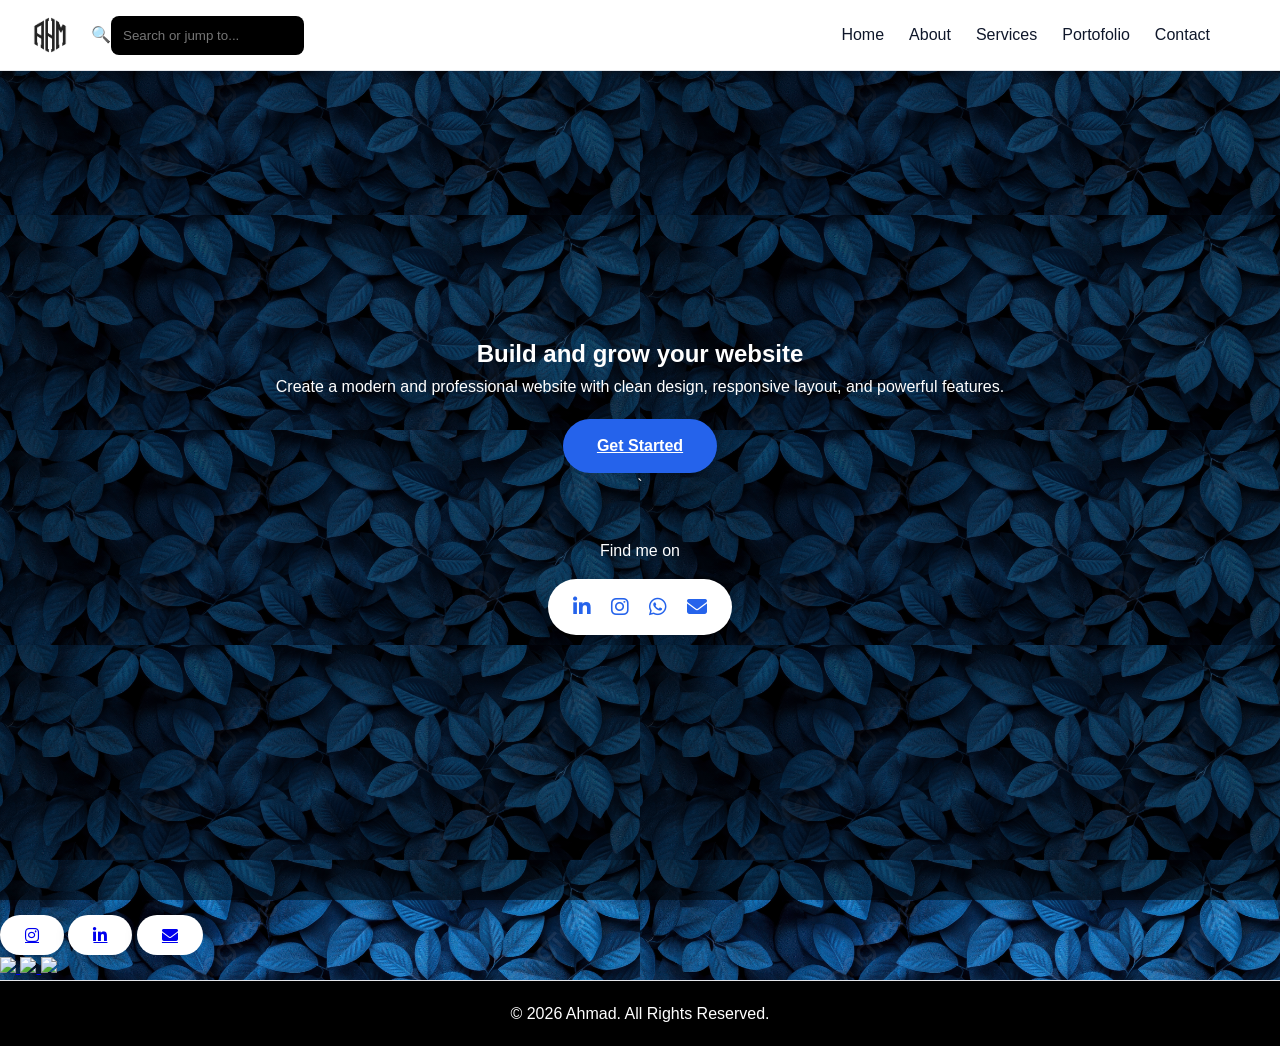
==== index.html @ b084a072 "First portfolio upload" ====
<!DOCTYPE html>
<html lang="id">
  <head>
    <meta charset="UTF-8" />
    <meta name="viewport" content="width=device-width, initial-scale=1.0" />
    <title>Portofolio Ahmad</title>
    <link rel="stylesheet" href="css/style.css" />
    <link
      rel="stylesheet"
      href="https://cdnjs.cloudflare.com/ajax/libs/font-awesome/6.5.1/css/all.min.css"
    />
  </head>
  <body>
    <header class="header">
      <nav class="navbar">
        <div style="display: flex; align-items: center">
          <div class="logo">
            
    <a href="index.html">
        <img src="image/ahmad logo.png" alt="Logo">
    </a>
</div>  
<div class="search-container">
    <span class="search-icon">🔍</span>
    <input type="text" placeholder="Search or jump to..." class="search-input" id="mainSearch">
    <div class="search-results" id="searchResults"></div>
</div>
          </div>
        </div>

        <ul class="menu">
          <li><a href="index.html">Home</a></li>
          <li><a href="about.html">About</a></li>
          <li><a href="services.html">Services</a></li>
          <li><a href="portfolio.html">Portofolio</a></li>
          <li><a href="contact.html">Contact</a></li>
        </ul>
      </nav>
    </header>

    <section class="hero">
      <h1>Build and grow your website</h1>

      <p>
        Create a modern and professional website with clean design, responsive
        layout, and powerful features.
      </p>

      <a href="portfolio.html" class="btn-primary">Get Started</a>`
      <div class="find-me">
        <p>Find me on</p>
        <div class="social-circle">
          <a href="https://linkedin.com/in/yourusername" target="_blank">
            <i class="fab fa-linkedin-in"></i>
          </a>
          <a href="https://instagram.com/yourusername" target="_blank">
            <i class="fab fa-instagram"></i>
          </a>
          <a href="https://wa.me/6282296861147" target="_blank">
    <i class="fab fa-whatsapp"></i>
</a>
          <a href="mailto:yourmail@email.com">
            <i class="fas fa-envelope"></i>
          </a>
        </div>
      </div>
    </section>
    <div class="social-circle-wrap">
      <a href="#" class="social-circle">
        <i class="fab fa-instagram"></i>
      </a>

      <a href="#" class="social-circle">
        <i class="fab fa-linkedin-in"></i>
      </a>

      <a href="mailto:your@email.com" class="social-circle">
        <i class="fas fa-envelope"></i>
      </a>
    </div>
    <div class="social-links">
      <a href="https://www.instagram.com/USERNAME" target="_blank">
        <img src="images/instagram.png" class="social-icon" />
      </a>

      <a href="https://www.linkedin.com/in/USERNAME" target="_blank">
        <img src="images/linkedin.png" class="social-icon" />
      </a>

      <a href="mailto:yourmail@gmail.com">
        <img src="images/email.png" class="social-icon" />
      </a>
    </div>

    <footer>
      <p>© 2026 Ahmad. All Rights Reserved.</p>
    </footer>

    <script src="js/script.js"></script>
  </body>
</html>
---- css/style.css ----
/* ===== 1. RESET & VARIABLE ===== */
* {
  margin: 0;
  padding: 0;
  box-sizing: border-box;
  font-family: 'Inter', 'Poppins', sans-serif;
}

body {
  line-height: 1.6;
  overflow-x: hidden;
  background: url(leaves\ picture.jpg);
  background-repeat: repeat ;
  background-size: 50%;
  
}

/* ===== 2. HEADER & NAVBAR ===== */
.header {
  width: 100%;
  background: #ffffff;
  border-bottom: 1px solid #e5e7eb;
  position: fixed;
  top: 0;
  z-index: 1000;
}

.navbar {
  max-width: 1250px;
  margin: auto;
  height: 70px;
  padding: 0 30px;
  display: flex;
  align-items: center;
  justify-content: space-between; /* Membagi ruang secara otomatis */
}
.logo img {
    height: 50px;
    display: block;
    margin-left: -20px; /* قيمة سالبة لتحريكه خارج الحدود قليلاً جهة اليسار */
}

/* ===== 3. SEARCH BAR ===== */


/* ===== 4. MENU & NAV LINKS ===== */
.menu {
  display: flex;
  list-style: none;
  gap: 25px;
  margin-left: auto; /* Mendorong menu ke kanan */
  margin-right: 25px;
}

.menu li a {
  text-decoration: none;
  color: #0f172a;
  font-weight: 500;
  transition: 0.3s;
}

.menu li a:hover {
  color: #2563eb;
}

/* ===== 5. BUTTONS ===== */
.btn-start {
  padding: 10px 22px;
  background-color: #4da3ff;
  color: #fff;
  border-radius: 25px;
  text-decoration: none;
  font-weight: 600;
  transition: 0.3s;
  white-space: nowrap;
}

.btn-start:hover {
  background-color: #2563eb;
  transform: translateY(-2px);
}

.btn-primary {
  margin-top: 20px;
  padding: 14px 34px;
  border-radius: 999px;
  border: none;
  background: #2563eb;
  color: white;
  font-size: 16px;
  font-weight: 600;
  cursor: pointer;
  transition: 0.3s;
}

/* ===== 6. HERO SECTION ===== */
.hero {
  min-height: 100vh;
  padding-top: 70px; /* Sesuai tinggi header */
  display: flex;
  flex-direction: column;
  align-items: center;
  justify-content: center;
  text-align: center;
  
              url("../image/leaves-picture.jpg"); 
  background-size: cover;
  background-position: center;
  color: #ffffff;
  background-repeat: no-repeat;
}

.hero-content {
  max-width: 700px;
  padding: 20px;
}

.gradient-text {
  font-size: 56px;
  font-weight: 700;
  background: linear-gradient(90deg, #9b5cff, #4cc9f0);
  background-size: 200% 200%;
  -webkit-background-clip: text;
  -webkit-text-fill-color: transparent;
  animation: gradientMove 4s ease infinite;
}

@keyframes gradientMove {
  0% { background-position: 0% 50%; }
  50% { background-position: 100% 50%; }
  100% { background-position: 0% 50%; }
}

/* ===== 7. SOCIAL SECTION ===== */
.find-me {
  margin-top: 40px;
}

.social-circle {
  margin-top: 15px;
  display: inline-flex;
  gap: 20px;
  background: white;
  padding: 12px 25px;
  border-radius: 50px;
  box-shadow: 0 4px 15px rgba(0,0,0,0.1);
}

.social-circle a {
  color: #2563eb;
  font-size: 20px;
  transition: transform 0.2s ease;
}

.social-circle a:hover {
  transform: scale(1.2);
  color: #000;
}

/* ===== 8. FOOTER ===== */
footer {
  padding: 30px;
  text-align: center;
  background: #f9fafb;
  border-top: 1px solid #e5e7eb;
}

.search-container{
  display: flex;
  align-items: center;
}

/* ===== 9. RESPONSIVE ===== */
@media (max-width: 992px) {
  .menu {
    display: none; /* Sebaiknya gunakan hamburger menu nantinya */
  }
  .search-container {
    width: 150px;
    size: 50px;
  }
}
.about-text {
  font-size: 30px;
  color: white;
  text-shadow: ;
}
/* 1. تعديل الخلفية عشان ما تتكرر وتغطي الشاشة كلها */
.hero {
  height: 100vh;
  background: linear-gradient(rgba(0,0,0,0.5), rgba(0,0,0,0.5)), url('../image/background.jpg'); /* تأكد من اسم صورتك */
  background-size: cover;
  background-position: center;
  display: flex;
  justify-content: center;
  align-items: center;
}

/* 2. تصميم الصندوق الشفاف (Glassmorphism) */
.contact-box {
  background: rgba(255, 255, 255, 0.1); /* شفافية */
  backdrop-filter: blur(10px); /* تغبيش للخلفية */
  padding: 40px;
  border-radius: 20px;
  border: 1px solid rgba(169, 46, 46, 0.2);
  width: 500px;
  color: white;
  text-align: center;
}

/* 3. ترتيب الحقول داخل الصندوق */
.row {
  display: flex;
  gap: 10px; /* مسافة بين الاسم والايميل */
  margin-bottom: 15px;
}

input, textarea {
  width: 100%;
  padding: 12px;
  background: rgba(255, 255, 255, 0.089);
  border: none;
  border-radius: 8px;
  color: white;
}

ul.menu{
  float: right;
  margin-left: auto;
}

.search-container input{
  background-color: #000;
  color: white;
}

/* 4. تجميل الزر */
.hero-btn {
  width: 100%;
  padding: 12px;
  background: white;
  color: black;
  border: none;
  border-radius: 8px;
  font-weight: bold;
  cursor: pointer;
}
/* تنسيق شبكة المشاريع */
.portfolio-grid {
    display: grid;
    grid-template-columns: repeat(auto-fit, minmax(300px, 1fr));
    gap: 25px;
    margin-top: 40px;
    padding: 20px;
}

/* تصميم الكرت الفخم */
.portfolio-card {
    background: rgba(255, 255, 255, 0.05);
    border-radius: 15px;
    overflow: hidden;
    border: 1px solid rgba(255, 255, 255, 0.1);
    backdrop-filter: blur(10px);
    transition: 0.4s;
}

.portfolio-card:hover {
    transform: translateY(-10px);
    border-color: rgba(255, 255, 255, 0.4);
    box-shadow: 0 10px 30px rgba(0,0,0,0.5);
}

.card-image img {
    width: 100%;
    height: 200px;
    object-fit: cover; /* لضمان عدم تمدد الصورة */
}

.card-info {
    padding: 20px;
    text-align: center;
    color: white;
}

.card-info h3 {
    margin-bottom: 10px;
    font-size: 1.4rem;
}

.card-info p {
    font-size: 0.9rem;
    opacity: 0.7;
}
/* --- تنسيق صفحة البورتفوليو الجديد --- */

.portfolio-section {
    min-height: 100vh;
    width: 100%;
    /* هنا نضع الخلفية ونمنع تكرارها */
    background: linear-gradient(rgba(0, 0, 0, 0.8), rgba(0, 0, 0, 0.8)), 
                url('../image/leaves picture.jpg') no-repeat center center fixed;
    background-size: cover; 
    padding: 100px 20px;
    display: flex;
    flex-direction: column;
    align-items: center;
}

.section-content {
    width: 100%;
    max-width: 1200px;
    text-align: center;
}

.section-content h2 {
    color: white;
    font-size: 3rem;
    margin-bottom: 40px;
    text-transform: uppercase;
}

/* تنسيق الشبكة والكروت */
.portfolio-grid {
    display: grid;
    grid-template-columns: repeat(auto-fit, minmax(300px, 1fr));
    gap: 30px;
}

.portfolio-card {
    background: rgba(255, 255, 255, 0.05);
    backdrop-filter: blur(15px);
    border-radius: 20px;
    border: 1px solid rgba(255, 255, 255, 0.1);
    overflow: hidden;
    transition: 0.4s;
}

.portfolio-card:hover {
    transform: translateY(-10px);
    border-color: rgba(255, 255, 255, 0.3);
}

.card-image img {
    width: 100%;
    height: 220px;
    object-fit: cover; /* يمنع تشوه الصورة */
}

.card-info {
    padding: 20px;
    color: white;
}

.card-info h3 {
    margin-bottom: 10px;
    font-size: 1.4rem;
}

.card-info p {
    font-size: 0.9rem;
    opacity: 0.7;
}

/* تصفير هوامش الفوتر لمنع ظهور الفراغ الأبيض */
footer {
    background: #000;
    color: white;
    padding: 20px;
    margin-top: -1px; /* لضمان عدم وجود فراغ بين القسم والفوتر */
}
.service-grid {
    display: grid;
    grid-template-columns: repeat(auto-fit, minmax(300px, 1fr));
    gap: 30px;
    width: 100%;
    max-width: 1200px;
}

.service-card {
    background: rgba(255, 255, 255, 0.05); /* تأثير زجاجي */
    backdrop-filter: blur(15px);
    padding: 40px;
    border-radius: 20px;
    border: 1px solid rgba(255, 255, 255, 0.1);
    color: white;
    text-align: center;
    transition: 0.3s;
}

.service-card:hover {
    transform: translateY(-10px);
    background: rgba(255, 255, 255, 0.1);
}

.service-card h3 {
    font-size: 1.5rem;
    margin-bottom: 15px;
    color: #fff;
}

.service-card p {
    font-size: 1rem;
    opacity: 0.8;
    line-height: 1.6;
}
/* --- تنسيق صفحة About Me --- */

.about-section {
    min-height: 100vh;
    width: 100%;
    /* منع تكرار الخلفية وجعلها تغطي الشاشة بالكامل */
    background: linear-gradient(rgba(0, 0, 0, 0.8), rgba(0, 0, 0, 0.8)), 
                url('../image/leaves picture.jpg') no-repeat center center fixed;
    background-size: cover;
    display: flex;
    justify-content: center;
    align-items: center;
    padding: 80px 20px;
}

.about-card {
    background: rgba(255, 255, 255, 0.05); /* تأثير الزجاج */
    backdrop-filter: blur(15px);
    padding: 50px;
    border-radius: 25px;
    border: 1px solid rgba(255, 255, 255, 0.1);
    max-width: 800px;
    text-align: center;
    color: white;
    box-shadow: 0 20px 40px rgba(0,0,0,0.5);
}

.about-card h2 {
    font-size: 2.5rem;
    margin-bottom: 25px;
    text-transform: uppercase;
    letter-spacing: 3px;
}

.about-text p {
    font-size: 1.1rem;
    line-height: 1.8;
    opacity: 0.9;
    margin-bottom: 30px;
}

.btn-cv {
    display: inline-block;
    padding: 10px 25px;
    background: #fff;
    color: #000;
    text-decoration: none;
    border-radius: 8px;
    font-weight: bold;
    transition: 0.3s;
}

.btn-cv:hover {
    background: #ccc;
    transform: scale(1.05);
}
/* تنسيق الحاوية */
.search-container {
    position: relative;
    background: rgba(255, 255, 255, 0.07); /* شفافية خفيفة */
    backdrop-filter: blur(10px); /* تغبيش الخلفية خلف البحث */
    border: 1px solid rgba(255, 255, 255, 0.1);
    border-radius: 20px;
    padding: 5px 15px;
    display: flex;
    align-items: center;
    transition: 0.3s;
}

/* عند الضغط على البحث */
.search-container:focus-within {
    width: 300px; /* يتوسع قليلاً عند الكتابة */
    background: rgba(255, 255, 255, 0.15);
    border-color: #4f46e5; /* لون أزرق براند */
}

/* قائمة النتائج المنسدلة */
.search-results {
    position: absolute;
    top: 110%;
    right: 0;
    width: 100%;
    background: #1a1a1a;
    border-radius: 12px;
    overflow: hidden;
    display: none; /* مخفية افتراضياً */
    box-shadow: 0 10px 30px rgba(0,0,0,0.5);
    z-index: 1000;
}

.result-item {
    padding: 12px 15px;
    color: white;
    border-bottom: 1px solid #333;
    cursor: pointer;
    text-align: right;
}

.result-item:hover {
    background: #4f46e5;
}
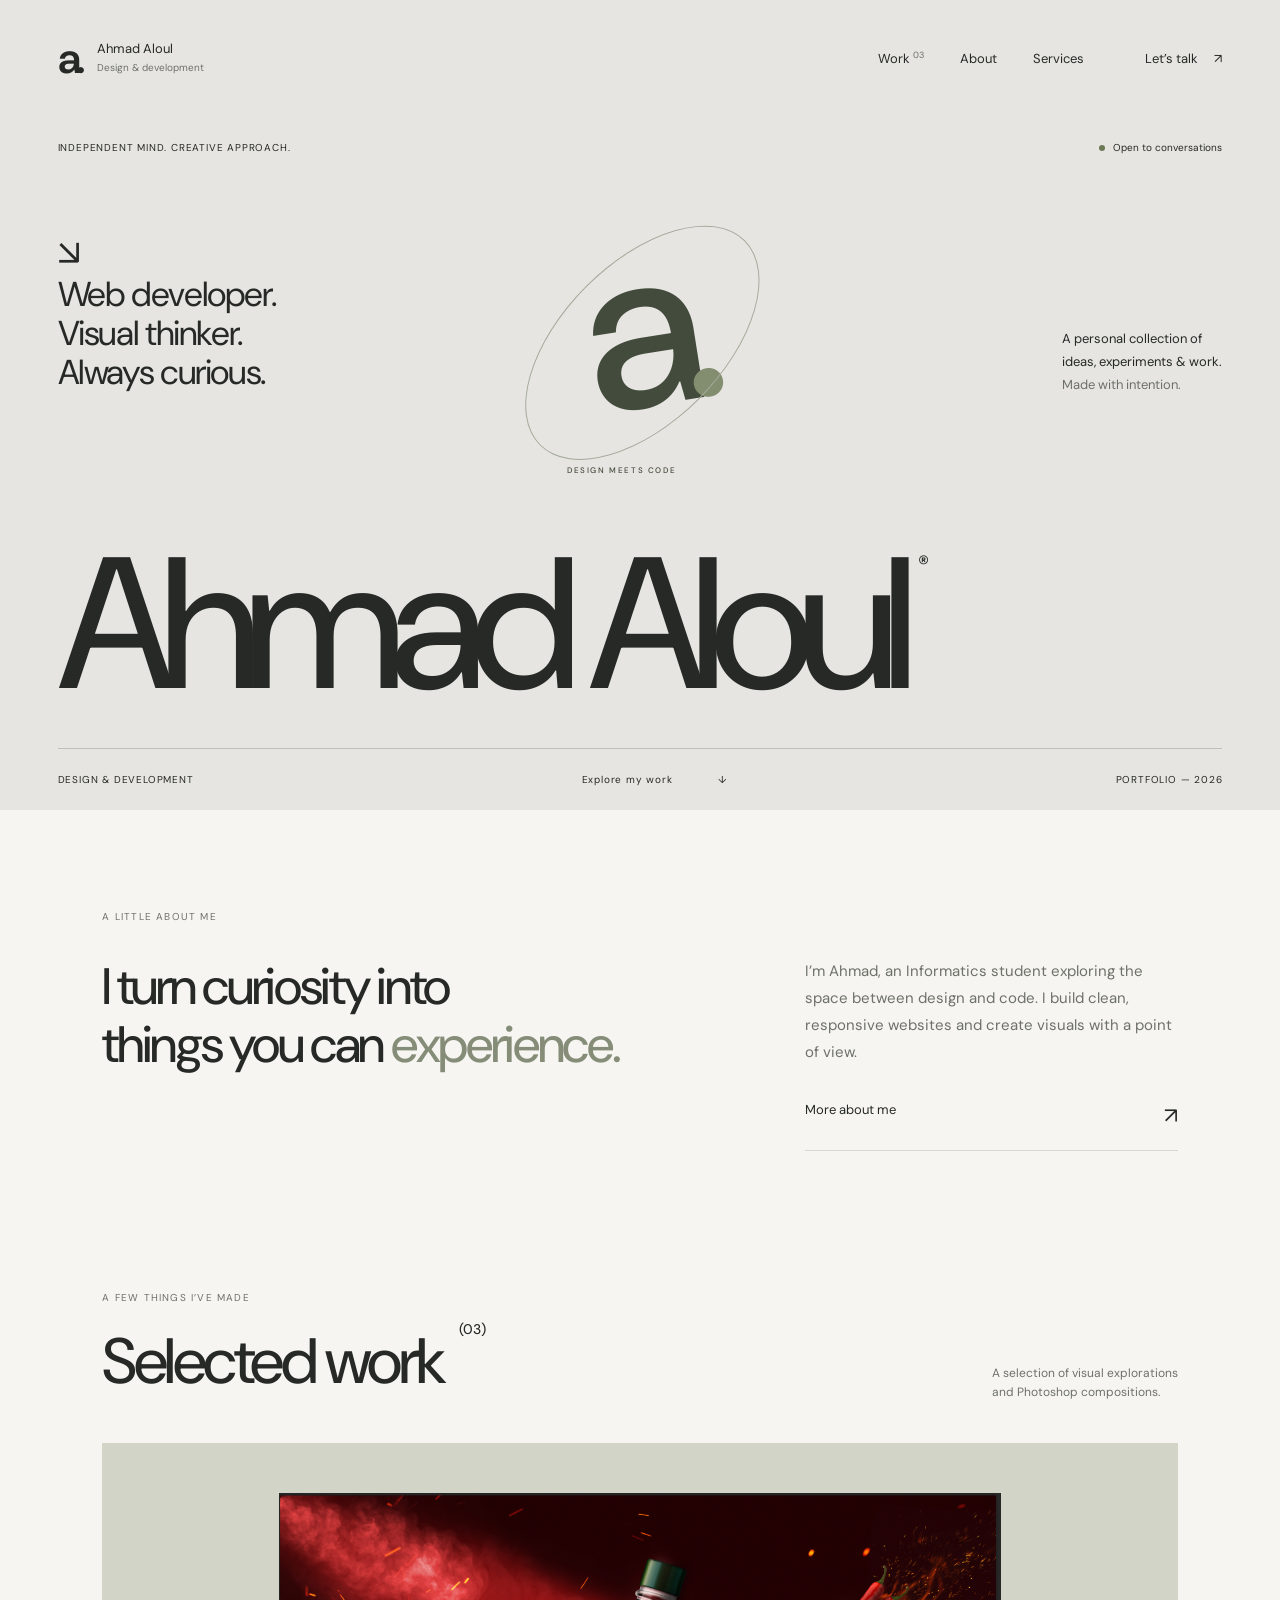
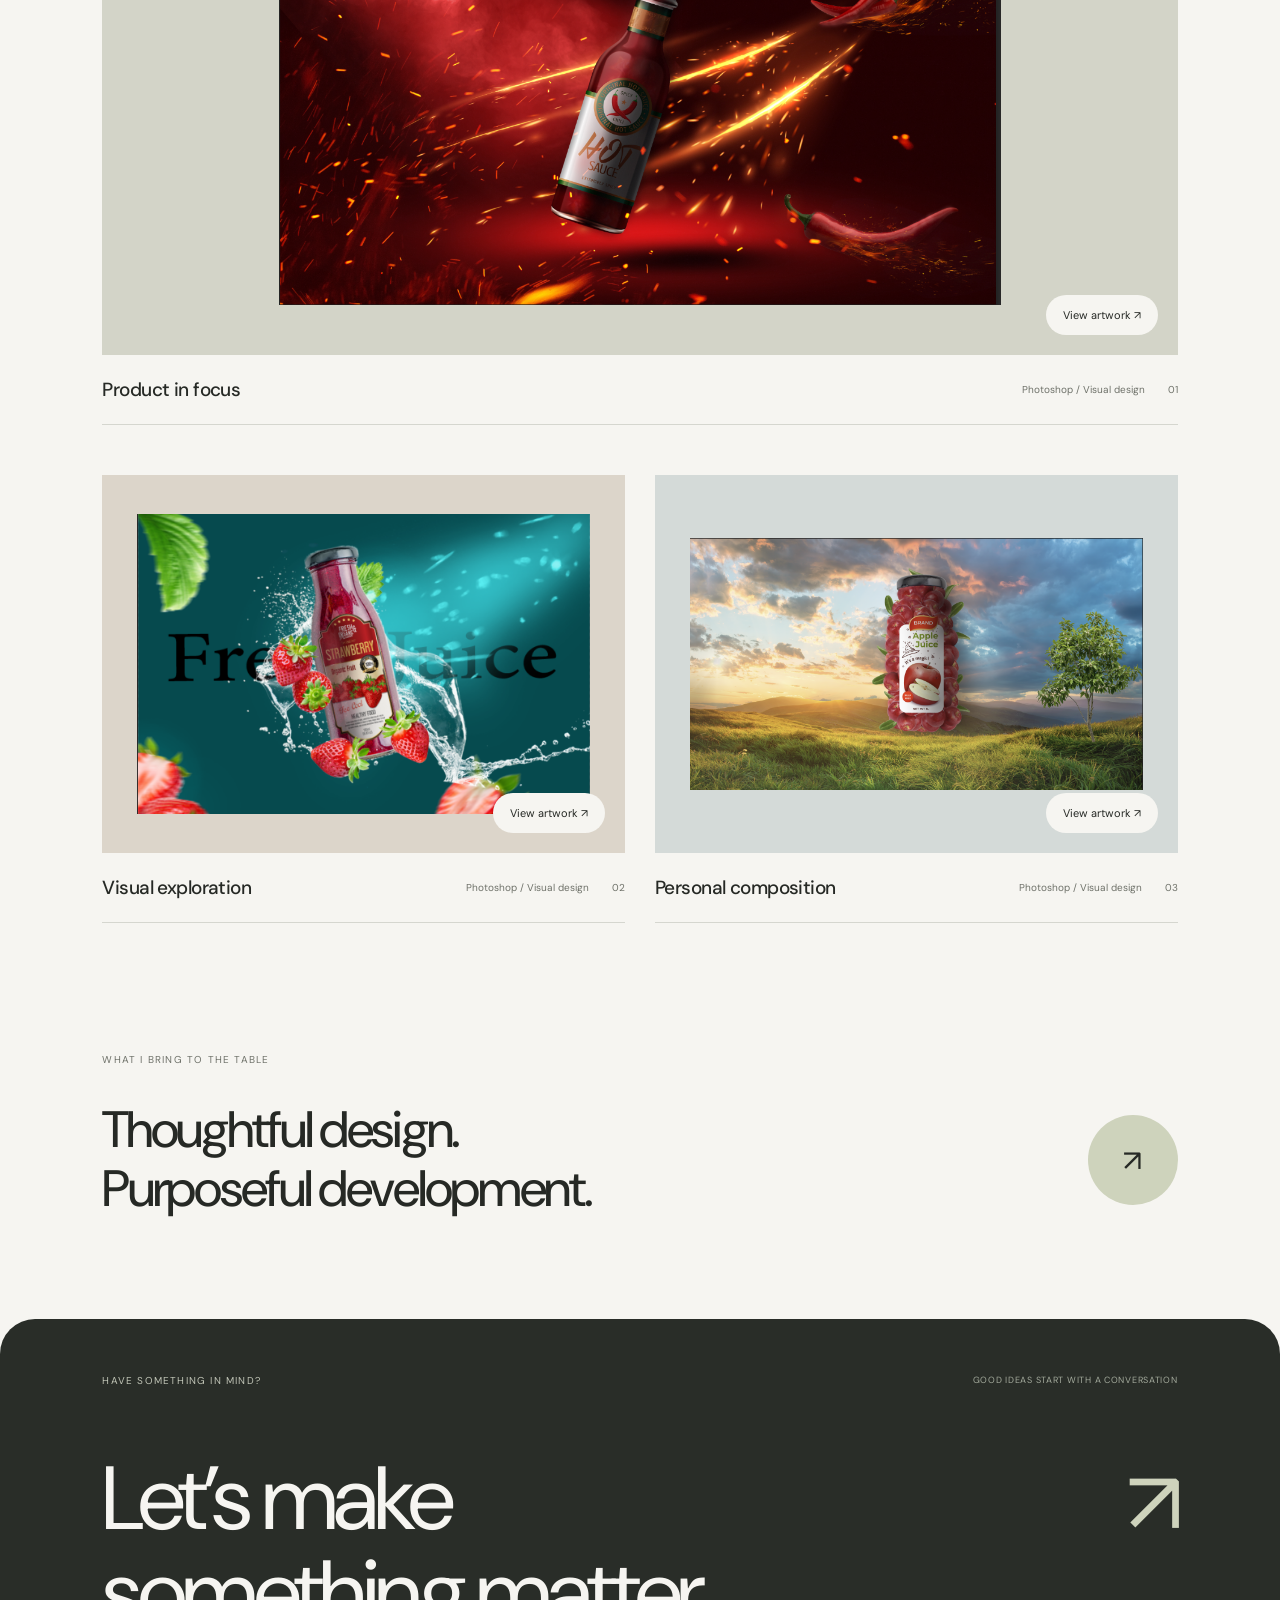
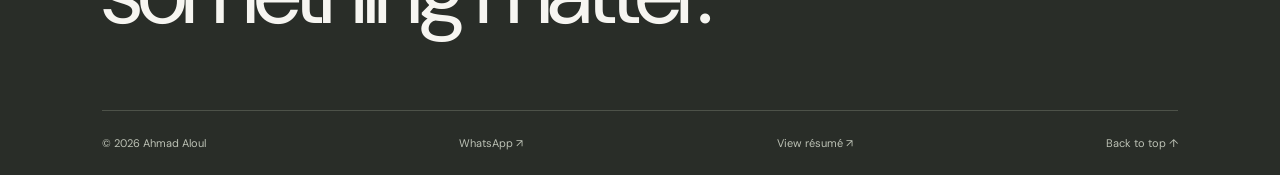
==== commit 92cde902: "Add files via upload" ====
--- a/index.html
+++ b/index.html
@@ -1,102 +1 @@
-<!DOCTYPE html>
-<html lang="id">
-  <head>
-    <meta charset="UTF-8" />
-    <meta name="viewport" content="width=device-width, initial-scale=1.0" />
-    <title>Portofolio Ahmad</title>
-    <link rel="stylesheet" href="css/style.css" />
-    <link
-      rel="stylesheet"
-      href="https://cdnjs.cloudflare.com/ajax/libs/font-awesome/6.5.1/css/all.min.css"
-    />
-  </head>
-  <body>
-    <header class="header">
-      <nav class="navbar">
-        <div style="display: flex; align-items: center">
-          <div class="logo">
-            
-    <a href="index.html">
-        <img src="image/ahmad logo.png" alt="Logo">
-    </a>
-</div>  
-<div class="search-container">
-    <span class="search-icon">🔍</span>
-    <input type="text" placeholder="Search or jump to..." class="search-input" id="mainSearch">
-    <div class="search-results" id="searchResults"></div>
-</div>
-          </div>
-        </div>
-
-        <ul class="menu">
-          <li><a href="index.html">Home</a></li>
-          <li><a href="about.html">About</a></li>
-          <li><a href="services.html">Services</a></li>
-          <li><a href="portfolio.html">Portofolio</a></li>
-          <li><a href="contact.html">Contact</a></li>
-        </ul>
-      </nav>
-    </header>
-
-    <section class="hero">
-      <h1>Build and grow your website</h1>
-
-      <p>
-        Create a modern and professional website with clean design, responsive
-        layout, and powerful features.
-      </p>
-
-      <a href="portfolio.html" class="btn-primary">Get Started</a>`
-      <div class="find-me">
-        <p>Find me on</p>
-        <div class="social-circle">
-          <a href="https://linkedin.com/in/yourusername" target="_blank">
-            <i class="fab fa-linkedin-in"></i>
-          </a>
-          <a href="https://instagram.com/yourusername" target="_blank">
-            <i class="fab fa-instagram"></i>
-          </a>
-          <a href="https://wa.me/6282296861147" target="_blank">
-    <i class="fab fa-whatsapp"></i>
-</a>
-          <a href="mailto:yourmail@email.com">
-            <i class="fas fa-envelope"></i>
-          </a>
-        </div>
-      </div>
-    </section>
-    <div class="social-circle-wrap">
-      <a href="#" class="social-circle">
-        <i class="fab fa-instagram"></i>
-      </a>
-
-      <a href="#" class="social-circle">
-        <i class="fab fa-linkedin-in"></i>
-      </a>
-
-      <a href="mailto:your@email.com" class="social-circle">
-        <i class="fas fa-envelope"></i>
-      </a>
-    </div>
-    <div class="social-links">
-      <a href="https://www.instagram.com/USERNAME" target="_blank">
-        <img src="images/instagram.png" class="social-icon" />
-      </a>
-
-      <a href="https://www.linkedin.com/in/USERNAME" target="_blank">
-        <img src="images/linkedin.png" class="social-icon" />
-      </a>
-
-      <a href="mailto:yourmail@gmail.com">
-        <img src="images/email.png" class="social-icon" />
-      </a>
-    </div>
-
-    <footer>
-      <p>© 2026 Ahmad. All Rights Reserved.</p>
-    </footer>
-
-    <script src="js/script.js"></script>
-  </body>
-</html>
-
+<!DOCTYPE html><html lang="en"><head><meta charset="UTF-8"><meta name="viewport" content="width=device-width, initial-scale=1"><meta name="description" content="Ahmad Aloul — Informatics student, web developer and visual thinker. Explore selected work in web and visual design."><meta name="theme-color" content="#e6e5e1"><title>Ahmad Aloul — Creative Developer & Visual Designer</title><link rel="icon" href="image/ahmad logo.png"><link rel="stylesheet" href="css/style.css"><script src="js/script.js" defer></script></head><body id="top"><a class="skip-link" href="#main">Skip to content</a><header class="header"><a class="brand" href="index.html" aria-label="Ahmad Aloul home"><span class="brand-mark">a.</span><span>Ahmad Aloul<br><small>Design & development</small></span></a><button class="menu-toggle" aria-expanded="false" aria-controls="navigation">Menu <span>+</span></button><nav id="navigation" aria-label="Main navigation"><a href="portfolio.html">Work <sup>03</sup></a><a href="about.html">About</a><a href="services.html">Services</a><a href="contact.html">Let’s talk <span>↗</span></a></nav></header><main id="main"><section class="hero"><div class="hero-topline"><span>INDEPENDENT MIND. CREATIVE APPROACH.</span><span class="availability"><i></i> Open to conversations</span></div><div class="hero-main"><div class="hero-intro"><span class="small-arrow">↘</span><p>Web developer.<br>Visual thinker.<br>Always curious.</p></div><div class="hero-monogram" aria-hidden="true">a<span>.</span><div class="orbit"></div><span class="orbit-label">DESIGN MEETS CODE</span></div><p class="hero-side">A personal collection of<br>ideas, experiments & work.<br><span>Made with intention.</span></p></div><div class="name-wrap"><h1>Ahmad Aloul<span>®</span></h1></div><div class="hero-bottom"><span>DESIGN & DEVELOPMENT</span><a href="#work">Explore my work <span>↓</span></a><span>PORTFOLIO — 2026</span></div></section><section class="intro section-pad" id="about"><p class="eyebrow">A LITTLE ABOUT ME</p><div class="intro-grid"><h2>I turn curiosity into<br>things you can <em>experience.</em></h2><div><p>I’m Ahmad, an Informatics student exploring the space between design and code. I build clean, responsive websites and create visuals with a point of view.</p><a class="round-link" href="about.html">More about me <span>↗</span></a></div></div></section><section class="work section-pad" id="work"><div class="section-heading"><div><p class="eyebrow">A FEW THINGS I’VE MADE</p><h2>Selected work<span class="count">(03)</span></h2></div><span class="section-note">A selection of visual explorations<br>and Photoshop compositions.</span></div><div class="project-grid"><a class="project project-1" href="image/desgin photshop 1.png" target="_blank" rel="noopener" aria-label="Open Product in focus artwork"><div class="project-image"><img src="image/desgin photshop 1.png" alt="Product in focus — original Photoshop artwork by Ahmad" loading="lazy"><span class="project-view">View artwork ↗</span></div><div class="project-caption"><h3>Product in focus</h3><span>Photoshop / Visual design <span>01</span></span></div></a><a class="project project-2" href="image/desgin photshop 2.png" target="_blank" rel="noopener" aria-label="Open Visual exploration artwork"><div class="project-image"><img src="image/desgin photshop 2.png" alt="Visual exploration — original Photoshop artwork by Ahmad" loading="lazy"><span class="project-view">View artwork ↗</span></div><div class="project-caption"><h3>Visual exploration</h3><span>Photoshop / Visual design <span>02</span></span></div></a><a class="project project-3" href="image/desgin photshop 3.png" target="_blank" rel="noopener" aria-label="Open Personal composition artwork"><div class="project-image"><img src="image/desgin photshop 3.png" alt="Personal composition — original Photoshop artwork by Ahmad" loading="lazy"><span class="project-view">View artwork ↗</span></div><div class="project-caption"><h3>Personal composition</h3><span>Photoshop / Visual design <span>03</span></span></div></a></div></section><section class="services-strip section-pad"><p class="eyebrow">WHAT I BRING TO THE TABLE</p><a href="services.html"><h2>Thoughtful design.<br>Purposeful development.</h2><span class="circle-arrow">↗</span></a></section></main><footer id="contact"><div class="footer-top"><p class="eyebrow">HAVE SOMETHING IN MIND?</p><span>GOOD IDEAS START WITH A CONVERSATION</span></div><a class="contact-title" href="contact.html">Let’s make<br>something matter.<span>↗</span></a><div class="footer-bottom"><span>© <span data-year>2026</span> Ahmad Aloul</span><a href="https://wa.me/6282296861147" target="_blank" rel="noopener noreferrer">WhatsApp ↗</a><a href="files/CV_AHMAD-ALALOUL-2026.pdf" target="_blank" rel="noopener">View résumé ↗</a><a href="#top">Back to top ↑</a></div></footer></body></html>
--- a/css/style.css
+++ b/css/style.css
@@ -1,506 +1,2 @@
-/* ===== 1. RESET & VARIABLE ===== */
-* {
-  margin: 0;
-  padding: 0;
-  box-sizing: border-box;
-  font-family: 'Inter', 'Poppins', sans-serif;
-}
-
-body {
-  line-height: 1.6;
-  overflow-x: hidden;
-  background: url(leaves\ picture.jpg);
-  background-repeat: repeat ;
-  background-size: 50%;
-  
-}
-
-/* ===== 2. HEADER & NAVBAR ===== */
-.header {
-  width: 100%;
-  background: #ffffff;
-  border-bottom: 1px solid #e5e7eb;
-  position: fixed;
-  top: 0;
-  z-index: 1000;
-}
-
-.navbar {
-  max-width: 1250px;
-  margin: auto;
-  height: 70px;
-  padding: 0 30px;
-  display: flex;
-  align-items: center;
-  justify-content: space-between; /* Membagi ruang secara otomatis */
-}
-.logo img {
-    height: 50px;
-    display: block;
-    margin-left: -20px; /* قيمة سالبة لتحريكه خارج الحدود قليلاً جهة اليسار */
-}
-
-/* ===== 3. SEARCH BAR ===== */
-
-
-/* ===== 4. MENU & NAV LINKS ===== */
-.menu {
-  display: flex;
-  list-style: none;
-  gap: 25px;
-  margin-left: auto; /* Mendorong menu ke kanan */
-  margin-right: 25px;
-}
-
-.menu li a {
-  text-decoration: none;
-  color: #0f172a;
-  font-weight: 500;
-  transition: 0.3s;
-}
-
-.menu li a:hover {
-  color: #2563eb;
-}
-
-/* ===== 5. BUTTONS ===== */
-.btn-start {
-  padding: 10px 22px;
-  background-color: #4da3ff;
-  color: #fff;
-  border-radius: 25px;
-  text-decoration: none;
-  font-weight: 600;
-  transition: 0.3s;
-  white-space: nowrap;
-}
-
-.btn-start:hover {
-  background-color: #2563eb;
-  transform: translateY(-2px);
-}
-
-.btn-primary {
-  margin-top: 20px;
-  padding: 14px 34px;
-  border-radius: 999px;
-  border: none;
-  background: #2563eb;
-  color: white;
-  font-size: 16px;
-  font-weight: 600;
-  cursor: pointer;
-  transition: 0.3s;
-}
-
-/* ===== 6. HERO SECTION ===== */
-.hero {
-  min-height: 100vh;
-  padding-top: 70px; /* Sesuai tinggi header */
-  display: flex;
-  flex-direction: column;
-  align-items: center;
-  justify-content: center;
-  text-align: center;
-  
-              url("../image/leaves-picture.jpg"); 
-  background-size: cover;
-  background-position: center;
-  color: #ffffff;
-  background-repeat: no-repeat;
-}
-
-.hero-content {
-  max-width: 700px;
-  padding: 20px;
-}
-
-.gradient-text {
-  font-size: 56px;
-  font-weight: 700;
-  background: linear-gradient(90deg, #9b5cff, #4cc9f0);
-  background-size: 200% 200%;
-  -webkit-background-clip: text;
-  -webkit-text-fill-color: transparent;
-  animation: gradientMove 4s ease infinite;
-}
-
-@keyframes gradientMove {
-  0% { background-position: 0% 50%; }
-  50% { background-position: 100% 50%; }
-  100% { background-position: 0% 50%; }
-}
-
-/* ===== 7. SOCIAL SECTION ===== */
-.find-me {
-  margin-top: 40px;
-}
-
-.social-circle {
-  margin-top: 15px;
-  display: inline-flex;
-  gap: 20px;
-  background: white;
-  padding: 12px 25px;
-  border-radius: 50px;
-  box-shadow: 0 4px 15px rgba(0,0,0,0.1);
-}
-
-.social-circle a {
-  color: #2563eb;
-  font-size: 20px;
-  transition: transform 0.2s ease;
-}
-
-.social-circle a:hover {
-  transform: scale(1.2);
-  color: #000;
-}
-
-/* ===== 8. FOOTER ===== */
-footer {
-  padding: 30px;
-  text-align: center;
-  background: #f9fafb;
-  border-top: 1px solid #e5e7eb;
-}
-
-.search-container{
-  display: flex;
-  align-items: center;
-}
-
-/* ===== 9. RESPONSIVE ===== */
-@media (max-width: 992px) {
-  .menu {
-    display: none; /* Sebaiknya gunakan hamburger menu nantinya */
-  }
-  .search-container {
-    width: 150px;
-    size: 50px;
-  }
-}
-.about-text {
-  font-size: 30px;
-  color: white;
-  text-shadow: ;
-}
-/* 1. تعديل الخلفية عشان ما تتكرر وتغطي الشاشة كلها */
-.hero {
-  height: 100vh;
-  background: linear-gradient(rgba(0,0,0,0.5), rgba(0,0,0,0.5)), url('../image/background.jpg'); /* تأكد من اسم صورتك */
-  background-size: cover;
-  background-position: center;
-  display: flex;
-  justify-content: center;
-  align-items: center;
-}
-
-/* 2. تصميم الصندوق الشفاف (Glassmorphism) */
-.contact-box {
-  background: rgba(255, 255, 255, 0.1); /* شفافية */
-  backdrop-filter: blur(10px); /* تغبيش للخلفية */
-  padding: 40px;
-  border-radius: 20px;
-  border: 1px solid rgba(169, 46, 46, 0.2);
-  width: 500px;
-  color: white;
-  text-align: center;
-}
-
-/* 3. ترتيب الحقول داخل الصندوق */
-.row {
-  display: flex;
-  gap: 10px; /* مسافة بين الاسم والايميل */
-  margin-bottom: 15px;
-}
-
-input, textarea {
-  width: 100%;
-  padding: 12px;
-  background: rgba(255, 255, 255, 0.089);
-  border: none;
-  border-radius: 8px;
-  color: white;
-}
-
-ul.menu{
-  float: right;
-  margin-left: auto;
-}
-
-.search-container input{
-  background-color: #000;
-  color: white;
-}
-
-/* 4. تجميل الزر */
-.hero-btn {
-  width: 100%;
-  padding: 12px;
-  background: white;
-  color: black;
-  border: none;
-  border-radius: 8px;
-  font-weight: bold;
-  cursor: pointer;
-}
-/* تنسيق شبكة المشاريع */
-.portfolio-grid {
-    display: grid;
-    grid-template-columns: repeat(auto-fit, minmax(300px, 1fr));
-    gap: 25px;
-    margin-top: 40px;
-    padding: 20px;
-}
-
-/* تصميم الكرت الفخم */
-.portfolio-card {
-    background: rgba(255, 255, 255, 0.05);
-    border-radius: 15px;
-    overflow: hidden;
-    border: 1px solid rgba(255, 255, 255, 0.1);
-    backdrop-filter: blur(10px);
-    transition: 0.4s;
-}
-
-.portfolio-card:hover {
-    transform: translateY(-10px);
-    border-color: rgba(255, 255, 255, 0.4);
-    box-shadow: 0 10px 30px rgba(0,0,0,0.5);
-}
-
-.card-image img {
-    width: 100%;
-    height: 200px;
-    object-fit: cover; /* لضمان عدم تمدد الصورة */
-}
-
-.card-info {
-    padding: 20px;
-    text-align: center;
-    color: white;
-}
-
-.card-info h3 {
-    margin-bottom: 10px;
-    font-size: 1.4rem;
-}
-
-.card-info p {
-    font-size: 0.9rem;
-    opacity: 0.7;
-}
-/* --- تنسيق صفحة البورتفوليو الجديد --- */
-
-.portfolio-section {
-    min-height: 100vh;
-    width: 100%;
-    /* هنا نضع الخلفية ونمنع تكرارها */
-    background: linear-gradient(rgba(0, 0, 0, 0.8), rgba(0, 0, 0, 0.8)), 
-                url('../image/leaves picture.jpg') no-repeat center center fixed;
-    background-size: cover; 
-    padding: 100px 20px;
-    display: flex;
-    flex-direction: column;
-    align-items: center;
-}
-
-.section-content {
-    width: 100%;
-    max-width: 1200px;
-    text-align: center;
-}
-
-.section-content h2 {
-    color: white;
-    font-size: 3rem;
-    margin-bottom: 40px;
-    text-transform: uppercase;
-}
-
-/* تنسيق الشبكة والكروت */
-.portfolio-grid {
-    display: grid;
-    grid-template-columns: repeat(auto-fit, minmax(300px, 1fr));
-    gap: 30px;
-}
-
-.portfolio-card {
-    background: rgba(255, 255, 255, 0.05);
-    backdrop-filter: blur(15px);
-    border-radius: 20px;
-    border: 1px solid rgba(255, 255, 255, 0.1);
-    overflow: hidden;
-    transition: 0.4s;
-}
-
-.portfolio-card:hover {
-    transform: translateY(-10px);
-    border-color: rgba(255, 255, 255, 0.3);
-}
-
-.card-image img {
-    width: 100%;
-    height: 220px;
-    object-fit: cover; /* يمنع تشوه الصورة */
-}
-
-.card-info {
-    padding: 20px;
-    color: white;
-}
-
-.card-info h3 {
-    margin-bottom: 10px;
-    font-size: 1.4rem;
-}
-
-.card-info p {
-    font-size: 0.9rem;
-    opacity: 0.7;
-}
-
-/* تصفير هوامش الفوتر لمنع ظهور الفراغ الأبيض */
-footer {
-    background: #000;
-    color: white;
-    padding: 20px;
-    margin-top: -1px; /* لضمان عدم وجود فراغ بين القسم والفوتر */
-}
-.service-grid {
-    display: grid;
-    grid-template-columns: repeat(auto-fit, minmax(300px, 1fr));
-    gap: 30px;
-    width: 100%;
-    max-width: 1200px;
-}
-
-.service-card {
-    background: rgba(255, 255, 255, 0.05); /* تأثير زجاجي */
-    backdrop-filter: blur(15px);
-    padding: 40px;
-    border-radius: 20px;
-    border: 1px solid rgba(255, 255, 255, 0.1);
-    color: white;
-    text-align: center;
-    transition: 0.3s;
-}
-
-.service-card:hover {
-    transform: translateY(-10px);
-    background: rgba(255, 255, 255, 0.1);
-}
-
-.service-card h3 {
-    font-size: 1.5rem;
-    margin-bottom: 15px;
-    color: #fff;
-}
-
-.service-card p {
-    font-size: 1rem;
-    opacity: 0.8;
-    line-height: 1.6;
-}
-/* --- تنسيق صفحة About Me --- */
-
-.about-section {
-    min-height: 100vh;
-    width: 100%;
-    /* منع تكرار الخلفية وجعلها تغطي الشاشة بالكامل */
-    background: linear-gradient(rgba(0, 0, 0, 0.8), rgba(0, 0, 0, 0.8)), 
-                url('../image/leaves picture.jpg') no-repeat center center fixed;
-    background-size: cover;
-    display: flex;
-    justify-content: center;
-    align-items: center;
-    padding: 80px 20px;
-}
-
-.about-card {
-    background: rgba(255, 255, 255, 0.05); /* تأثير الزجاج */
-    backdrop-filter: blur(15px);
-    padding: 50px;
-    border-radius: 25px;
-    border: 1px solid rgba(255, 255, 255, 0.1);
-    max-width: 800px;
-    text-align: center;
-    color: white;
-    box-shadow: 0 20px 40px rgba(0,0,0,0.5);
-}
-
-.about-card h2 {
-    font-size: 2.5rem;
-    margin-bottom: 25px;
-    text-transform: uppercase;
-    letter-spacing: 3px;
-}
-
-.about-text p {
-    font-size: 1.1rem;
-    line-height: 1.8;
-    opacity: 0.9;
-    margin-bottom: 30px;
-}
-
-.btn-cv {
-    display: inline-block;
-    padding: 10px 25px;
-    background: #fff;
-    color: #000;
-    text-decoration: none;
-    border-radius: 8px;
-    font-weight: bold;
-    transition: 0.3s;
-}
-
-.btn-cv:hover {
-    background: #ccc;
-    transform: scale(1.05);
-}
-/* تنسيق الحاوية */
-.search-container {
-    position: relative;
-    background: rgba(255, 255, 255, 0.07); /* شفافية خفيفة */
-    backdrop-filter: blur(10px); /* تغبيش الخلفية خلف البحث */
-    border: 1px solid rgba(255, 255, 255, 0.1);
-    border-radius: 20px;
-    padding: 5px 15px;
-    display: flex;
-    align-items: center;
-    transition: 0.3s;
-}
-
-/* عند الضغط على البحث */
-.search-container:focus-within {
-    width: 300px; /* يتوسع قليلاً عند الكتابة */
-    background: rgba(255, 255, 255, 0.15);
-    border-color: #4f46e5; /* لون أزرق براند */
-}
-
-/* قائمة النتائج المنسدلة */
-.search-results {
-    position: absolute;
-    top: 110%;
-    right: 0;
-    width: 100%;
-    background: #1a1a1a;
-    border-radius: 12px;
-    overflow: hidden;
-    display: none; /* مخفية افتراضياً */
-    box-shadow: 0 10px 30px rgba(0,0,0,0.5);
-    z-index: 1000;
-}
-
-.result-item {
-    padding: 12px 15px;
-    color: white;
-    border-bottom: 1px solid #333;
-    cursor: pointer;
-    text-align: right;
-}
-
-.result-item:hover {
-    background: #4f46e5;
-}+@import url('https://fonts.googleapis.com/css2?family=DM+Sans:wght@400;450;500;550;600;700&display=swap');
+:root{--paper:#f6f5f1;--ink:#262925;--muted:#6e7169;--olive:#ced3bc;--line:#d5d6cf}*{box-sizing:border-box}html{scroll-behavior:smooth;scroll-padding-top:30px}body{margin:0;background:var(--paper);color:var(--ink);font-family:"DM Sans",Arial,sans-serif;-webkit-font-smoothing:antialiased}a{color:inherit;text-decoration:none}button,input,textarea{font:inherit}button,a,input,textarea{-webkit-tap-highlight-color:transparent}a:focus-visible,button:focus-visible,input:focus-visible,textarea:focus-visible{outline:2px solid #627044;outline-offset:6px}::selection{background:var(--olive)}.skip-link{position:fixed;top:-100px;z-index:10;padding:15px;background:white}.skip-link:focus{top:10px}.header{padding:28px 4.5%;display:flex;align-items:center;justify-content:space-between;background:#e6e5e1}.brand{display:flex;align-items:center;gap:12px;font-size:13px;line-height:1.4}.brand-mark{font-size:43px;letter-spacing:-5px;margin-right:5px;font-weight:600}.brand small{font-size:10px;color:var(--muted)}nav{display:flex;gap:36px;align-items:center;font-size:13px}nav a{position:relative;padding:10px 0}nav a:after{content:"";position:absolute;bottom:0;left:0;width:0;height:2px;background:var(--ink);transition:width .25s}nav a:hover:after,nav a[aria-current=page]:after{width:100%}nav sup{font-size:9px;color:var(--muted)}nav a:last-child{margin-left:25px}nav a span{margin-left:13px}.menu-toggle{display:none}.hero{background:#e6e5e1;padding:25px 4.5% 0;overflow:hidden}.hero-topline,.hero-bottom{display:flex;justify-content:space-between;gap:18px;font-size:10px;letter-spacing:.08em}.availability{display:flex;align-items:center;gap:8px;letter-spacing:0}.availability i{width:6px;height:6px;border-radius:50%;background:#6b7957}.hero-main{display:grid;grid-template-columns:1fr 1.3fr 1fr;align-items:center;min-height:330px;padding-top:18px}.hero-intro p{font-size:clamp(24px,2.7vw,42px);line-height:1.12;letter-spacing:-.04em}.small-arrow{font-size:36px}.hero-side{justify-self:end;font-size:13px;line-height:1.8;margin-top:80px}.hero-side>span{color:var(--muted)}.hero-monogram{justify-self:center;position:relative;font-size:230px;font-weight:500;line-height:1;letter-spacing:-25px;width:250px;text-align:center;transform:rotate(-9deg);color:#434b3c}.hero-monogram>span:first-child{color:#838d70}.orbit{position:absolute;width:290px;height:160px;border:1px solid #a5aa9b;border-radius:50%;left:-20px;top:50px;transform:rotate(-36deg);pointer-events:none}.orbit-label{position:absolute;font-size:8px;letter-spacing:.2em;left:30px;bottom:-26px;transform:rotate(9deg);white-space:nowrap}.name-wrap{margin-top:44px}h1,h2,h3,p{margin-top:0}.name-wrap h1{font-size:clamp(70px,14.6vw,260px);font-weight:450;letter-spacing:-.075em;line-height:1.04;margin:0 0 25px;white-space:nowrap}.name-wrap h1>span{font-size:22px;vertical-align:top;display:inline-block;margin:25px 0 0 15px;letter-spacing:0}.hero-bottom{border-top:1px solid #bfc1b8;padding:24px 0}.hero-bottom a{display:flex;gap:45px}.section-pad{padding:100px 8%}.eyebrow{font-size:10px;letter-spacing:.12em;color:var(--muted);margin-bottom:35px}.intro-grid{display:grid;grid-template-columns:1.7fr 1fr;gap:70px}.intro h2,.services-strip h2{font-size:clamp(30px,4vw,62px);font-weight:450;letter-spacing:-.045em;line-height:1.15}em{font-style:normal;color:#858d78}.intro-grid p,.about-copy>p:not(.eyebrow),.contact-layout p{font-size:15px;line-height:1.8;color:var(--muted)}.round-link{display:flex;justify-content:space-between;border-bottom:1px solid var(--line);padding:20px 0;font-size:13px}.round-link span{font-size:22px}.work{padding-top:40px}.section-heading{display:flex;align-items:end;justify-content:space-between;margin-bottom:40px;gap:30px}.section-heading .eyebrow{margin-bottom:16px}.section-heading h2{font-size:clamp(36px,5vw,72px);font-weight:450;letter-spacing:-.055em;margin:0}.count{font-size:14px;vertical-align:top;letter-spacing:0;margin-left:15px}.section-note{font-size:12px;color:var(--muted);line-height:1.6}.project-grid{display:grid;grid-template-columns:1fr 1fr;gap:50px 30px}.project:first-child{grid-column:1/-1}.project-image{position:relative;background:#dfded7;padding:35px;overflow:hidden;aspect-ratio:1.38}.project:first-child .project-image{aspect-ratio:2.1;background:#d3d4c8;padding:50px 10%}.project-image img{width:100%;height:100%;object-fit:contain;display:block;transition:transform .6s}.project:hover img{transform:scale(1.035)}.project-2 .project-image{background:#dcd5ca}.project-3 .project-image{background:#d4dad8}.project-view{position:absolute;right:20px;bottom:20px;font-size:11px;padding:13px 17px;background:var(--paper);border-radius:30px;transition:background .2s}.project:hover .project-view{background:var(--olive)}.project-caption{display:flex;justify-content:space-between;align-items:center;gap:12px;border-bottom:1px solid var(--line);padding:22px 0}.project-caption h3{font-size:19px;font-weight:500;letter-spacing:-.03em;margin:0}.project-caption>span{font-size:10px;color:var(--muted)}.project-caption>span>span{margin-left:20px}.services-strip{padding-top:30px}.services-strip>a{display:flex;align-items:center;justify-content:space-between;gap:25px}.services-strip h2{margin-bottom:0}.circle-arrow{display:grid;place-items:center;min-width:90px;height:90px;border-radius:50%;background:var(--olive);font-size:30px;transition:transform .3s}.services-strip a:hover .circle-arrow{transform:rotate(45deg)}footer{background:#292d28;color:var(--paper);padding:55px 8% 25px;border-radius:35px 35px 0 0}.footer-top{display:flex;justify-content:space-between;gap:20px}.footer-top .eyebrow{color:#c1c5b7}.footer-top>span{font-size:9px;color:#a3aa9c;letter-spacing:.08em}.contact-title{position:relative;display:block;font-size:clamp(42px,7vw,105px);line-height:1.05;letter-spacing:-.05em;padding:30px 0 70px}.contact-title>span{position:absolute;right:0;top:35px;color:var(--olive)}.footer-bottom{display:flex;justify-content:space-between;gap:20px;font-size:11px;color:#bcc1b5;border-top:1px solid #4d5249;padding-top:25px}.page-intro{padding-top:85px;padding-bottom:65px}.page-intro h1{font-size:clamp(48px,7.5vw,110px);font-weight:450;line-height:1.07;letter-spacing:-.06em;margin:0}.about-body{display:grid;grid-template-columns:1fr 1fr;gap:90px;padding-top:20px}.identity-panel{background:var(--olive);padding:35px;min-height:440px;display:flex;flex-direction:column;justify-content:end}.identity-initial{font-size:210px;letter-spacing:-.1em;line-height:1.2}.identity-panel p{font-size:30px;letter-spacing:-.04em;margin:15px 0}.identity-panel>span:last-child{font-size:9px;letter-spacing:.1em}.about-copy h2,.contact-layout h2{font-size:36px;line-height:1.15;font-weight:450;letter-spacing:-.04em}.pill{display:inline-block;padding:18px 25px;border:1px solid #acb09f;border-radius:50px;font-size:13px;background:transparent;color:var(--ink);cursor:pointer;transition:background .2s}.pill:hover{background:var(--olive)}.skill-tags{display:flex;gap:8px;flex-wrap:wrap;margin-top:30px}.skill-tags span{font-size:11px;padding:8px 12px;border:1px solid var(--line);border-radius:20px}.service-list{padding-top:0}.service-list article{display:grid;grid-template-columns:50px 1.1fr 1fr;gap:35px;border-top:1px solid var(--line);padding:40px 0}.service-list article>span{font-size:12px;color:var(--muted)}.service-list h2{font-size:33px;font-weight:450;letter-spacing:-.04em}.service-list p{font-size:14px;color:var(--muted);line-height:1.8}.contact-layout{display:grid;grid-template-columns:1fr 1.2fr;gap:100px;padding-top:15px}.contact-note{font-size:12px!important;margin-top:25px;max-width:320px}form label{display:block;font-size:14px;border-top:1px solid var(--line);padding-top:24px}input,textarea{display:block;width:100%;background:transparent;color:var(--ink);border:0;padding:20px 0 30px;resize:vertical;font-size:16px}form .pill{margin-top:15px}@media(min-width:1600px){body{max-width:2000px;margin:auto}}@media(max-width:760px){.header{padding:20px 6%;position:relative;z-index:5}.menu-toggle{display:flex;gap:20px;border:0;background:transparent;font-size:13px;padding:12px 0}.menu-toggle span{font-size:20px;line-height:16px}nav{display:none;position:absolute;top:100%;left:0;right:0;background:#e6e5e1;padding:20px 6% 35px;flex-direction:column;align-items:start;gap:12px;border-bottom:1px solid var(--line)}nav.is-open{display:flex}nav a:last-child{margin-left:0}.hero{padding:25px 6% 0}.hero-topline{font-size:8px}.hero-topline>span:first-child{max-width:130px;line-height:1.7}.hero-main{grid-template-columns:1fr 1fr;min-height:280px;gap:15px}.hero-intro p{font-size:27px}.hero-monogram{font-size:155px;width:160px;letter-spacing:-18px}.orbit{width:180px;height:110px;left:-10px;top:25px}.orbit-label{font-size:6px;left:0;bottom:-20px}.hero-side{display:none}.name-wrap{margin-top:10px}.name-wrap h1{font-size:14.1vw;margin-bottom:25px}.name-wrap h1>span{font-size:12px;margin:5px 0 0 8px}.hero-bottom{font-size:8px;padding:20px 0}.hero-bottom>span:last-child{display:none}.hero-bottom a{gap:20px}.section-pad{padding:65px 6%}.intro-grid,.about-body,.contact-layout{grid-template-columns:1fr;gap:25px}.intro h2{font-size:35px}.intro-grid p{max-width:450px}.section-heading{align-items:start;flex-direction:column;gap:15px}.section-note{font-size:11px}.project-grid{grid-template-columns:1fr;gap:30px}.project:first-child{grid-column:auto}.project-image,.project:first-child .project-image{aspect-ratio:1.25;padding:22px}.project-caption h3{font-size:19px}.project-caption>span{font-size:9px}.project-caption>span>span{margin-left:10px}.services-strip{padding-top:0}.services-strip h2{font-size:29px}.circle-arrow{min-width:62px;height:62px;font-size:24px}footer{padding:40px 6% 25px;border-radius:24px 24px 0 0}.footer-top>span{display:none}.contact-title{font-size:11vw;padding:15px 0 50px}.contact-title>span{top:15px}.footer-bottom{flex-wrap:wrap;gap:20px;font-size:10px}.footer-bottom>span{width:100%}.page-intro{padding-top:55px;padding-bottom:40px}.page-intro h1{font-size:13vw}.about-body,.contact-layout{padding-top:10px}.identity-panel{min-height:340px}.service-list{padding-top:10px}.service-list article{grid-template-columns:30px 1fr;gap:15px}.service-list article p{grid-column:2}.service-list h2{font-size:27px;margin:0}}@media(prefers-reduced-motion:reduce){html{scroll-behavior:auto}*,*:before,*:after{transition:none!important;animation:none!important}}
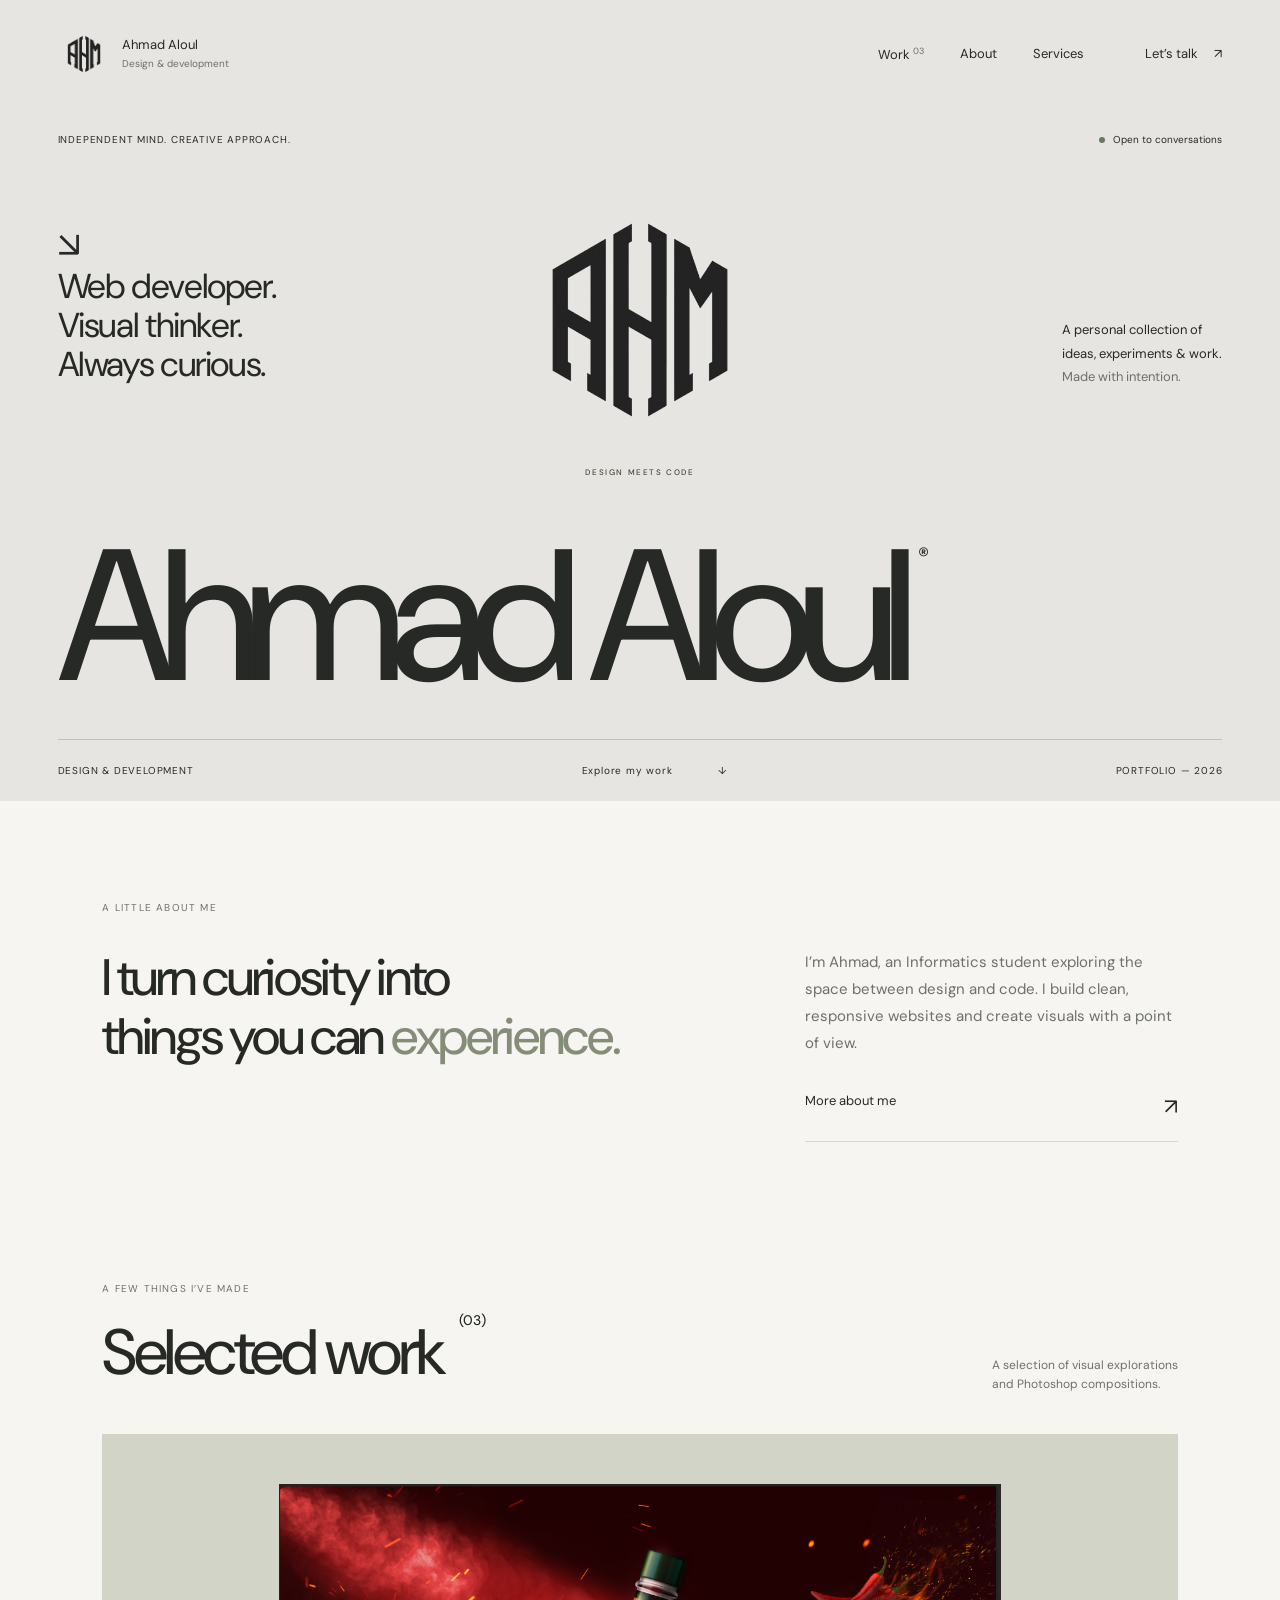
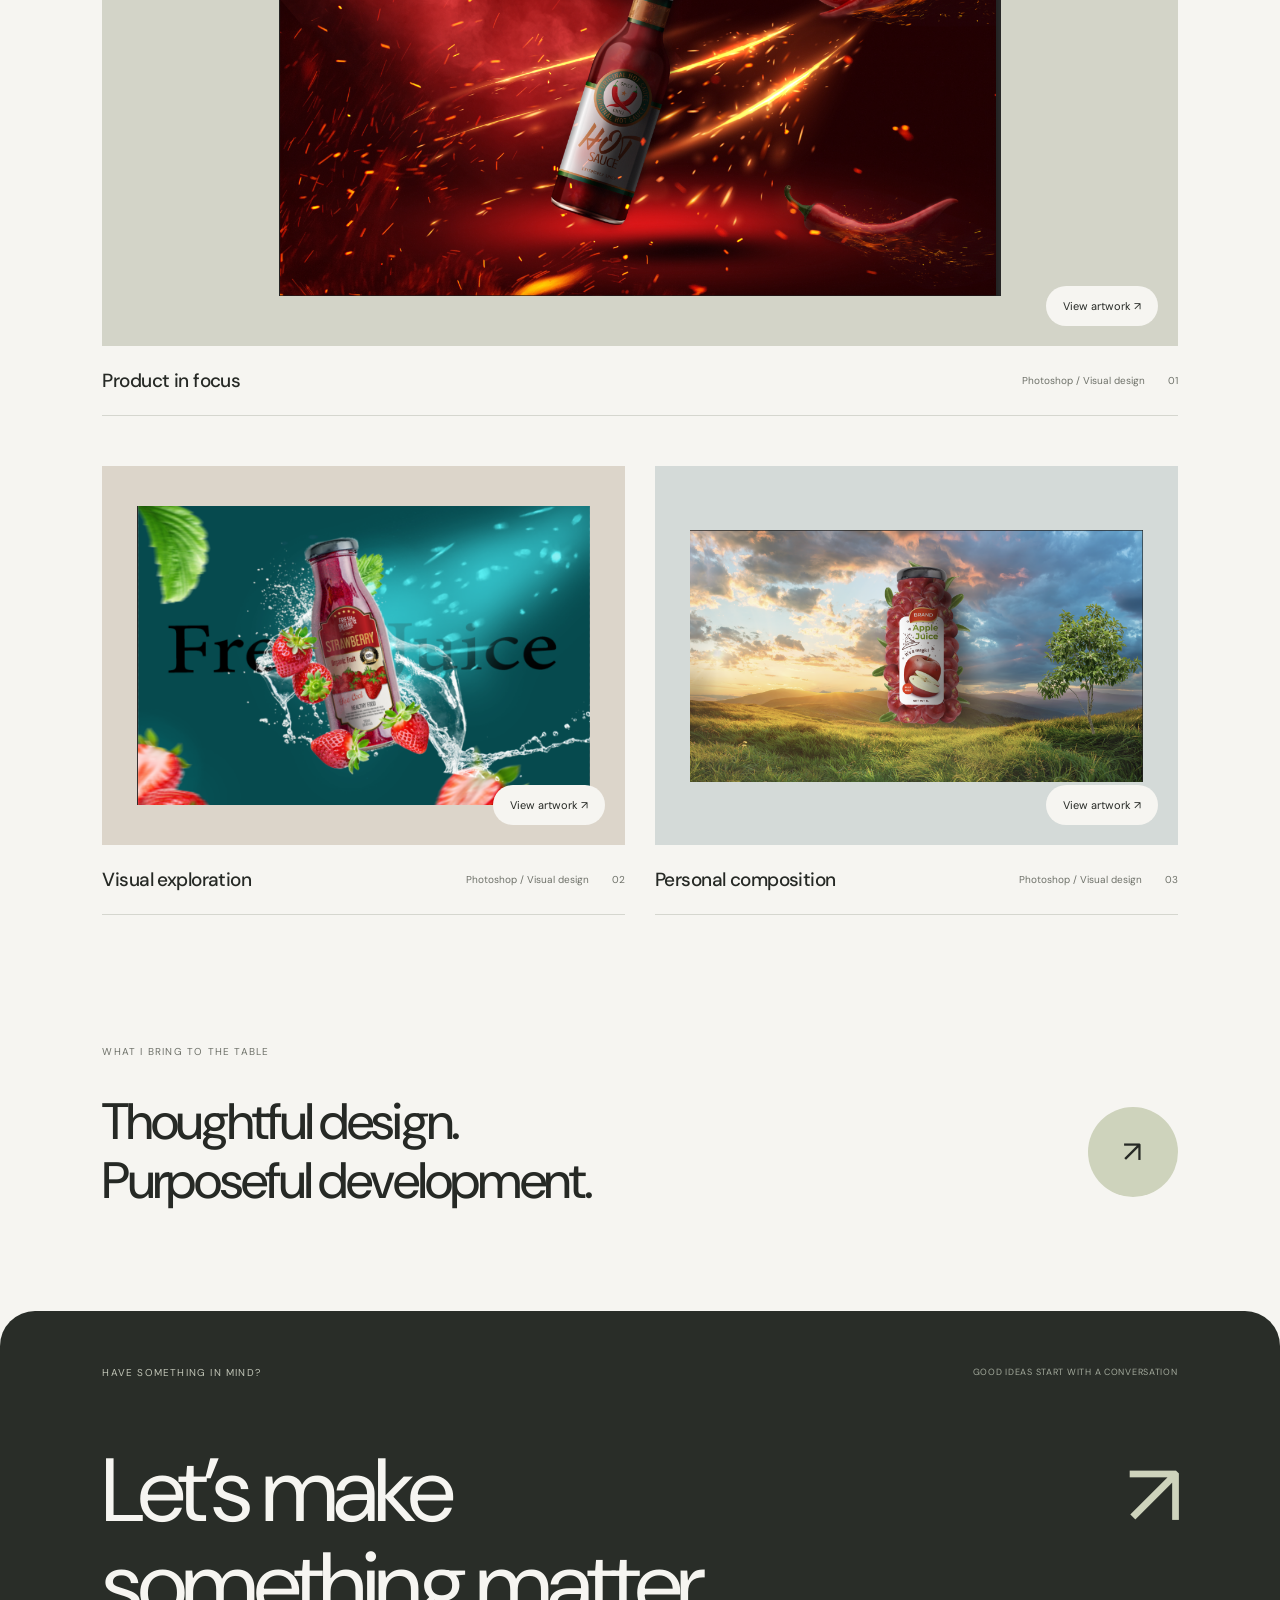
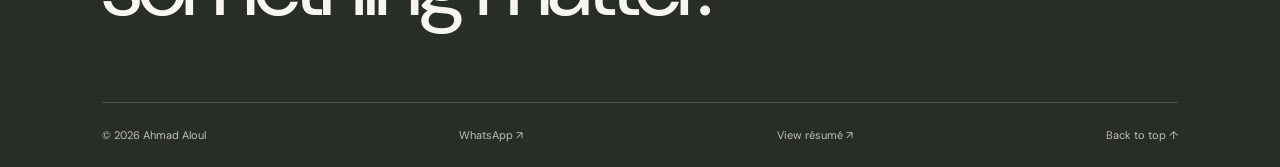
==== commit c3baa6aa: "Add files via upload" ====
--- a/index.html
+++ b/index.html
@@ -1 +1 @@
-<!DOCTYPE html><html lang="en"><head><meta charset="UTF-8"><meta name="viewport" content="width=device-width, initial-scale=1"><meta name="description" content="Ahmad Aloul — Informatics student, web developer and visual thinker. Explore selected work in web and visual design."><meta name="theme-color" content="#e6e5e1"><title>Ahmad Aloul — Creative Developer & Visual Designer</title><link rel="icon" href="image/ahmad logo.png"><link rel="stylesheet" href="css/style.css"><script src="js/script.js" defer></script></head><body id="top"><a class="skip-link" href="#main">Skip to content</a><header class="header"><a class="brand" href="index.html" aria-label="Ahmad Aloul home"><span class="brand-mark">a.</span><span>Ahmad Aloul<br><small>Design & development</small></span></a><button class="menu-toggle" aria-expanded="false" aria-controls="navigation">Menu <span>+</span></button><nav id="navigation" aria-label="Main navigation"><a href="portfolio.html">Work <sup>03</sup></a><a href="about.html">About</a><a href="services.html">Services</a><a href="contact.html">Let’s talk <span>↗</span></a></nav></header><main id="main"><section class="hero"><div class="hero-topline"><span>INDEPENDENT MIND. CREATIVE APPROACH.</span><span class="availability"><i></i> Open to conversations</span></div><div class="hero-main"><div class="hero-intro"><span class="small-arrow">↘</span><p>Web developer.<br>Visual thinker.<br>Always curious.</p></div><div class="hero-monogram" aria-hidden="true">a<span>.</span><div class="orbit"></div><span class="orbit-label">DESIGN MEETS CODE</span></div><p class="hero-side">A personal collection of<br>ideas, experiments & work.<br><span>Made with intention.</span></p></div><div class="name-wrap"><h1>Ahmad Aloul<span>®</span></h1></div><div class="hero-bottom"><span>DESIGN & DEVELOPMENT</span><a href="#work">Explore my work <span>↓</span></a><span>PORTFOLIO — 2026</span></div></section><section class="intro section-pad" id="about"><p class="eyebrow">A LITTLE ABOUT ME</p><div class="intro-grid"><h2>I turn curiosity into<br>things you can <em>experience.</em></h2><div><p>I’m Ahmad, an Informatics student exploring the space between design and code. I build clean, responsive websites and create visuals with a point of view.</p><a class="round-link" href="about.html">More about me <span>↗</span></a></div></div></section><section class="work section-pad" id="work"><div class="section-heading"><div><p class="eyebrow">A FEW THINGS I’VE MADE</p><h2>Selected work<span class="count">(03)</span></h2></div><span class="section-note">A selection of visual explorations<br>and Photoshop compositions.</span></div><div class="project-grid"><a class="project project-1" href="image/desgin photshop 1.png" target="_blank" rel="noopener" aria-label="Open Product in focus artwork"><div class="project-image"><img src="image/desgin photshop 1.png" alt="Product in focus — original Photoshop artwork by Ahmad" loading="lazy"><span class="project-view">View artwork ↗</span></div><div class="project-caption"><h3>Product in focus</h3><span>Photoshop / Visual design <span>01</span></span></div></a><a class="project project-2" href="image/desgin photshop 2.png" target="_blank" rel="noopener" aria-label="Open Visual exploration artwork"><div class="project-image"><img src="image/desgin photshop 2.png" alt="Visual exploration — original Photoshop artwork by Ahmad" loading="lazy"><span class="project-view">View artwork ↗</span></div><div class="project-caption"><h3>Visual exploration</h3><span>Photoshop / Visual design <span>02</span></span></div></a><a class="project project-3" href="image/desgin photshop 3.png" target="_blank" rel="noopener" aria-label="Open Personal composition artwork"><div class="project-image"><img src="image/desgin photshop 3.png" alt="Personal composition — original Photoshop artwork by Ahmad" loading="lazy"><span class="project-view">View artwork ↗</span></div><div class="project-caption"><h3>Personal composition</h3><span>Photoshop / Visual design <span>03</span></span></div></a></div></section><section class="services-strip section-pad"><p class="eyebrow">WHAT I BRING TO THE TABLE</p><a href="services.html"><h2>Thoughtful design.<br>Purposeful development.</h2><span class="circle-arrow">↗</span></a></section></main><footer id="contact"><div class="footer-top"><p class="eyebrow">HAVE SOMETHING IN MIND?</p><span>GOOD IDEAS START WITH A CONVERSATION</span></div><a class="contact-title" href="contact.html">Let’s make<br>something matter.<span>↗</span></a><div class="footer-bottom"><span>© <span data-year>2026</span> Ahmad Aloul</span><a href="https://wa.me/6282296861147" target="_blank" rel="noopener noreferrer">WhatsApp ↗</a><a href="files/CV_AHMAD-ALALOUL-2026.pdf" target="_blank" rel="noopener">View résumé ↗</a><a href="#top">Back to top ↑</a></div></footer></body></html>+<!DOCTYPE html><html lang="en"><head><meta charset="UTF-8"><meta name="viewport" content="width=device-width, initial-scale=1"><meta name="description" content="Ahmad Aloul — Informatics student, web developer and visual thinker. Explore selected work in web and visual design."><meta name="theme-color" content="#e6e5e1"><title>Ahmad Aloul — Creative Developer & Visual Designer</title><link rel="icon" href="image/ahmad logo.png"><link rel="stylesheet" href="css/style.css"><script src="js/script.js" defer></script></head><body id="top"><a class="skip-link" href="#main">Skip to content</a><header class="header"><a class="brand" href="index.html" aria-label="Ahmad Aloul home"><img class="brand-logo" src="image/ahmad logo.png" alt="Ahmad monogram"><span>Ahmad Aloul<br><small>Design & development</small></span></a><button class="menu-toggle" aria-expanded="false" aria-controls="navigation">Menu <span>+</span></button><nav id="navigation" aria-label="Main navigation"><a href="portfolio.html">Work <sup>03</sup></a><a href="about.html">About</a><a href="services.html">Services</a><a href="contact.html">Let’s talk <span>↗</span></a></nav></header><main id="main"><section class="hero"><div class="hero-topline"><span>INDEPENDENT MIND. CREATIVE APPROACH.</span><span class="availability"><i></i> Open to conversations</span></div><div class="hero-main"><div class="hero-intro"><span class="small-arrow">↘</span><p>Web developer.<br>Visual thinker.<br>Always curious.</p></div><div class="hero-monogram hero-own-logo"><img src="image/ahmad logo.png" alt="Ahmad’s personal monogram"><span class="orbit-label">DESIGN MEETS CODE</span></div><p class="hero-side">A personal collection of<br>ideas, experiments & work.<br><span>Made with intention.</span></p></div><div class="name-wrap"><h1>Ahmad Aloul<span>®</span></h1></div><div class="hero-bottom"><span>DESIGN & DEVELOPMENT</span><a href="#work">Explore my work <span>↓</span></a><span>PORTFOLIO — 2026</span></div></section><section class="intro section-pad" id="about"><p class="eyebrow">A LITTLE ABOUT ME</p><div class="intro-grid"><h2>I turn curiosity into<br>things you can <em>experience.</em></h2><div><p>I’m Ahmad, an Informatics student exploring the space between design and code. I build clean, responsive websites and create visuals with a point of view.</p><a class="round-link" href="about.html">More about me <span>↗</span></a></div></div></section><section class="work section-pad" id="work"><div class="section-heading"><div><p class="eyebrow">A FEW THINGS I’VE MADE</p><h2>Selected work<span class="count">(03)</span></h2></div><span class="section-note">A selection of visual explorations<br>and Photoshop compositions.</span></div><div class="project-grid"><a class="project project-1" href="image/desgin photshop 1.png" target="_blank" rel="noopener" aria-label="Open Product in focus artwork"><div class="project-image"><img src="image/desgin photshop 1.png" alt="Product in focus — original Photoshop artwork by Ahmad" loading="lazy"><span class="project-view">View artwork ↗</span></div><div class="project-caption"><h3>Product in focus</h3><span>Photoshop / Visual design <span>01</span></span></div></a><a class="project project-2" href="image/desgin photshop 2.png" target="_blank" rel="noopener" aria-label="Open Visual exploration artwork"><div class="project-image"><img src="image/desgin photshop 2.png" alt="Visual exploration — original Photoshop artwork by Ahmad" loading="lazy"><span class="project-view">View artwork ↗</span></div><div class="project-caption"><h3>Visual exploration</h3><span>Photoshop / Visual design <span>02</span></span></div></a><a class="project project-3" href="image/desgin photshop 3.png" target="_blank" rel="noopener" aria-label="Open Personal composition artwork"><div class="project-image"><img src="image/desgin photshop 3.png" alt="Personal composition — original Photoshop artwork by Ahmad" loading="lazy"><span class="project-view">View artwork ↗</span></div><div class="project-caption"><h3>Personal composition</h3><span>Photoshop / Visual design <span>03</span></span></div></a></div></section><section class="services-strip section-pad"><p class="eyebrow">WHAT I BRING TO THE TABLE</p><a href="services.html"><h2>Thoughtful design.<br>Purposeful development.</h2><span class="circle-arrow">↗</span></a></section></main><footer id="contact"><div class="footer-top"><p class="eyebrow">HAVE SOMETHING IN MIND?</p><span>GOOD IDEAS START WITH A CONVERSATION</span></div><a class="contact-title" href="contact.html">Let’s make<br>something matter.<span>↗</span></a><div class="footer-bottom"><span>© <span data-year>2026</span> Ahmad Aloul</span><a href="https://wa.me/6282296861147" target="_blank" rel="noopener noreferrer">WhatsApp ↗</a><a href="files/CV_AHMAD-ALALOUL-2026.pdf" target="_blank" rel="noopener">View résumé ↗</a><a href="#top">Back to top ↑</a></div></footer></body></html>
--- a/css/style.css
+++ b/css/style.css
@@ -1,2 +1,5 @@
 @import url('https://fonts.googleapis.com/css2?family=DM+Sans:wght@400;450;500;550;600;700&display=swap');
 :root{--paper:#f6f5f1;--ink:#262925;--muted:#6e7169;--olive:#ced3bc;--line:#d5d6cf}*{box-sizing:border-box}html{scroll-behavior:smooth;scroll-padding-top:30px}body{margin:0;background:var(--paper);color:var(--ink);font-family:"DM Sans",Arial,sans-serif;-webkit-font-smoothing:antialiased}a{color:inherit;text-decoration:none}button,input,textarea{font:inherit}button,a,input,textarea{-webkit-tap-highlight-color:transparent}a:focus-visible,button:focus-visible,input:focus-visible,textarea:focus-visible{outline:2px solid #627044;outline-offset:6px}::selection{background:var(--olive)}.skip-link{position:fixed;top:-100px;z-index:10;padding:15px;background:white}.skip-link:focus{top:10px}.header{padding:28px 4.5%;display:flex;align-items:center;justify-content:space-between;background:#e6e5e1}.brand{display:flex;align-items:center;gap:12px;font-size:13px;line-height:1.4}.brand-mark{font-size:43px;letter-spacing:-5px;margin-right:5px;font-weight:600}.brand small{font-size:10px;color:var(--muted)}nav{display:flex;gap:36px;align-items:center;font-size:13px}nav a{position:relative;padding:10px 0}nav a:after{content:"";position:absolute;bottom:0;left:0;width:0;height:2px;background:var(--ink);transition:width .25s}nav a:hover:after,nav a[aria-current=page]:after{width:100%}nav sup{font-size:9px;color:var(--muted)}nav a:last-child{margin-left:25px}nav a span{margin-left:13px}.menu-toggle{display:none}.hero{background:#e6e5e1;padding:25px 4.5% 0;overflow:hidden}.hero-topline,.hero-bottom{display:flex;justify-content:space-between;gap:18px;font-size:10px;letter-spacing:.08em}.availability{display:flex;align-items:center;gap:8px;letter-spacing:0}.availability i{width:6px;height:6px;border-radius:50%;background:#6b7957}.hero-main{display:grid;grid-template-columns:1fr 1.3fr 1fr;align-items:center;min-height:330px;padding-top:18px}.hero-intro p{font-size:clamp(24px,2.7vw,42px);line-height:1.12;letter-spacing:-.04em}.small-arrow{font-size:36px}.hero-side{justify-self:end;font-size:13px;line-height:1.8;margin-top:80px}.hero-side>span{color:var(--muted)}.hero-monogram{justify-self:center;position:relative;font-size:230px;font-weight:500;line-height:1;letter-spacing:-25px;width:250px;text-align:center;transform:rotate(-9deg);color:#434b3c}.hero-monogram>span:first-child{color:#838d70}.orbit{position:absolute;width:290px;height:160px;border:1px solid #a5aa9b;border-radius:50%;left:-20px;top:50px;transform:rotate(-36deg);pointer-events:none}.orbit-label{position:absolute;font-size:8px;letter-spacing:.2em;left:30px;bottom:-26px;transform:rotate(9deg);white-space:nowrap}.name-wrap{margin-top:44px}h1,h2,h3,p{margin-top:0}.name-wrap h1{font-size:clamp(70px,14.6vw,260px);font-weight:450;letter-spacing:-.075em;line-height:1.04;margin:0 0 25px;white-space:nowrap}.name-wrap h1>span{font-size:22px;vertical-align:top;display:inline-block;margin:25px 0 0 15px;letter-spacing:0}.hero-bottom{border-top:1px solid #bfc1b8;padding:24px 0}.hero-bottom a{display:flex;gap:45px}.section-pad{padding:100px 8%}.eyebrow{font-size:10px;letter-spacing:.12em;color:var(--muted);margin-bottom:35px}.intro-grid{display:grid;grid-template-columns:1.7fr 1fr;gap:70px}.intro h2,.services-strip h2{font-size:clamp(30px,4vw,62px);font-weight:450;letter-spacing:-.045em;line-height:1.15}em{font-style:normal;color:#858d78}.intro-grid p,.about-copy>p:not(.eyebrow),.contact-layout p{font-size:15px;line-height:1.8;color:var(--muted)}.round-link{display:flex;justify-content:space-between;border-bottom:1px solid var(--line);padding:20px 0;font-size:13px}.round-link span{font-size:22px}.work{padding-top:40px}.section-heading{display:flex;align-items:end;justify-content:space-between;margin-bottom:40px;gap:30px}.section-heading .eyebrow{margin-bottom:16px}.section-heading h2{font-size:clamp(36px,5vw,72px);font-weight:450;letter-spacing:-.055em;margin:0}.count{font-size:14px;vertical-align:top;letter-spacing:0;margin-left:15px}.section-note{font-size:12px;color:var(--muted);line-height:1.6}.project-grid{display:grid;grid-template-columns:1fr 1fr;gap:50px 30px}.project:first-child{grid-column:1/-1}.project-image{position:relative;background:#dfded7;padding:35px;overflow:hidden;aspect-ratio:1.38}.project:first-child .project-image{aspect-ratio:2.1;background:#d3d4c8;padding:50px 10%}.project-image img{width:100%;height:100%;object-fit:contain;display:block;transition:transform .6s}.project:hover img{transform:scale(1.035)}.project-2 .project-image{background:#dcd5ca}.project-3 .project-image{background:#d4dad8}.project-view{position:absolute;right:20px;bottom:20px;font-size:11px;padding:13px 17px;background:var(--paper);border-radius:30px;transition:background .2s}.project:hover .project-view{background:var(--olive)}.project-caption{display:flex;justify-content:space-between;align-items:center;gap:12px;border-bottom:1px solid var(--line);padding:22px 0}.project-caption h3{font-size:19px;font-weight:500;letter-spacing:-.03em;margin:0}.project-caption>span{font-size:10px;color:var(--muted)}.project-caption>span>span{margin-left:20px}.services-strip{padding-top:30px}.services-strip>a{display:flex;align-items:center;justify-content:space-between;gap:25px}.services-strip h2{margin-bottom:0}.circle-arrow{display:grid;place-items:center;min-width:90px;height:90px;border-radius:50%;background:var(--olive);font-size:30px;transition:transform .3s}.services-strip a:hover .circle-arrow{transform:rotate(45deg)}footer{background:#292d28;color:var(--paper);padding:55px 8% 25px;border-radius:35px 35px 0 0}.footer-top{display:flex;justify-content:space-between;gap:20px}.footer-top .eyebrow{color:#c1c5b7}.footer-top>span{font-size:9px;color:#a3aa9c;letter-spacing:.08em}.contact-title{position:relative;display:block;font-size:clamp(42px,7vw,105px);line-height:1.05;letter-spacing:-.05em;padding:30px 0 70px}.contact-title>span{position:absolute;right:0;top:35px;color:var(--olive)}.footer-bottom{display:flex;justify-content:space-between;gap:20px;font-size:11px;color:#bcc1b5;border-top:1px solid #4d5249;padding-top:25px}.page-intro{padding-top:85px;padding-bottom:65px}.page-intro h1{font-size:clamp(48px,7.5vw,110px);font-weight:450;line-height:1.07;letter-spacing:-.06em;margin:0}.about-body{display:grid;grid-template-columns:1fr 1fr;gap:90px;padding-top:20px}.identity-panel{background:var(--olive);padding:35px;min-height:440px;display:flex;flex-direction:column;justify-content:end}.identity-initial{font-size:210px;letter-spacing:-.1em;line-height:1.2}.identity-panel p{font-size:30px;letter-spacing:-.04em;margin:15px 0}.identity-panel>span:last-child{font-size:9px;letter-spacing:.1em}.about-copy h2,.contact-layout h2{font-size:36px;line-height:1.15;font-weight:450;letter-spacing:-.04em}.pill{display:inline-block;padding:18px 25px;border:1px solid #acb09f;border-radius:50px;font-size:13px;background:transparent;color:var(--ink);cursor:pointer;transition:background .2s}.pill:hover{background:var(--olive)}.skill-tags{display:flex;gap:8px;flex-wrap:wrap;margin-top:30px}.skill-tags span{font-size:11px;padding:8px 12px;border:1px solid var(--line);border-radius:20px}.service-list{padding-top:0}.service-list article{display:grid;grid-template-columns:50px 1.1fr 1fr;gap:35px;border-top:1px solid var(--line);padding:40px 0}.service-list article>span{font-size:12px;color:var(--muted)}.service-list h2{font-size:33px;font-weight:450;letter-spacing:-.04em}.service-list p{font-size:14px;color:var(--muted);line-height:1.8}.contact-layout{display:grid;grid-template-columns:1fr 1.2fr;gap:100px;padding-top:15px}.contact-note{font-size:12px!important;margin-top:25px;max-width:320px}form label{display:block;font-size:14px;border-top:1px solid var(--line);padding-top:24px}input,textarea{display:block;width:100%;background:transparent;color:var(--ink);border:0;padding:20px 0 30px;resize:vertical;font-size:16px}form .pill{margin-top:15px}@media(min-width:1600px){body{max-width:2000px;margin:auto}}@media(max-width:760px){.header{padding:20px 6%;position:relative;z-index:5}.menu-toggle{display:flex;gap:20px;border:0;background:transparent;font-size:13px;padding:12px 0}.menu-toggle span{font-size:20px;line-height:16px}nav{display:none;position:absolute;top:100%;left:0;right:0;background:#e6e5e1;padding:20px 6% 35px;flex-direction:column;align-items:start;gap:12px;border-bottom:1px solid var(--line)}nav.is-open{display:flex}nav a:last-child{margin-left:0}.hero{padding:25px 6% 0}.hero-topline{font-size:8px}.hero-topline>span:first-child{max-width:130px;line-height:1.7}.hero-main{grid-template-columns:1fr 1fr;min-height:280px;gap:15px}.hero-intro p{font-size:27px}.hero-monogram{font-size:155px;width:160px;letter-spacing:-18px}.orbit{width:180px;height:110px;left:-10px;top:25px}.orbit-label{font-size:6px;left:0;bottom:-20px}.hero-side{display:none}.name-wrap{margin-top:10px}.name-wrap h1{font-size:14.1vw;margin-bottom:25px}.name-wrap h1>span{font-size:12px;margin:5px 0 0 8px}.hero-bottom{font-size:8px;padding:20px 0}.hero-bottom>span:last-child{display:none}.hero-bottom a{gap:20px}.section-pad{padding:65px 6%}.intro-grid,.about-body,.contact-layout{grid-template-columns:1fr;gap:25px}.intro h2{font-size:35px}.intro-grid p{max-width:450px}.section-heading{align-items:start;flex-direction:column;gap:15px}.section-note{font-size:11px}.project-grid{grid-template-columns:1fr;gap:30px}.project:first-child{grid-column:auto}.project-image,.project:first-child .project-image{aspect-ratio:1.25;padding:22px}.project-caption h3{font-size:19px}.project-caption>span{font-size:9px}.project-caption>span>span{margin-left:10px}.services-strip{padding-top:0}.services-strip h2{font-size:29px}.circle-arrow{min-width:62px;height:62px;font-size:24px}footer{padding:40px 6% 25px;border-radius:24px 24px 0 0}.footer-top>span{display:none}.contact-title{font-size:11vw;padding:15px 0 50px}.contact-title>span{top:15px}.footer-bottom{flex-wrap:wrap;gap:20px;font-size:10px}.footer-bottom>span{width:100%}.page-intro{padding-top:55px;padding-bottom:40px}.page-intro h1{font-size:13vw}.about-body,.contact-layout{padding-top:10px}.identity-panel{min-height:340px}.service-list{padding-top:10px}.service-list article{grid-template-columns:30px 1fr;gap:15px}.service-list article p{grid-column:2}.service-list h2{font-size:27px;margin:0}}@media(prefers-reduced-motion:reduce){html{scroll-behavior:auto}*,*:before,*:after{transition:none!important;animation:none!important}}
+
+/* Ahmad’s original personal logo */
+.brand-logo{display:block;width:52px;height:52px;object-fit:contain;flex-shrink:0}.hero-own-logo{transform:none;letter-spacing:normal;width:280px;height:280px;display:grid;place-items:center}.hero-own-logo>img{display:block;width:100%;height:100%;object-fit:contain}.hero-own-logo .orbit-label{left:0;right:0;bottom:-16px;text-align:center;transform:none}.identity-logo{display:block;width:min(100%,280px);height:280px;object-fit:contain;align-self:center;margin:auto}@media(max-width:760px){.brand-logo{width:45px;height:45px}.hero-own-logo{width:180px;height:180px}.identity-logo{height:230px}}
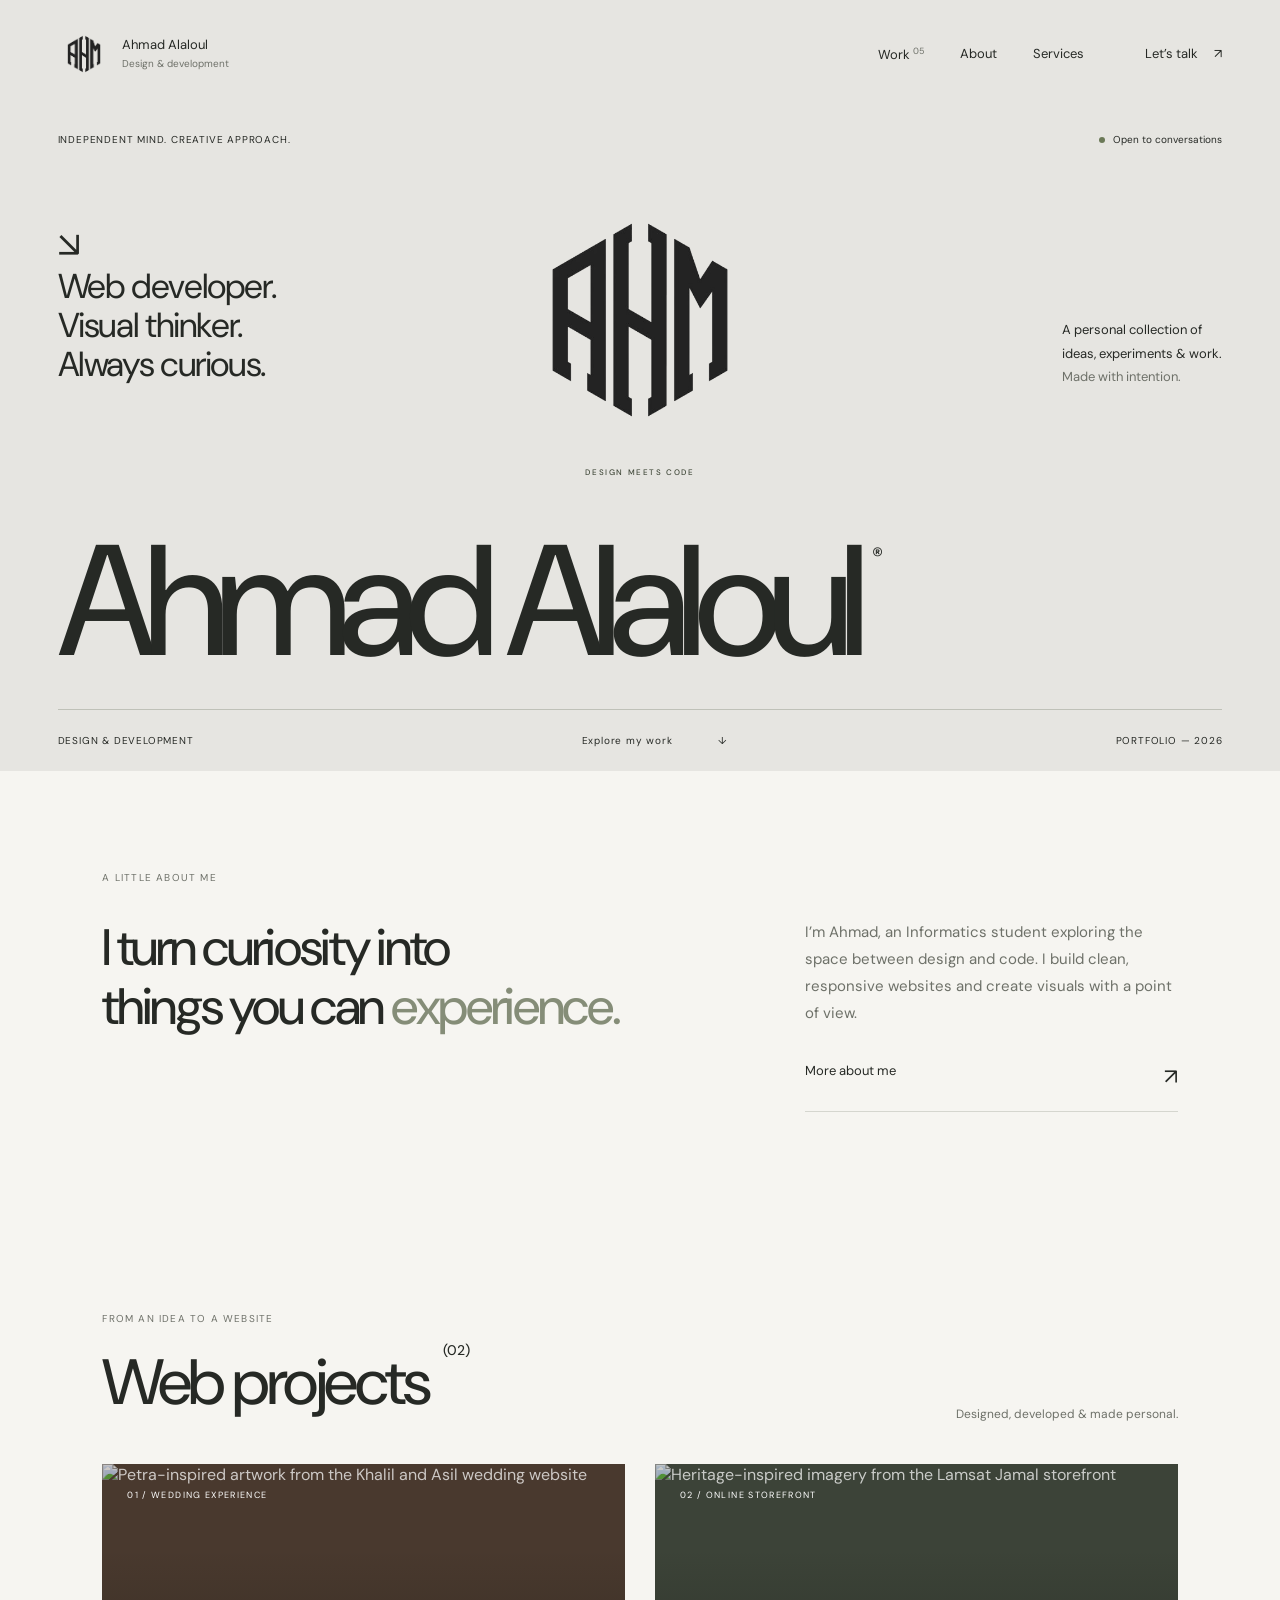
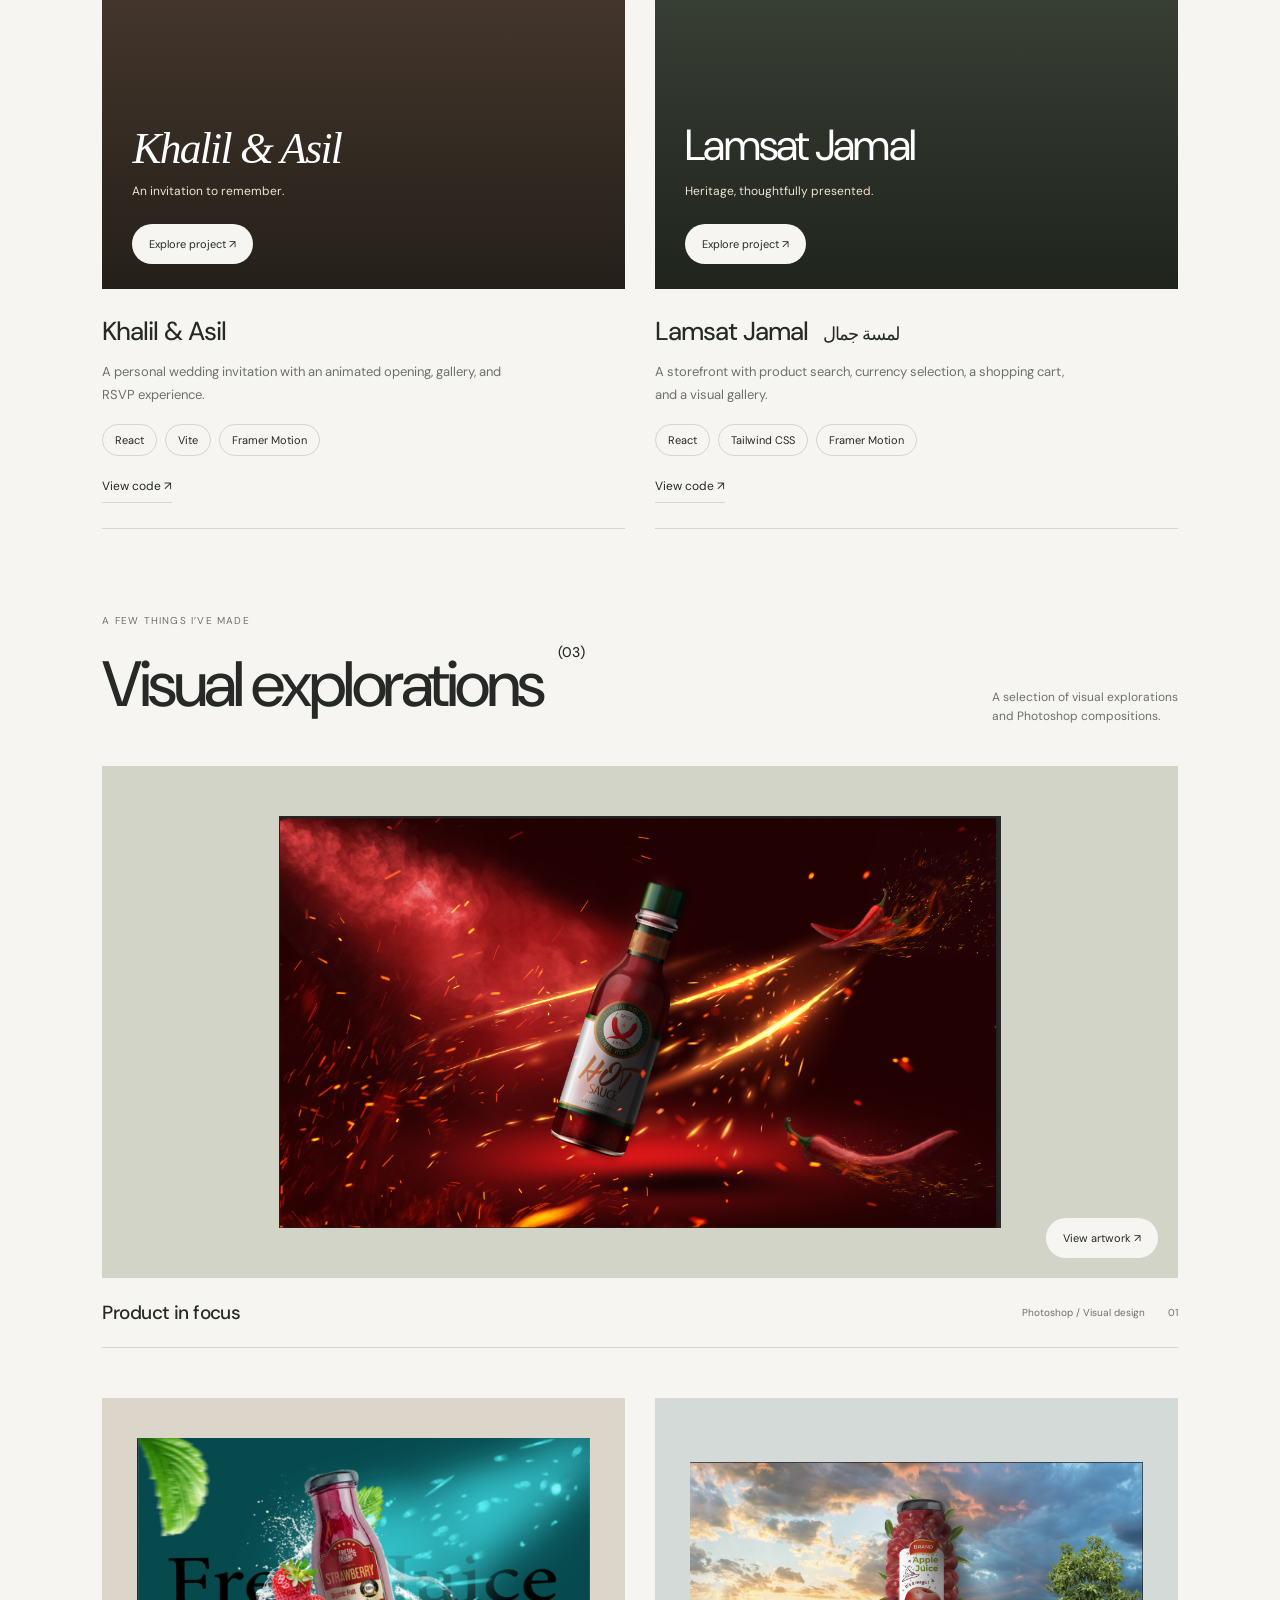
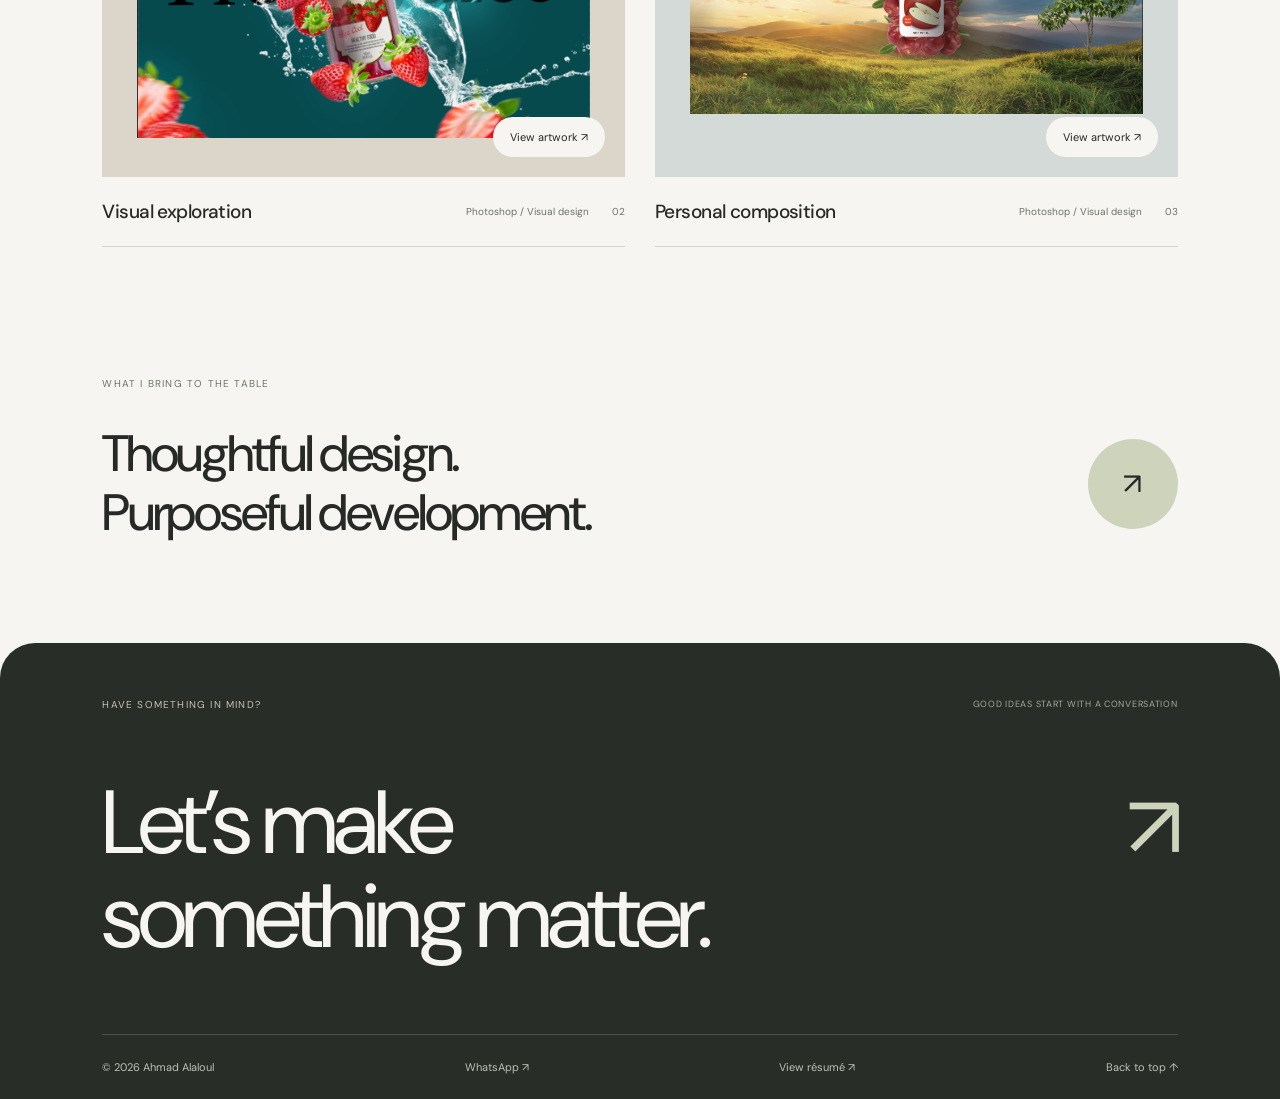
==== commit ca24e551: "Correct Ahmad Alaloul name, feature website projects and add accessible motion" ====
--- a/index.html
+++ b/index.html
@@ -1 +1 @@
-<!DOCTYPE html><html lang="en"><head><meta charset="UTF-8"><meta name="viewport" content="width=device-width, initial-scale=1"><meta name="description" content="Ahmad Aloul — Informatics student, web developer and visual thinker. Explore selected work in web and visual design."><meta name="theme-color" content="#e6e5e1"><title>Ahmad Aloul — Creative Developer & Visual Designer</title><link rel="icon" href="image/ahmad logo.png"><link rel="stylesheet" href="css/style.css"><script src="js/script.js" defer></script></head><body id="top"><a class="skip-link" href="#main">Skip to content</a><header class="header"><a class="brand" href="index.html" aria-label="Ahmad Aloul home"><img class="brand-logo" src="image/ahmad logo.png" alt="Ahmad monogram"><span>Ahmad Aloul<br><small>Design & development</small></span></a><button class="menu-toggle" aria-expanded="false" aria-controls="navigation">Menu <span>+</span></button><nav id="navigation" aria-label="Main navigation"><a href="portfolio.html">Work <sup>03</sup></a><a href="about.html">About</a><a href="services.html">Services</a><a href="contact.html">Let’s talk <span>↗</span></a></nav></header><main id="main"><section class="hero"><div class="hero-topline"><span>INDEPENDENT MIND. CREATIVE APPROACH.</span><span class="availability"><i></i> Open to conversations</span></div><div class="hero-main"><div class="hero-intro"><span class="small-arrow">↘</span><p>Web developer.<br>Visual thinker.<br>Always curious.</p></div><div class="hero-monogram hero-own-logo"><img src="image/ahmad logo.png" alt="Ahmad’s personal monogram"><span class="orbit-label">DESIGN MEETS CODE</span></div><p class="hero-side">A personal collection of<br>ideas, experiments & work.<br><span>Made with intention.</span></p></div><div class="name-wrap"><h1>Ahmad Aloul<span>®</span></h1></div><div class="hero-bottom"><span>DESIGN & DEVELOPMENT</span><a href="#work">Explore my work <span>↓</span></a><span>PORTFOLIO — 2026</span></div></section><section class="intro section-pad" id="about"><p class="eyebrow">A LITTLE ABOUT ME</p><div class="intro-grid"><h2>I turn curiosity into<br>things you can <em>experience.</em></h2><div><p>I’m Ahmad, an Informatics student exploring the space between design and code. I build clean, responsive websites and create visuals with a point of view.</p><a class="round-link" href="about.html">More about me <span>↗</span></a></div></div></section><section class="work section-pad" id="work"><div class="section-heading"><div><p class="eyebrow">A FEW THINGS I’VE MADE</p><h2>Selected work<span class="count">(03)</span></h2></div><span class="section-note">A selection of visual explorations<br>and Photoshop compositions.</span></div><div class="project-grid"><a class="project project-1" href="image/desgin photshop 1.png" target="_blank" rel="noopener" aria-label="Open Product in focus artwork"><div class="project-image"><img src="image/desgin photshop 1.png" alt="Product in focus — original Photoshop artwork by Ahmad" loading="lazy"><span class="project-view">View artwork ↗</span></div><div class="project-caption"><h3>Product in focus</h3><span>Photoshop / Visual design <span>01</span></span></div></a><a class="project project-2" href="image/desgin photshop 2.png" target="_blank" rel="noopener" aria-label="Open Visual exploration artwork"><div class="project-image"><img src="image/desgin photshop 2.png" alt="Visual exploration — original Photoshop artwork by Ahmad" loading="lazy"><span class="project-view">View artwork ↗</span></div><div class="project-caption"><h3>Visual exploration</h3><span>Photoshop / Visual design <span>02</span></span></div></a><a class="project project-3" href="image/desgin photshop 3.png" target="_blank" rel="noopener" aria-label="Open Personal composition artwork"><div class="project-image"><img src="image/desgin photshop 3.png" alt="Personal composition — original Photoshop artwork by Ahmad" loading="lazy"><span class="project-view">View artwork ↗</span></div><div class="project-caption"><h3>Personal composition</h3><span>Photoshop / Visual design <span>03</span></span></div></a></div></section><section class="services-strip section-pad"><p class="eyebrow">WHAT I BRING TO THE TABLE</p><a href="services.html"><h2>Thoughtful design.<br>Purposeful development.</h2><span class="circle-arrow">↗</span></a></section></main><footer id="contact"><div class="footer-top"><p class="eyebrow">HAVE SOMETHING IN MIND?</p><span>GOOD IDEAS START WITH A CONVERSATION</span></div><a class="contact-title" href="contact.html">Let’s make<br>something matter.<span>↗</span></a><div class="footer-bottom"><span>© <span data-year>2026</span> Ahmad Aloul</span><a href="https://wa.me/6282296861147" target="_blank" rel="noopener noreferrer">WhatsApp ↗</a><a href="files/CV_AHMAD-ALALOUL-2026.pdf" target="_blank" rel="noopener">View résumé ↗</a><a href="#top">Back to top ↑</a></div></footer></body></html>+<!DOCTYPE html><html lang="en"><head><meta charset="UTF-8"><meta name="viewport" content="width=device-width, initial-scale=1"><meta name="description" content="Ahmad Alaloul — Informatics student, web developer and visual thinker. Explore selected work in web and visual design."><meta name="theme-color" content="#e6e5e1"><title>Ahmad Alaloul — Creative Developer & Visual Designer</title><link rel="icon" href="image/ahmad logo.png"><link rel="stylesheet" href="css/style.css?v=20261107-work4"><script src="js/script.js?v=20261107-work4" defer></script></head><body id="top"><a class="skip-link" href="#main">Skip to content</a><header class="header"><a class="brand" href="index.html" aria-label="Ahmad Alaloul home"><img class="brand-logo" width="52" height="52" style="display:block;width:52px;height:52px;object-fit:contain;flex-shrink:0" src="image/ahmad logo.png" alt="Ahmad monogram"><span>Ahmad Alaloul<br><small>Design & development</small></span></a><button class="menu-toggle" aria-expanded="false" aria-controls="navigation">Menu <span>+</span></button><nav id="navigation" aria-label="Main navigation"><a href="portfolio.html">Work <sup>05</sup></a><a href="about.html">About</a><a href="services.html">Services</a><a href="contact.html">Let’s talk <span>↗</span></a></nav></header><main id="main"><section class="hero"><div class="hero-topline"><span>INDEPENDENT MIND. CREATIVE APPROACH.</span><span class="availability"><i></i> Open to conversations</span></div><div class="hero-main"><div class="hero-intro"><span class="small-arrow">↘</span><p>Web developer.<br>Visual thinker.<br>Always curious.</p></div><div class="hero-monogram hero-own-logo" style="transform:none;letter-spacing:normal"><img src="image/ahmad logo.png" width="280" height="280" style="display:block;width:100%;height:100%;object-fit:contain" alt="Ahmad’s personal monogram"><span class="orbit-label">DESIGN MEETS CODE</span></div><p class="hero-side">A personal collection of<br>ideas, experiments & work.<br><span>Made with intention.</span></p></div><div class="name-wrap"><h1>Ahmad Alaloul<span>®</span></h1></div><div class="hero-bottom"><span>DESIGN & DEVELOPMENT</span><a href="#websites">Explore my work <span>↓</span></a><span>PORTFOLIO — 2026</span></div></section><section class="intro section-pad" id="about"><p class="eyebrow">A LITTLE ABOUT ME</p><div class="intro-grid"><h2>I turn curiosity into<br>things you can <em>experience.</em></h2><div><p>I’m Ahmad, an Informatics student exploring the space between design and code. I build clean, responsive websites and create visuals with a point of view.</p><a class="round-link" href="about.html">More about me <span>↗</span></a></div></div></section><section class="website-work section-pad" id="websites"><div class="section-heading"><div><p class="eyebrow">FROM AN IDEA TO A WEBSITE</p><h2>Web projects<span class="count">(02)</span></h2></div><span class="section-note">Designed, developed & made personal.</span></div><div class="website-grid"><article class="website-card wedding-project"><a class="website-visual" href="https://github.com/ahmadforbusiness18-ui/khalil-asil-wedding" target="_blank" rel="noopener noreferrer"><img src="https://raw.githubusercontent.com/ahmadforbusiness18-ui/khalil-asil-wedding/main/public/images/hero.png" alt="Petra-inspired artwork from the Khalil and Asil wedding website" loading="lazy"><span class="website-badge">01 / WEDDING EXPERIENCE</span><span class="website-overlay"><span>Khalil &amp; Asil</span><small>An invitation to remember.</small></span><span class="project-view">Explore project ↗</span></a><div class="website-details"><div><h3>Khalil &amp; Asil</h3><p>A personal wedding invitation with an animated opening, gallery, and RSVP experience.</p><div class="skill-tags"><span>React</span><span>Vite</span><span>Framer Motion</span></div></div><a class="source-link" href="https://github.com/ahmadforbusiness18-ui/khalil-asil-wedding" target="_blank" rel="noopener noreferrer">View code ↗</a></div></article><article class="website-card store-project"><a class="website-visual" href="https://github.com/ahmadforbusiness18-ui/lamsat-jamal" target="_blank" rel="noopener noreferrer"><img src="https://raw.githubusercontent.com/ahmadforbusiness18-ui/lamsat-jamal/main/public/photos/heritage-hero.png" alt="Heritage-inspired imagery from the Lamsat Jamal storefront" loading="lazy"><span class="website-badge">02 / ONLINE STOREFRONT</span><span class="website-overlay"><span>Lamsat Jamal</span><small>Heritage, thoughtfully presented.</small></span><span class="project-view">Explore project ↗</span></a><div class="website-details"><div><h3>Lamsat Jamal <span lang="ar" dir="rtl">لمسة جمال</span></h3><p>A storefront with product search, currency selection, a shopping cart, and a visual gallery.</p><div class="skill-tags"><span>React</span><span>Tailwind CSS</span><span>Framer Motion</span></div></div><a class="source-link" href="https://github.com/ahmadforbusiness18-ui/lamsat-jamal" target="_blank" rel="noopener noreferrer">View code ↗</a></div></article></div></section><section class="work section-pad" id="work"><div class="section-heading"><div><p class="eyebrow">A FEW THINGS I’VE MADE</p><h2>Visual explorations<span class="count">(03)</span></h2></div><span class="section-note">A selection of visual explorations<br>and Photoshop compositions.</span></div><div class="project-grid"><a class="project project-1" href="image/desgin photshop 1.png" target="_blank" rel="noopener" aria-label="Open Product in focus artwork"><div class="project-image"><img src="image/desgin photshop 1.png" alt="Product in focus — original Photoshop artwork by Ahmad" loading="lazy"><span class="project-view">View artwork ↗</span></div><div class="project-caption"><h3>Product in focus</h3><span>Photoshop / Visual design <span>01</span></span></div></a><a class="project project-2" href="image/desgin photshop 2.png" target="_blank" rel="noopener" aria-label="Open Visual exploration artwork"><div class="project-image"><img src="image/desgin photshop 2.png" alt="Visual exploration — original Photoshop artwork by Ahmad" loading="lazy"><span class="project-view">View artwork ↗</span></div><div class="project-caption"><h3>Visual exploration</h3><span>Photoshop / Visual design <span>02</span></span></div></a><a class="project project-3" href="image/desgin photshop 3.png" target="_blank" rel="noopener" aria-label="Open Personal composition artwork"><div class="project-image"><img src="image/desgin photshop 3.png" alt="Personal composition — original Photoshop artwork by Ahmad" loading="lazy"><span class="project-view">View artwork ↗</span></div><div class="project-caption"><h3>Personal composition</h3><span>Photoshop / Visual design <span>03</span></span></div></a></div></section><section class="services-strip section-pad"><p class="eyebrow">WHAT I BRING TO THE TABLE</p><a href="services.html"><h2>Thoughtful design.<br>Purposeful development.</h2><span class="circle-arrow">↗</span></a></section></main><footer id="contact"><div class="footer-top"><p class="eyebrow">HAVE SOMETHING IN MIND?</p><span>GOOD IDEAS START WITH A CONVERSATION</span></div><a class="contact-title" href="contact.html">Let’s make<br>something matter.<span>↗</span></a><div class="footer-bottom"><span>© <span data-year>2026</span> Ahmad Alaloul</span><a href="https://wa.me/6282296861147" target="_blank" rel="noopener noreferrer">WhatsApp ↗</a><a href="files/CV_AHMAD-ALALOUL-2026.pdf" target="_blank" rel="noopener">View résumé ↗</a><a href="#top">Back to top ↑</a></div></footer></body></html>
--- a/css/style.css
+++ b/css/style.css
@@ -1,5 +1,9 @@
-@import url('https://fonts.googleapis.com/css2?family=DM+Sans:wght@400;450;500;550;600;700&display=swap');
-:root{--paper:#f6f5f1;--ink:#262925;--muted:#6e7169;--olive:#ced3bc;--line:#d5d6cf}*{box-sizing:border-box}html{scroll-behavior:smooth;scroll-padding-top:30px}body{margin:0;background:var(--paper);color:var(--ink);font-family:"DM Sans",Arial,sans-serif;-webkit-font-smoothing:antialiased}a{color:inherit;text-decoration:none}button,input,textarea{font:inherit}button,a,input,textarea{-webkit-tap-highlight-color:transparent}a:focus-visible,button:focus-visible,input:focus-visible,textarea:focus-visible{outline:2px solid #627044;outline-offset:6px}::selection{background:var(--olive)}.skip-link{position:fixed;top:-100px;z-index:10;padding:15px;background:white}.skip-link:focus{top:10px}.header{padding:28px 4.5%;display:flex;align-items:center;justify-content:space-between;background:#e6e5e1}.brand{display:flex;align-items:center;gap:12px;font-size:13px;line-height:1.4}.brand-mark{font-size:43px;letter-spacing:-5px;margin-right:5px;font-weight:600}.brand small{font-size:10px;color:var(--muted)}nav{display:flex;gap:36px;align-items:center;font-size:13px}nav a{position:relative;padding:10px 0}nav a:after{content:"";position:absolute;bottom:0;left:0;width:0;height:2px;background:var(--ink);transition:width .25s}nav a:hover:after,nav a[aria-current=page]:after{width:100%}nav sup{font-size:9px;color:var(--muted)}nav a:last-child{margin-left:25px}nav a span{margin-left:13px}.menu-toggle{display:none}.hero{background:#e6e5e1;padding:25px 4.5% 0;overflow:hidden}.hero-topline,.hero-bottom{display:flex;justify-content:space-between;gap:18px;font-size:10px;letter-spacing:.08em}.availability{display:flex;align-items:center;gap:8px;letter-spacing:0}.availability i{width:6px;height:6px;border-radius:50%;background:#6b7957}.hero-main{display:grid;grid-template-columns:1fr 1.3fr 1fr;align-items:center;min-height:330px;padding-top:18px}.hero-intro p{font-size:clamp(24px,2.7vw,42px);line-height:1.12;letter-spacing:-.04em}.small-arrow{font-size:36px}.hero-side{justify-self:end;font-size:13px;line-height:1.8;margin-top:80px}.hero-side>span{color:var(--muted)}.hero-monogram{justify-self:center;position:relative;font-size:230px;font-weight:500;line-height:1;letter-spacing:-25px;width:250px;text-align:center;transform:rotate(-9deg);color:#434b3c}.hero-monogram>span:first-child{color:#838d70}.orbit{position:absolute;width:290px;height:160px;border:1px solid #a5aa9b;border-radius:50%;left:-20px;top:50px;transform:rotate(-36deg);pointer-events:none}.orbit-label{position:absolute;font-size:8px;letter-spacing:.2em;left:30px;bottom:-26px;transform:rotate(9deg);white-space:nowrap}.name-wrap{margin-top:44px}h1,h2,h3,p{margin-top:0}.name-wrap h1{font-size:clamp(70px,14.6vw,260px);font-weight:450;letter-spacing:-.075em;line-height:1.04;margin:0 0 25px;white-space:nowrap}.name-wrap h1>span{font-size:22px;vertical-align:top;display:inline-block;margin:25px 0 0 15px;letter-spacing:0}.hero-bottom{border-top:1px solid #bfc1b8;padding:24px 0}.hero-bottom a{display:flex;gap:45px}.section-pad{padding:100px 8%}.eyebrow{font-size:10px;letter-spacing:.12em;color:var(--muted);margin-bottom:35px}.intro-grid{display:grid;grid-template-columns:1.7fr 1fr;gap:70px}.intro h2,.services-strip h2{font-size:clamp(30px,4vw,62px);font-weight:450;letter-spacing:-.045em;line-height:1.15}em{font-style:normal;color:#858d78}.intro-grid p,.about-copy>p:not(.eyebrow),.contact-layout p{font-size:15px;line-height:1.8;color:var(--muted)}.round-link{display:flex;justify-content:space-between;border-bottom:1px solid var(--line);padding:20px 0;font-size:13px}.round-link span{font-size:22px}.work{padding-top:40px}.section-heading{display:flex;align-items:end;justify-content:space-between;margin-bottom:40px;gap:30px}.section-heading .eyebrow{margin-bottom:16px}.section-heading h2{font-size:clamp(36px,5vw,72px);font-weight:450;letter-spacing:-.055em;margin:0}.count{font-size:14px;vertical-align:top;letter-spacing:0;margin-left:15px}.section-note{font-size:12px;color:var(--muted);line-height:1.6}.project-grid{display:grid;grid-template-columns:1fr 1fr;gap:50px 30px}.project:first-child{grid-column:1/-1}.project-image{position:relative;background:#dfded7;padding:35px;overflow:hidden;aspect-ratio:1.38}.project:first-child .project-image{aspect-ratio:2.1;background:#d3d4c8;padding:50px 10%}.project-image img{width:100%;height:100%;object-fit:contain;display:block;transition:transform .6s}.project:hover img{transform:scale(1.035)}.project-2 .project-image{background:#dcd5ca}.project-3 .project-image{background:#d4dad8}.project-view{position:absolute;right:20px;bottom:20px;font-size:11px;padding:13px 17px;background:var(--paper);border-radius:30px;transition:background .2s}.project:hover .project-view{background:var(--olive)}.project-caption{display:flex;justify-content:space-between;align-items:center;gap:12px;border-bottom:1px solid var(--line);padding:22px 0}.project-caption h3{font-size:19px;font-weight:500;letter-spacing:-.03em;margin:0}.project-caption>span{font-size:10px;color:var(--muted)}.project-caption>span>span{margin-left:20px}.services-strip{padding-top:30px}.services-strip>a{display:flex;align-items:center;justify-content:space-between;gap:25px}.services-strip h2{margin-bottom:0}.circle-arrow{display:grid;place-items:center;min-width:90px;height:90px;border-radius:50%;background:var(--olive);font-size:30px;transition:transform .3s}.services-strip a:hover .circle-arrow{transform:rotate(45deg)}footer{background:#292d28;color:var(--paper);padding:55px 8% 25px;border-radius:35px 35px 0 0}.footer-top{display:flex;justify-content:space-between;gap:20px}.footer-top .eyebrow{color:#c1c5b7}.footer-top>span{font-size:9px;color:#a3aa9c;letter-spacing:.08em}.contact-title{position:relative;display:block;font-size:clamp(42px,7vw,105px);line-height:1.05;letter-spacing:-.05em;padding:30px 0 70px}.contact-title>span{position:absolute;right:0;top:35px;color:var(--olive)}.footer-bottom{display:flex;justify-content:space-between;gap:20px;font-size:11px;color:#bcc1b5;border-top:1px solid #4d5249;padding-top:25px}.page-intro{padding-top:85px;padding-bottom:65px}.page-intro h1{font-size:clamp(48px,7.5vw,110px);font-weight:450;line-height:1.07;letter-spacing:-.06em;margin:0}.about-body{display:grid;grid-template-columns:1fr 1fr;gap:90px;padding-top:20px}.identity-panel{background:var(--olive);padding:35px;min-height:440px;display:flex;flex-direction:column;justify-content:end}.identity-initial{font-size:210px;letter-spacing:-.1em;line-height:1.2}.identity-panel p{font-size:30px;letter-spacing:-.04em;margin:15px 0}.identity-panel>span:last-child{font-size:9px;letter-spacing:.1em}.about-copy h2,.contact-layout h2{font-size:36px;line-height:1.15;font-weight:450;letter-spacing:-.04em}.pill{display:inline-block;padding:18px 25px;border:1px solid #acb09f;border-radius:50px;font-size:13px;background:transparent;color:var(--ink);cursor:pointer;transition:background .2s}.pill:hover{background:var(--olive)}.skill-tags{display:flex;gap:8px;flex-wrap:wrap;margin-top:30px}.skill-tags span{font-size:11px;padding:8px 12px;border:1px solid var(--line);border-radius:20px}.service-list{padding-top:0}.service-list article{display:grid;grid-template-columns:50px 1.1fr 1fr;gap:35px;border-top:1px solid var(--line);padding:40px 0}.service-list article>span{font-size:12px;color:var(--muted)}.service-list h2{font-size:33px;font-weight:450;letter-spacing:-.04em}.service-list p{font-size:14px;color:var(--muted);line-height:1.8}.contact-layout{display:grid;grid-template-columns:1fr 1.2fr;gap:100px;padding-top:15px}.contact-note{font-size:12px!important;margin-top:25px;max-width:320px}form label{display:block;font-size:14px;border-top:1px solid var(--line);padding-top:24px}input,textarea{display:block;width:100%;background:transparent;color:var(--ink);border:0;padding:20px 0 30px;resize:vertical;font-size:16px}form .pill{margin-top:15px}@media(min-width:1600px){body{max-width:2000px;margin:auto}}@media(max-width:760px){.header{padding:20px 6%;position:relative;z-index:5}.menu-toggle{display:flex;gap:20px;border:0;background:transparent;font-size:13px;padding:12px 0}.menu-toggle span{font-size:20px;line-height:16px}nav{display:none;position:absolute;top:100%;left:0;right:0;background:#e6e5e1;padding:20px 6% 35px;flex-direction:column;align-items:start;gap:12px;border-bottom:1px solid var(--line)}nav.is-open{display:flex}nav a:last-child{margin-left:0}.hero{padding:25px 6% 0}.hero-topline{font-size:8px}.hero-topline>span:first-child{max-width:130px;line-height:1.7}.hero-main{grid-template-columns:1fr 1fr;min-height:280px;gap:15px}.hero-intro p{font-size:27px}.hero-monogram{font-size:155px;width:160px;letter-spacing:-18px}.orbit{width:180px;height:110px;left:-10px;top:25px}.orbit-label{font-size:6px;left:0;bottom:-20px}.hero-side{display:none}.name-wrap{margin-top:10px}.name-wrap h1{font-size:14.1vw;margin-bottom:25px}.name-wrap h1>span{font-size:12px;margin:5px 0 0 8px}.hero-bottom{font-size:8px;padding:20px 0}.hero-bottom>span:last-child{display:none}.hero-bottom a{gap:20px}.section-pad{padding:65px 6%}.intro-grid,.about-body,.contact-layout{grid-template-columns:1fr;gap:25px}.intro h2{font-size:35px}.intro-grid p{max-width:450px}.section-heading{align-items:start;flex-direction:column;gap:15px}.section-note{font-size:11px}.project-grid{grid-template-columns:1fr;gap:30px}.project:first-child{grid-column:auto}.project-image,.project:first-child .project-image{aspect-ratio:1.25;padding:22px}.project-caption h3{font-size:19px}.project-caption>span{font-size:9px}.project-caption>span>span{margin-left:10px}.services-strip{padding-top:0}.services-strip h2{font-size:29px}.circle-arrow{min-width:62px;height:62px;font-size:24px}footer{padding:40px 6% 25px;border-radius:24px 24px 0 0}.footer-top>span{display:none}.contact-title{font-size:11vw;padding:15px 0 50px}.contact-title>span{top:15px}.footer-bottom{flex-wrap:wrap;gap:20px;font-size:10px}.footer-bottom>span{width:100%}.page-intro{padding-top:55px;padding-bottom:40px}.page-intro h1{font-size:13vw}.about-body,.contact-layout{padding-top:10px}.identity-panel{min-height:340px}.service-list{padding-top:10px}.service-list article{grid-template-columns:30px 1fr;gap:15px}.service-list article p{grid-column:2}.service-list h2{font-size:27px;margin:0}}@media(prefers-reduced-motion:reduce){html{scroll-behavior:auto}*,*:before,*:after{transition:none!important;animation:none!important}}
-
-/* Ahmad’s original personal logo */
-.brand-logo{display:block;width:52px;height:52px;object-fit:contain;flex-shrink:0}.hero-own-logo{transform:none;letter-spacing:normal;width:280px;height:280px;display:grid;place-items:center}.hero-own-logo>img{display:block;width:100%;height:100%;object-fit:contain}.hero-own-logo .orbit-label{left:0;right:0;bottom:-16px;text-align:center;transform:none}.identity-logo{display:block;width:min(100%,280px);height:280px;object-fit:contain;align-self:center;margin:auto}@media(max-width:760px){.brand-logo{width:45px;height:45px}.hero-own-logo{width:180px;height:180px}.identity-logo{height:230px}}
+@import url('https://fonts.googleapis.com/css2?family=DM+Sans:wght@400;450;500;550;600;700&display=swap');
+:root{--paper:#f6f5f1;--ink:#262925;--muted:#6e7169;--olive:#ced3bc;--line:#d5d6cf}*{box-sizing:border-box}html{scroll-behavior:smooth;scroll-padding-top:30px}body{margin:0;background:var(--paper);color:var(--ink);font-family:"DM Sans",Arial,sans-serif;-webkit-font-smoothing:antialiased}a{color:inherit;text-decoration:none}button,input,textarea{font:inherit}button,a,input,textarea{-webkit-tap-highlight-color:transparent}a:focus-visible,button:focus-visible,input:focus-visible,textarea:focus-visible{outline:2px solid #627044;outline-offset:6px}::selection{background:var(--olive)}.skip-link{position:fixed;top:-100px;z-index:10;padding:15px;background:white}.skip-link:focus{top:10px}.header{padding:28px 4.5%;display:flex;align-items:center;justify-content:space-between;background:#e6e5e1}.brand{display:flex;align-items:center;gap:12px;font-size:13px;line-height:1.4}.brand-mark{font-size:43px;letter-spacing:-5px;margin-right:5px;font-weight:600}.brand small{font-size:10px;color:var(--muted)}nav{display:flex;gap:36px;align-items:center;font-size:13px}nav a{position:relative;padding:10px 0}nav a:after{content:"";position:absolute;bottom:0;left:0;width:0;height:2px;background:var(--ink);transition:width .25s}nav a:hover:after,nav a[aria-current=page]:after{width:100%}nav sup{font-size:9px;color:var(--muted)}nav a:last-child{margin-left:25px}nav a span{margin-left:13px}.menu-toggle{display:none}.hero{background:#e6e5e1;padding:25px 4.5% 0;overflow:hidden}.hero-topline,.hero-bottom{display:flex;justify-content:space-between;gap:18px;font-size:10px;letter-spacing:.08em}.availability{display:flex;align-items:center;gap:8px;letter-spacing:0}.availability i{width:6px;height:6px;border-radius:50%;background:#6b7957}.hero-main{display:grid;grid-template-columns:1fr 1.3fr 1fr;align-items:center;min-height:330px;padding-top:18px}.hero-intro p{font-size:clamp(24px,2.7vw,42px);line-height:1.12;letter-spacing:-.04em}.small-arrow{font-size:36px}.hero-side{justify-self:end;font-size:13px;line-height:1.8;margin-top:80px}.hero-side>span{color:var(--muted)}.hero-monogram{justify-self:center;position:relative;font-size:230px;font-weight:500;line-height:1;letter-spacing:-25px;width:250px;text-align:center;transform:rotate(-9deg);color:#434b3c}.hero-monogram>span:first-child{color:#838d70}.orbit{position:absolute;width:290px;height:160px;border:1px solid #a5aa9b;border-radius:50%;left:-20px;top:50px;transform:rotate(-36deg);pointer-events:none}.orbit-label{position:absolute;font-size:8px;letter-spacing:.2em;left:30px;bottom:-26px;transform:rotate(9deg);white-space:nowrap}.name-wrap{margin-top:44px}h1,h2,h3,p{margin-top:0}.name-wrap h1{font-size:clamp(70px,14.6vw,260px);font-weight:450;letter-spacing:-.075em;line-height:1.04;margin:0 0 25px;white-space:nowrap}.name-wrap h1>span{font-size:22px;vertical-align:top;display:inline-block;margin:25px 0 0 15px;letter-spacing:0}.hero-bottom{border-top:1px solid #bfc1b8;padding:24px 0}.hero-bottom a{display:flex;gap:45px}.section-pad{padding:100px 8%}.eyebrow{font-size:10px;letter-spacing:.12em;color:var(--muted);margin-bottom:35px}.intro-grid{display:grid;grid-template-columns:1.7fr 1fr;gap:70px}.intro h2,.services-strip h2{font-size:clamp(30px,4vw,62px);font-weight:450;letter-spacing:-.045em;line-height:1.15}em{font-style:normal;color:#858d78}.intro-grid p,.about-copy>p:not(.eyebrow),.contact-layout p{font-size:15px;line-height:1.8;color:var(--muted)}.round-link{display:flex;justify-content:space-between;border-bottom:1px solid var(--line);padding:20px 0;font-size:13px}.round-link span{font-size:22px}.work{padding-top:40px}.section-heading{display:flex;align-items:end;justify-content:space-between;margin-bottom:40px;gap:30px}.section-heading .eyebrow{margin-bottom:16px}.section-heading h2{font-size:clamp(36px,5vw,72px);font-weight:450;letter-spacing:-.055em;margin:0}.count{font-size:14px;vertical-align:top;letter-spacing:0;margin-left:15px}.section-note{font-size:12px;color:var(--muted);line-height:1.6}.project-grid{display:grid;grid-template-columns:1fr 1fr;gap:50px 30px}.project:first-child{grid-column:1/-1}.project-image{position:relative;background:#dfded7;padding:35px;overflow:hidden;aspect-ratio:1.38}.project:first-child .project-image{aspect-ratio:2.1;background:#d3d4c8;padding:50px 10%}.project-image img{width:100%;height:100%;object-fit:contain;display:block;transition:transform .6s}.project:hover img{transform:scale(1.035)}.project-2 .project-image{background:#dcd5ca}.project-3 .project-image{background:#d4dad8}.project-view{position:absolute;right:20px;bottom:20px;font-size:11px;padding:13px 17px;background:var(--paper);border-radius:30px;transition:background .2s}.project:hover .project-view{background:var(--olive)}.project-caption{display:flex;justify-content:space-between;align-items:center;gap:12px;border-bottom:1px solid var(--line);padding:22px 0}.project-caption h3{font-size:19px;font-weight:500;letter-spacing:-.03em;margin:0}.project-caption>span{font-size:10px;color:var(--muted)}.project-caption>span>span{margin-left:20px}.services-strip{padding-top:30px}.services-strip>a{display:flex;align-items:center;justify-content:space-between;gap:25px}.services-strip h2{margin-bottom:0}.circle-arrow{display:grid;place-items:center;min-width:90px;height:90px;border-radius:50%;background:var(--olive);font-size:30px;transition:transform .3s}.services-strip a:hover .circle-arrow{transform:rotate(45deg)}footer{background:#292d28;color:var(--paper);padding:55px 8% 25px;border-radius:35px 35px 0 0}.footer-top{display:flex;justify-content:space-between;gap:20px}.footer-top .eyebrow{color:#c1c5b7}.footer-top>span{font-size:9px;color:#a3aa9c;letter-spacing:.08em}.contact-title{position:relative;display:block;font-size:clamp(42px,7vw,105px);line-height:1.05;letter-spacing:-.05em;padding:30px 0 70px}.contact-title>span{position:absolute;right:0;top:35px;color:var(--olive)}.footer-bottom{display:flex;justify-content:space-between;gap:20px;font-size:11px;color:#bcc1b5;border-top:1px solid #4d5249;padding-top:25px}.page-intro{padding-top:85px;padding-bottom:65px}.page-intro h1{font-size:clamp(48px,7.5vw,110px);font-weight:450;line-height:1.07;letter-spacing:-.06em;margin:0}.about-body{display:grid;grid-template-columns:1fr 1fr;gap:90px;padding-top:20px}.identity-panel{background:var(--olive);padding:35px;min-height:440px;display:flex;flex-direction:column;justify-content:end}.identity-initial{font-size:210px;letter-spacing:-.1em;line-height:1.2}.identity-panel p{font-size:30px;letter-spacing:-.04em;margin:15px 0}.identity-panel>span:last-child{font-size:9px;letter-spacing:.1em}.about-copy h2,.contact-layout h2{font-size:36px;line-height:1.15;font-weight:450;letter-spacing:-.04em}.pill{display:inline-block;padding:18px 25px;border:1px solid #acb09f;border-radius:50px;font-size:13px;background:transparent;color:var(--ink);cursor:pointer;transition:background .2s}.pill:hover{background:var(--olive)}.skill-tags{display:flex;gap:8px;flex-wrap:wrap;margin-top:30px}.skill-tags span{font-size:11px;padding:8px 12px;border:1px solid var(--line);border-radius:20px}.service-list{padding-top:0}.service-list article{display:grid;grid-template-columns:50px 1.1fr 1fr;gap:35px;border-top:1px solid var(--line);padding:40px 0}.service-list article>span{font-size:12px;color:var(--muted)}.service-list h2{font-size:33px;font-weight:450;letter-spacing:-.04em}.service-list p{font-size:14px;color:var(--muted);line-height:1.8}.contact-layout{display:grid;grid-template-columns:1fr 1.2fr;gap:100px;padding-top:15px}.contact-note{font-size:12px!important;margin-top:25px;max-width:320px}form label{display:block;font-size:14px;border-top:1px solid var(--line);padding-top:24px}input,textarea{display:block;width:100%;background:transparent;color:var(--ink);border:0;padding:20px 0 30px;resize:vertical;font-size:16px}form .pill{margin-top:15px}@media(min-width:1600px){body{max-width:2000px;margin:auto}}@media(max-width:760px){.header{padding:20px 6%;position:relative;z-index:5}.menu-toggle{display:flex;gap:20px;border:0;background:transparent;font-size:13px;padding:12px 0}.menu-toggle span{font-size:20px;line-height:16px}nav{display:none;position:absolute;top:100%;left:0;right:0;background:#e6e5e1;padding:20px 6% 35px;flex-direction:column;align-items:start;gap:12px;border-bottom:1px solid var(--line)}nav.is-open{display:flex}nav a:last-child{margin-left:0}.hero{padding:25px 6% 0}.hero-topline{font-size:8px}.hero-topline>span:first-child{max-width:130px;line-height:1.7}.hero-main{grid-template-columns:1fr 1fr;min-height:280px;gap:15px}.hero-intro p{font-size:27px}.hero-monogram{font-size:155px;width:160px;letter-spacing:-18px}.orbit{width:180px;height:110px;left:-10px;top:25px}.orbit-label{font-size:6px;left:0;bottom:-20px}.hero-side{display:none}.name-wrap{margin-top:10px}.name-wrap h1{font-size:14.1vw;margin-bottom:25px}.name-wrap h1>span{font-size:12px;margin:5px 0 0 8px}.hero-bottom{font-size:8px;padding:20px 0}.hero-bottom>span:last-child{display:none}.hero-bottom a{gap:20px}.section-pad{padding:65px 6%}.intro-grid,.about-body,.contact-layout{grid-template-columns:1fr;gap:25px}.intro h2{font-size:35px}.intro-grid p{max-width:450px}.section-heading{align-items:start;flex-direction:column;gap:15px}.section-note{font-size:11px}.project-grid{grid-template-columns:1fr;gap:30px}.project:first-child{grid-column:auto}.project-image,.project:first-child .project-image{aspect-ratio:1.25;padding:22px}.project-caption h3{font-size:19px}.project-caption>span{font-size:9px}.project-caption>span>span{margin-left:10px}.services-strip{padding-top:0}.services-strip h2{font-size:29px}.circle-arrow{min-width:62px;height:62px;font-size:24px}footer{padding:40px 6% 25px;border-radius:24px 24px 0 0}.footer-top>span{display:none}.contact-title{font-size:11vw;padding:15px 0 50px}.contact-title>span{top:15px}.footer-bottom{flex-wrap:wrap;gap:20px;font-size:10px}.footer-bottom>span{width:100%}.page-intro{padding-top:55px;padding-bottom:40px}.page-intro h1{font-size:13vw}.about-body,.contact-layout{padding-top:10px}.identity-panel{min-height:340px}.service-list{padding-top:10px}.service-list article{grid-template-columns:30px 1fr;gap:15px}.service-list article p{grid-column:2}.service-list h2{font-size:27px;margin:0}}@media(prefers-reduced-motion:reduce){html{scroll-behavior:auto}*,*:before,*:after{transition:none!important;animation:none!important}}
+
+/* Ahmad’s original personal logo */
+.brand-logo{display:block;width:52px;height:52px;object-fit:contain;flex-shrink:0}.hero-own-logo{transform:none;letter-spacing:normal;width:280px;height:280px;display:grid;place-items:center}.hero-own-logo>img{display:block;width:100%;height:100%;object-fit:contain}.hero-own-logo .orbit-label{left:0;right:0;bottom:-16px;text-align:center;transform:none}.identity-logo{display:block;width:min(100%,280px);height:280px;object-fit:contain;align-self:center;margin:auto}@media(max-width:760px){.brand-logo{width:45px;height:45px}.hero-own-logo{width:180px;height:180px}.identity-logo{height:230px}}
+
+/* Website portfolio and motion */
+.name-wrap h1{font-size:clamp(60px,12.3vw,230px)}
+.website-work{padding-bottom:45px}.website-grid{display:grid;grid-template-columns:1fr 1fr;gap:30px}.website-card{min-width:0}.website-visual{position:relative;display:block;aspect-ratio:1.23;overflow:hidden;background:#49392e;color:#fff}.store-project .website-visual{background:#3c4338}.website-visual>img{display:block;width:100%;height:100%;object-fit:cover;transition:transform .8s cubic-bezier(.2,.7,.2,1);opacity:.72}.website-visual:after{content:"";position:absolute;inset:0;background:linear-gradient(transparent 20%,rgba(15,18,13,.64));pointer-events:none}.website-visual:hover>img{transform:scale(1.06)}.website-badge{position:absolute;top:25px;left:25px;font-size:9px;letter-spacing:.15em;z-index:1}.website-overlay{position:absolute;left:30px;right:25px;bottom:90px;z-index:1;display:grid;gap:10px}.website-overlay>span{font-size:clamp(28px,3.4vw,52px);letter-spacing:-.04em}.wedding-project .website-overlay>span{font-family:Georgia,serif;font-style:italic}.website-overlay small{font-size:12px;color:#eee4d3}.website-visual .project-view{z-index:1;color:var(--ink);left:30px;right:auto;bottom:25px}.website-details{padding:25px 0;border-bottom:1px solid var(--line)}.website-details h3{font-size:26px;font-weight:450;letter-spacing:-.04em;margin-bottom:12px}.website-details h3>span{font-size:18px;display:inline-block;margin-left:10px}.website-details p{font-size:13px;color:var(--muted);line-height:1.8;max-width:420px}.website-details .skill-tags{margin-top:18px}.source-link{display:inline-block;font-size:12px;margin-top:22px;border-bottom:1px solid var(--line);padding-bottom:8px}.hero-monogram.hero-own-logo{animation:logo-arrive 1.1s cubic-bezier(.2,.7,.2,1) both}.name-wrap{overflow:hidden}.name-wrap h1{animation:name-arrive 1.1s cubic-bezier(.2,.7,.2,1) both}.hero-intro{animation:soft-arrive .9s .1s both}.hero-bottom a span{display:inline-block;animation:arrow-drift 2.5s ease-in-out infinite}.reveal-ready{opacity:0;transform:translateY(28px);transition:opacity .75s ease,transform .75s cubic-bezier(.2,.7,.2,1)}.reveal-ready.is-visible{opacity:1;transform:none}.project-view,.pill{transition:background .25s,transform .25s}.project:hover .project-view,.website-visual:hover .project-view{transform:translateY(-4px)}@keyframes name-arrive{from{transform:translateY(105%);opacity:0}to{transform:translateY(0);opacity:1}}@keyframes logo-arrive{from{opacity:0;transform:translateY(20px) scale(.94)}to{opacity:1;transform:translateY(0) scale(1)}}@keyframes soft-arrive{from{opacity:0;transform:translateY(15px)}to{opacity:1;transform:translateY(0)}}@keyframes arrow-drift{0%,100%{transform:translateY(0)}50%{transform:translateY(5px)}}@media(max-width:760px){.name-wrap h1{font-size:12vw}.website-grid{grid-template-columns:1fr;gap:40px}.website-work{padding-bottom:20px}.website-visual{aspect-ratio:1.15}.website-overlay>span{font-size:38px}.website-overlay{left:22px}.website-badge{left:22px}.website-visual .project-view{left:22px}}@media(prefers-reduced-motion:reduce){.reveal-ready{opacity:1;transform:none}.hero-monogram.hero-own-logo,.name-wrap h1,.hero-intro,.hero-bottom a span{animation:none!important}}
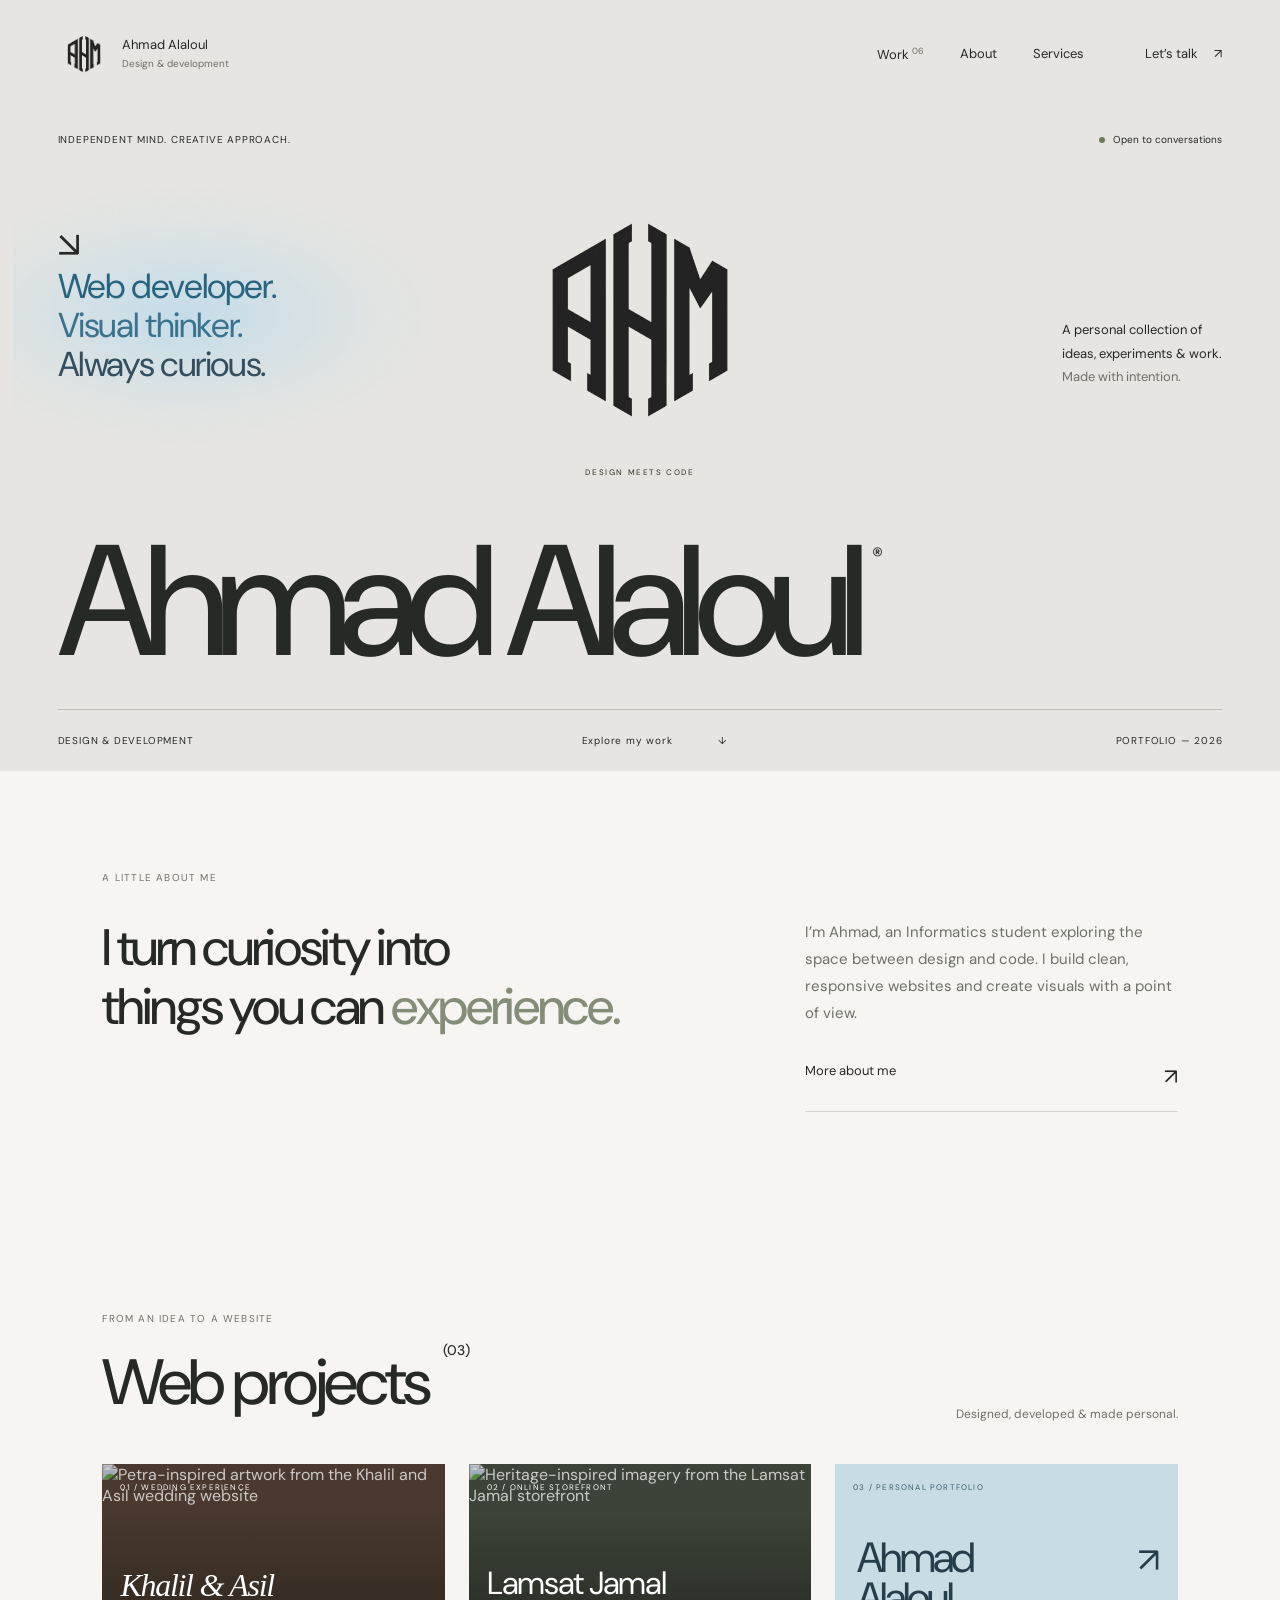
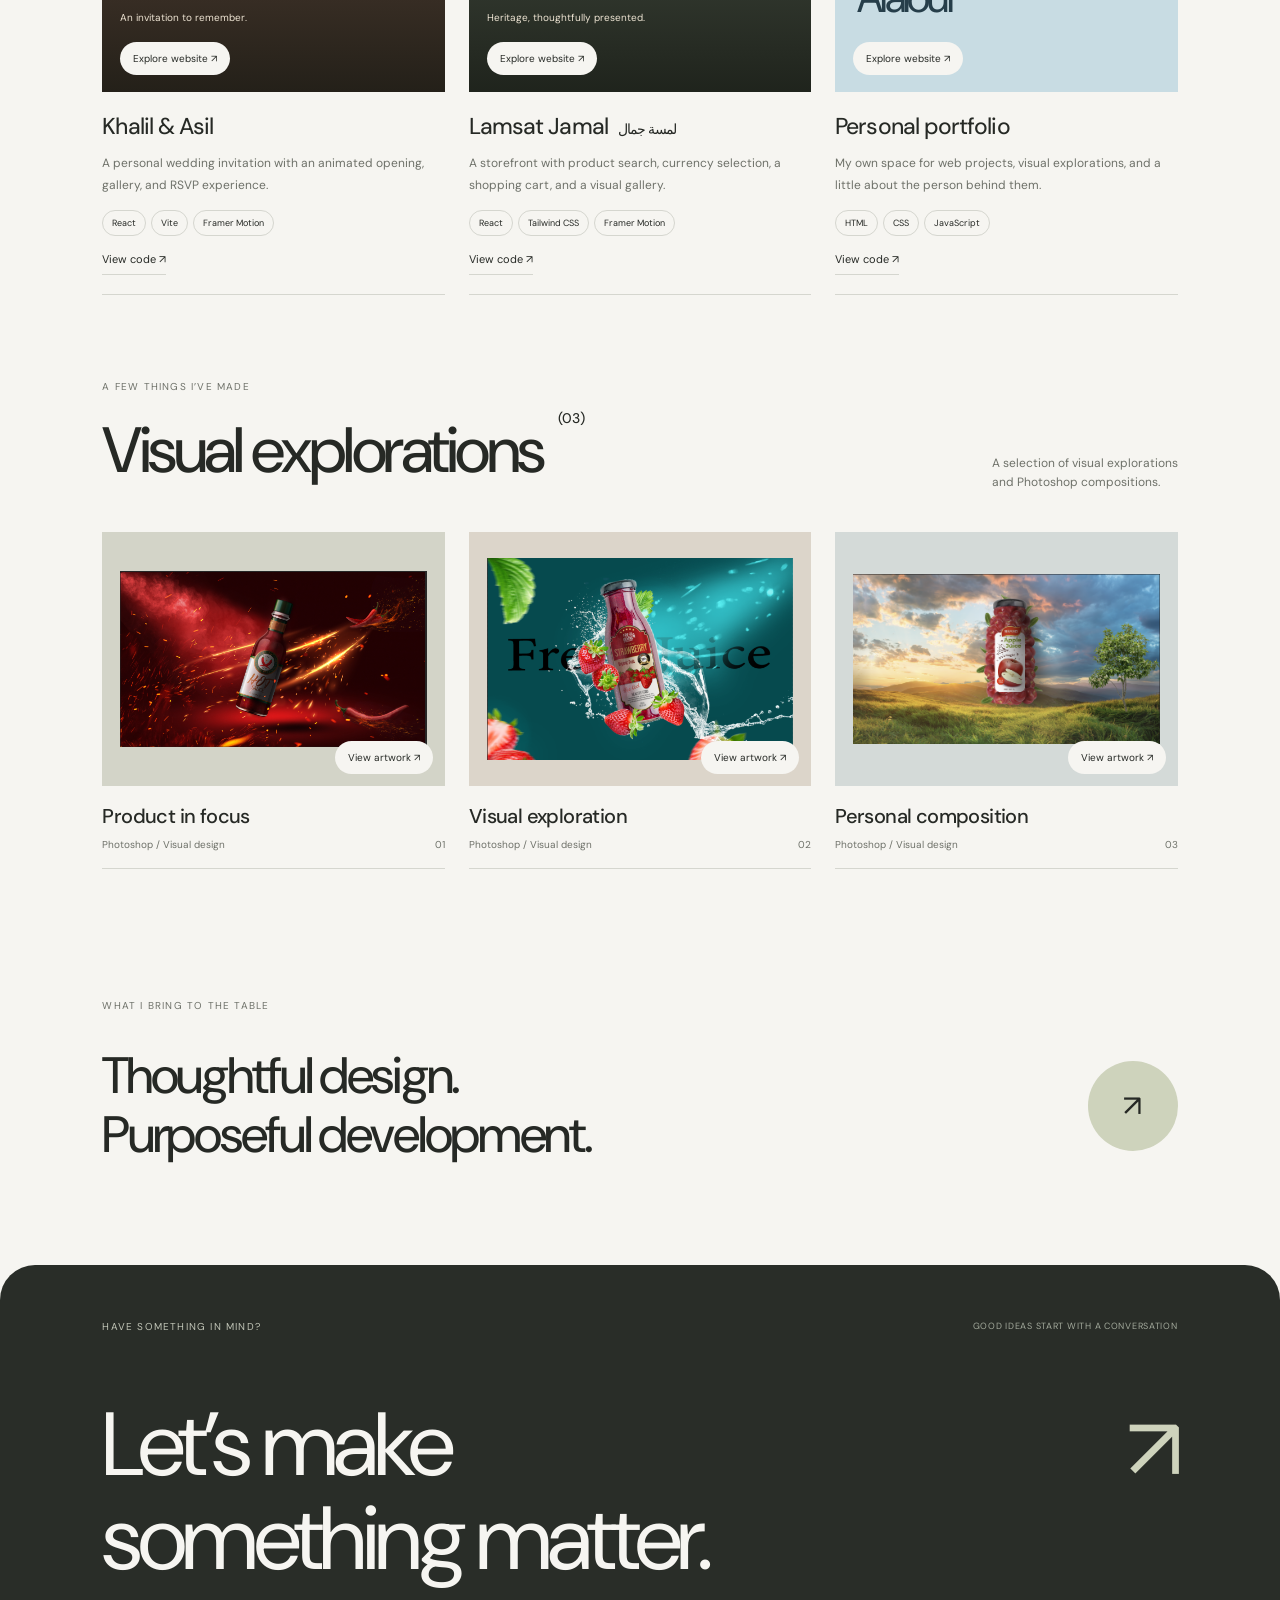
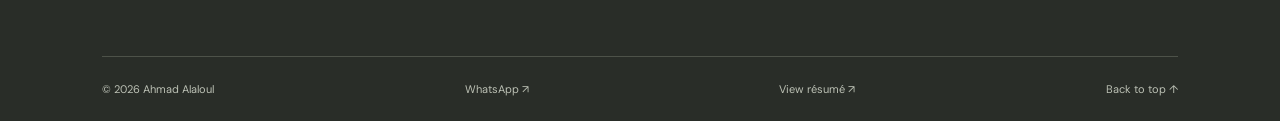
==== commit 686c3aef: "Open live websites directly, compact project grids and add soft blue intro" ====
--- a/index.html
+++ b/index.html
@@ -1 +1 @@
-<!DOCTYPE html><html lang="en"><head><meta charset="UTF-8"><meta name="viewport" content="width=device-width, initial-scale=1"><meta name="description" content="Ahmad Alaloul — Informatics student, web developer and visual thinker. Explore selected work in web and visual design."><meta name="theme-color" content="#e6e5e1"><title>Ahmad Alaloul — Creative Developer & Visual Designer</title><link rel="icon" href="image/ahmad logo.png"><link rel="stylesheet" href="css/style.css?v=20261107-work4"><script src="js/script.js?v=20261107-work4" defer></script></head><body id="top"><a class="skip-link" href="#main">Skip to content</a><header class="header"><a class="brand" href="index.html" aria-label="Ahmad Alaloul home"><img class="brand-logo" width="52" height="52" style="display:block;width:52px;height:52px;object-fit:contain;flex-shrink:0" src="image/ahmad logo.png" alt="Ahmad monogram"><span>Ahmad Alaloul<br><small>Design & development</small></span></a><button class="menu-toggle" aria-expanded="false" aria-controls="navigation">Menu <span>+</span></button><nav id="navigation" aria-label="Main navigation"><a href="portfolio.html">Work <sup>05</sup></a><a href="about.html">About</a><a href="services.html">Services</a><a href="contact.html">Let’s talk <span>↗</span></a></nav></header><main id="main"><section class="hero"><div class="hero-topline"><span>INDEPENDENT MIND. CREATIVE APPROACH.</span><span class="availability"><i></i> Open to conversations</span></div><div class="hero-main"><div class="hero-intro"><span class="small-arrow">↘</span><p>Web developer.<br>Visual thinker.<br>Always curious.</p></div><div class="hero-monogram hero-own-logo" style="transform:none;letter-spacing:normal"><img src="image/ahmad logo.png" width="280" height="280" style="display:block;width:100%;height:100%;object-fit:contain" alt="Ahmad’s personal monogram"><span class="orbit-label">DESIGN MEETS CODE</span></div><p class="hero-side">A personal collection of<br>ideas, experiments & work.<br><span>Made with intention.</span></p></div><div class="name-wrap"><h1>Ahmad Alaloul<span>®</span></h1></div><div class="hero-bottom"><span>DESIGN & DEVELOPMENT</span><a href="#websites">Explore my work <span>↓</span></a><span>PORTFOLIO — 2026</span></div></section><section class="intro section-pad" id="about"><p class="eyebrow">A LITTLE ABOUT ME</p><div class="intro-grid"><h2>I turn curiosity into<br>things you can <em>experience.</em></h2><div><p>I’m Ahmad, an Informatics student exploring the space between design and code. I build clean, responsive websites and create visuals with a point of view.</p><a class="round-link" href="about.html">More about me <span>↗</span></a></div></div></section><section class="website-work section-pad" id="websites"><div class="section-heading"><div><p class="eyebrow">FROM AN IDEA TO A WEBSITE</p><h2>Web projects<span class="count">(02)</span></h2></div><span class="section-note">Designed, developed & made personal.</span></div><div class="website-grid"><article class="website-card wedding-project"><a class="website-visual" href="https://github.com/ahmadforbusiness18-ui/khalil-asil-wedding" target="_blank" rel="noopener noreferrer"><img src="https://raw.githubusercontent.com/ahmadforbusiness18-ui/khalil-asil-wedding/main/public/images/hero.png" alt="Petra-inspired artwork from the Khalil and Asil wedding website" loading="lazy"><span class="website-badge">01 / WEDDING EXPERIENCE</span><span class="website-overlay"><span>Khalil &amp; Asil</span><small>An invitation to remember.</small></span><span class="project-view">Explore project ↗</span></a><div class="website-details"><div><h3>Khalil &amp; Asil</h3><p>A personal wedding invitation with an animated opening, gallery, and RSVP experience.</p><div class="skill-tags"><span>React</span><span>Vite</span><span>Framer Motion</span></div></div><a class="source-link" href="https://github.com/ahmadforbusiness18-ui/khalil-asil-wedding" target="_blank" rel="noopener noreferrer">View code ↗</a></div></article><article class="website-card store-project"><a class="website-visual" href="https://github.com/ahmadforbusiness18-ui/lamsat-jamal" target="_blank" rel="noopener noreferrer"><img src="https://raw.githubusercontent.com/ahmadforbusiness18-ui/lamsat-jamal/main/public/photos/heritage-hero.png" alt="Heritage-inspired imagery from the Lamsat Jamal storefront" loading="lazy"><span class="website-badge">02 / ONLINE STOREFRONT</span><span class="website-overlay"><span>Lamsat Jamal</span><small>Heritage, thoughtfully presented.</small></span><span class="project-view">Explore project ↗</span></a><div class="website-details"><div><h3>Lamsat Jamal <span lang="ar" dir="rtl">لمسة جمال</span></h3><p>A storefront with product search, currency selection, a shopping cart, and a visual gallery.</p><div class="skill-tags"><span>React</span><span>Tailwind CSS</span><span>Framer Motion</span></div></div><a class="source-link" href="https://github.com/ahmadforbusiness18-ui/lamsat-jamal" target="_blank" rel="noopener noreferrer">View code ↗</a></div></article></div></section><section class="work section-pad" id="work"><div class="section-heading"><div><p class="eyebrow">A FEW THINGS I’VE MADE</p><h2>Visual explorations<span class="count">(03)</span></h2></div><span class="section-note">A selection of visual explorations<br>and Photoshop compositions.</span></div><div class="project-grid"><a class="project project-1" href="image/desgin photshop 1.png" target="_blank" rel="noopener" aria-label="Open Product in focus artwork"><div class="project-image"><img src="image/desgin photshop 1.png" alt="Product in focus — original Photoshop artwork by Ahmad" loading="lazy"><span class="project-view">View artwork ↗</span></div><div class="project-caption"><h3>Product in focus</h3><span>Photoshop / Visual design <span>01</span></span></div></a><a class="project project-2" href="image/desgin photshop 2.png" target="_blank" rel="noopener" aria-label="Open Visual exploration artwork"><div class="project-image"><img src="image/desgin photshop 2.png" alt="Visual exploration — original Photoshop artwork by Ahmad" loading="lazy"><span class="project-view">View artwork ↗</span></div><div class="project-caption"><h3>Visual exploration</h3><span>Photoshop / Visual design <span>02</span></span></div></a><a class="project project-3" href="image/desgin photshop 3.png" target="_blank" rel="noopener" aria-label="Open Personal composition artwork"><div class="project-image"><img src="image/desgin photshop 3.png" alt="Personal composition — original Photoshop artwork by Ahmad" loading="lazy"><span class="project-view">View artwork ↗</span></div><div class="project-caption"><h3>Personal composition</h3><span>Photoshop / Visual design <span>03</span></span></div></a></div></section><section class="services-strip section-pad"><p class="eyebrow">WHAT I BRING TO THE TABLE</p><a href="services.html"><h2>Thoughtful design.<br>Purposeful development.</h2><span class="circle-arrow">↗</span></a></section></main><footer id="contact"><div class="footer-top"><p class="eyebrow">HAVE SOMETHING IN MIND?</p><span>GOOD IDEAS START WITH A CONVERSATION</span></div><a class="contact-title" href="contact.html">Let’s make<br>something matter.<span>↗</span></a><div class="footer-bottom"><span>© <span data-year>2026</span> Ahmad Alaloul</span><a href="https://wa.me/6282296861147" target="_blank" rel="noopener noreferrer">WhatsApp ↗</a><a href="files/CV_AHMAD-ALALOUL-2026.pdf" target="_blank" rel="noopener">View résumé ↗</a><a href="#top">Back to top ↑</a></div></footer></body></html>+<!DOCTYPE html><html lang="en"><head><meta charset="UTF-8"><meta name="viewport" content="width=device-width, initial-scale=1"><meta name="description" content="Ahmad Alaloul — Informatics student, web developer and visual thinker. Explore selected work in web and visual design."><meta name="theme-color" content="#e6e5e1"><title>Ahmad Alaloul — Creative Developer & Visual Designer</title><link rel="icon" href="image/ahmad logo.png"><link rel="stylesheet" href="css/style.css?v=20261107-grid5"><script src="js/script.js?v=20261107-work4" defer></script></head><body id="top"><a class="skip-link" href="#main">Skip to content</a><header class="header"><a class="brand" href="index.html" aria-label="Ahmad Alaloul home"><img class="brand-logo" width="52" height="52" style="display:block;width:52px;height:52px;object-fit:contain;flex-shrink:0" src="image/ahmad logo.png" alt="Ahmad monogram"><span>Ahmad Alaloul<br><small>Design & development</small></span></a><button class="menu-toggle" aria-expanded="false" aria-controls="navigation">Menu <span>+</span></button><nav id="navigation" aria-label="Main navigation"><a href="portfolio.html">Work <sup>06</sup></a><a href="about.html">About</a><a href="services.html">Services</a><a href="contact.html">Let’s talk <span>↗</span></a></nav></header><main id="main"><section class="hero"><div class="hero-topline"><span>INDEPENDENT MIND. CREATIVE APPROACH.</span><span class="availability"><i></i> Open to conversations</span></div><div class="hero-main"><div class="hero-intro"><span class="small-arrow">↘</span><p><span class="intro-blue">Web developer.</span><br><span class="intro-blue-soft">Visual thinker.</span><br><span class="intro-blue-dark">Always curious.</span></p></div><div class="hero-monogram hero-own-logo" style="transform:none;letter-spacing:normal"><img src="image/ahmad logo.png" width="280" height="280" style="display:block;width:100%;height:100%;object-fit:contain" alt="Ahmad’s personal monogram"><span class="orbit-label">DESIGN MEETS CODE</span></div><p class="hero-side">A personal collection of<br>ideas, experiments & work.<br><span>Made with intention.</span></p></div><div class="name-wrap"><h1>Ahmad Alaloul<span>®</span></h1></div><div class="hero-bottom"><span>DESIGN & DEVELOPMENT</span><a href="#websites">Explore my work <span>↓</span></a><span>PORTFOLIO — 2026</span></div></section><section class="intro section-pad" id="about"><p class="eyebrow">A LITTLE ABOUT ME</p><div class="intro-grid"><h2>I turn curiosity into<br>things you can <em>experience.</em></h2><div><p>I’m Ahmad, an Informatics student exploring the space between design and code. I build clean, responsive websites and create visuals with a point of view.</p><a class="round-link" href="about.html">More about me <span>↗</span></a></div></div></section><section class="website-work section-pad" id="websites"><div class="section-heading"><div><p class="eyebrow">FROM AN IDEA TO A WEBSITE</p><h2>Web projects<span class="count">(03)</span></h2></div><span class="section-note">Designed, developed & made personal.</span></div><div class="website-grid"><article class="website-card wedding-project"><a class="website-visual" href="https://ahmadforbusiness18-ui.github.io/khalil-asil-wedding/" target="_blank" rel="noopener noreferrer"><img src="https://raw.githubusercontent.com/ahmadforbusiness18-ui/khalil-asil-wedding/main/public/images/hero.png" alt="Petra-inspired artwork from the Khalil and Asil wedding website" loading="lazy"><span class="website-badge">01 / WEDDING EXPERIENCE</span><span class="website-overlay"><span>Khalil &amp; Asil</span><small>An invitation to remember.</small></span><span class="project-view">Explore website ↗</span></a><div class="website-details"><div><h3>Khalil &amp; Asil</h3><p>A personal wedding invitation with an animated opening, gallery, and RSVP experience.</p><div class="skill-tags"><span>React</span><span>Vite</span><span>Framer Motion</span></div></div><a class="source-link" href="https://github.com/ahmadforbusiness18-ui/khalil-asil-wedding" target="_blank" rel="noopener noreferrer">View code ↗</a></div></article><article class="website-card store-project"><a class="website-visual" href="https://ahmadforbusiness18-ui.github.io/lamsat-jamal/" target="_blank" rel="noopener noreferrer"><img src="https://raw.githubusercontent.com/ahmadforbusiness18-ui/lamsat-jamal/main/public/photos/heritage-hero.png" alt="Heritage-inspired imagery from the Lamsat Jamal storefront" loading="lazy"><span class="website-badge">02 / ONLINE STOREFRONT</span><span class="website-overlay"><span>Lamsat Jamal</span><small>Heritage, thoughtfully presented.</small></span><span class="project-view">Explore website ↗</span></a><div class="website-details"><div><h3>Lamsat Jamal <span lang="ar" dir="rtl">لمسة جمال</span></h3><p>A storefront with product search, currency selection, a shopping cart, and a visual gallery.</p><div class="skill-tags"><span>React</span><span>Tailwind CSS</span><span>Framer Motion</span></div></div><a class="source-link" href="https://github.com/ahmadforbusiness18-ui/lamsat-jamal" target="_blank" rel="noopener noreferrer">View code ↗</a></div></article><article class="website-card portfolio-project"><a class="website-visual portfolio-preview" href="https://ahmadforbusiness18-ui.github.io/ahmad-portfolio/" target="_blank" rel="noopener noreferrer"><span class="website-badge">03 / PERSONAL PORTFOLIO</span><span class="portfolio-preview-name" aria-hidden="true">Ahmad<br>Alaloul<span>↗</span></span><span class="project-view">Explore website ↗</span></a><div class="website-details"><div><h3>Personal portfolio</h3><p>My own space for web projects, visual explorations, and a little about the person behind them.</p><div class="skill-tags"><span>HTML</span><span>CSS</span><span>JavaScript</span></div></div><a class="source-link" href="https://github.com/ahmadforbusiness18-ui/ahmad-portfolio" target="_blank" rel="noopener noreferrer">View code ↗</a></div></article></div></section><section class="work section-pad" id="work"><div class="section-heading"><div><p class="eyebrow">A FEW THINGS I’VE MADE</p><h2>Visual explorations<span class="count">(03)</span></h2></div><span class="section-note">A selection of visual explorations<br>and Photoshop compositions.</span></div><div class="project-grid"><a class="project project-1" href="image/desgin photshop 1.png" target="_blank" rel="noopener" aria-label="Open Product in focus artwork"><div class="project-image"><img src="image/desgin photshop 1.png" alt="Product in focus — original Photoshop artwork by Ahmad" loading="lazy"><span class="project-view">View artwork ↗</span></div><div class="project-caption"><h3>Product in focus</h3><span>Photoshop / Visual design <span>01</span></span></div></a><a class="project project-2" href="image/desgin photshop 2.png" target="_blank" rel="noopener" aria-label="Open Visual exploration artwork"><div class="project-image"><img src="image/desgin photshop 2.png" alt="Visual exploration — original Photoshop artwork by Ahmad" loading="lazy"><span class="project-view">View artwork ↗</span></div><div class="project-caption"><h3>Visual exploration</h3><span>Photoshop / Visual design <span>02</span></span></div></a><a class="project project-3" href="image/desgin photshop 3.png" target="_blank" rel="noopener" aria-label="Open Personal composition artwork"><div class="project-image"><img src="image/desgin photshop 3.png" alt="Personal composition — original Photoshop artwork by Ahmad" loading="lazy"><span class="project-view">View artwork ↗</span></div><div class="project-caption"><h3>Personal composition</h3><span>Photoshop / Visual design <span>03</span></span></div></a></div></section><section class="services-strip section-pad"><p class="eyebrow">WHAT I BRING TO THE TABLE</p><a href="services.html"><h2>Thoughtful design.<br>Purposeful development.</h2><span class="circle-arrow">↗</span></a></section></main><footer id="contact"><div class="footer-top"><p class="eyebrow">HAVE SOMETHING IN MIND?</p><span>GOOD IDEAS START WITH A CONVERSATION</span></div><a class="contact-title" href="contact.html">Let’s make<br>something matter.<span>↗</span></a><div class="footer-bottom"><span>© <span data-year>2026</span> Ahmad Alaloul</span><a href="https://wa.me/6282296861147" target="_blank" rel="noopener noreferrer">WhatsApp ↗</a><a href="files/CV_AHMAD-ALALOUL-2026.pdf" target="_blank" rel="noopener">View résumé ↗</a><a href="#top">Back to top ↑</a></div></footer></body></html>
--- a/css/style.css
+++ b/css/style.css
@@ -7,3 +7,6 @@
 /* Website portfolio and motion */
 .name-wrap h1{font-size:clamp(60px,12.3vw,230px)}
 .website-work{padding-bottom:45px}.website-grid{display:grid;grid-template-columns:1fr 1fr;gap:30px}.website-card{min-width:0}.website-visual{position:relative;display:block;aspect-ratio:1.23;overflow:hidden;background:#49392e;color:#fff}.store-project .website-visual{background:#3c4338}.website-visual>img{display:block;width:100%;height:100%;object-fit:cover;transition:transform .8s cubic-bezier(.2,.7,.2,1);opacity:.72}.website-visual:after{content:"";position:absolute;inset:0;background:linear-gradient(transparent 20%,rgba(15,18,13,.64));pointer-events:none}.website-visual:hover>img{transform:scale(1.06)}.website-badge{position:absolute;top:25px;left:25px;font-size:9px;letter-spacing:.15em;z-index:1}.website-overlay{position:absolute;left:30px;right:25px;bottom:90px;z-index:1;display:grid;gap:10px}.website-overlay>span{font-size:clamp(28px,3.4vw,52px);letter-spacing:-.04em}.wedding-project .website-overlay>span{font-family:Georgia,serif;font-style:italic}.website-overlay small{font-size:12px;color:#eee4d3}.website-visual .project-view{z-index:1;color:var(--ink);left:30px;right:auto;bottom:25px}.website-details{padding:25px 0;border-bottom:1px solid var(--line)}.website-details h3{font-size:26px;font-weight:450;letter-spacing:-.04em;margin-bottom:12px}.website-details h3>span{font-size:18px;display:inline-block;margin-left:10px}.website-details p{font-size:13px;color:var(--muted);line-height:1.8;max-width:420px}.website-details .skill-tags{margin-top:18px}.source-link{display:inline-block;font-size:12px;margin-top:22px;border-bottom:1px solid var(--line);padding-bottom:8px}.hero-monogram.hero-own-logo{animation:logo-arrive 1.1s cubic-bezier(.2,.7,.2,1) both}.name-wrap{overflow:hidden}.name-wrap h1{animation:name-arrive 1.1s cubic-bezier(.2,.7,.2,1) both}.hero-intro{animation:soft-arrive .9s .1s both}.hero-bottom a span{display:inline-block;animation:arrow-drift 2.5s ease-in-out infinite}.reveal-ready{opacity:0;transform:translateY(28px);transition:opacity .75s ease,transform .75s cubic-bezier(.2,.7,.2,1)}.reveal-ready.is-visible{opacity:1;transform:none}.project-view,.pill{transition:background .25s,transform .25s}.project:hover .project-view,.website-visual:hover .project-view{transform:translateY(-4px)}@keyframes name-arrive{from{transform:translateY(105%);opacity:0}to{transform:translateY(0);opacity:1}}@keyframes logo-arrive{from{opacity:0;transform:translateY(20px) scale(.94)}to{opacity:1;transform:translateY(0) scale(1)}}@keyframes soft-arrive{from{opacity:0;transform:translateY(15px)}to{opacity:1;transform:translateY(0)}}@keyframes arrow-drift{0%,100%{transform:translateY(0)}50%{transform:translateY(5px)}}@media(max-width:760px){.name-wrap h1{font-size:12vw}.website-grid{grid-template-columns:1fr;gap:40px}.website-work{padding-bottom:20px}.website-visual{aspect-ratio:1.15}.website-overlay>span{font-size:38px}.website-overlay{left:22px}.website-badge{left:22px}.website-visual .project-view{left:22px}}@media(prefers-reduced-motion:reduce){.reveal-ready{opacity:1;transform:none}.hero-monogram.hero-own-logo,.name-wrap h1,.hero-intro,.hero-bottom a span{animation:none!important}}
+
+/* Compact projects and sky-blue introduction */
+.hero-intro{position:relative;isolation:isolate}.hero-intro:before{content:"";position:absolute;z-index:-1;inset:-35px -30px -25px -45px;background:radial-gradient(ellipse at 40% 50%,rgba(160,211,240,.48),rgba(191,224,243,.15) 52%,transparent 72%);pointer-events:none}.intro-blue{color:#276480}.intro-blue-soft{color:#39738f}.intro-blue-dark{color:#344e5d}.website-grid{grid-template-columns:repeat(3,minmax(0,1fr));gap:24px}.website-visual{aspect-ratio:1.5}.website-badge{font-size:8px;left:18px;top:18px}.website-overlay{left:18px;right:18px;bottom:68px;gap:7px}.website-overlay>span{font-size:clamp(24px,2.5vw,38px)}.website-overlay small{font-size:10px}.website-visual .project-view{left:18px;bottom:17px;font-size:10px;padding:10px 13px}.website-details{padding:19px 0}.website-details h3{font-size:23px}.website-details h3>span{font-size:14px;margin-left:5px}.website-details p{font-size:12px}.website-details .skill-tags{gap:5px;margin-top:14px}.website-details .skill-tags span{font-size:9px;padding:6px 9px}.source-link{margin-top:16px;font-size:11px}.project-grid{grid-template-columns:repeat(3,minmax(0,1fr));gap:24px}.project:first-child{grid-column:auto}.project-image,.project:first-child .project-image{aspect-ratio:1.35;padding:18px}.project-caption{align-items:start;flex-direction:column;gap:9px;padding:17px 0}.project-caption h3{font-size:20px}.project-caption>span{display:flex;justify-content:space-between;width:100%;font-size:10px}.project-view{font-size:10px;padding:10px 13px;right:12px;bottom:12px}.portfolio-preview.website-visual{background:#c8dce3;color:#263e4a;display:flex;align-items:center;padding:38px 22px}.portfolio-preview:after{display:none}.portfolio-preview-name{font-size:clamp(28px,3.3vw,49px);letter-spacing:-.065em;line-height:.95}.portfolio-preview-name>span{position:absolute;right:20px;top:35%;font-size:35px}.portfolio-preview .website-badge{color:#3b5d6a}@media(min-width:761px) and (max-width:1050px){.section-pad{padding-left:5%;padding-right:5%}.website-overlay>span{font-size:25px}.website-overlay small{display:none}.website-details h3{font-size:20px}.website-details h3>span{display:block;margin:5px 0 0}.website-visual{aspect-ratio:1.3}}@media(max-width:760px){.website-grid,.project-grid{grid-template-columns:repeat(2,minmax(0,1fr));gap:28px 16px}.website-visual{aspect-ratio:1.15}.website-overlay>span{font-size:24px}.website-overlay small{display:none}.website-badge{font-size:7px;left:12px;top:12px;letter-spacing:.07em}.website-overlay{left:12px;bottom:65px}.website-visual .project-view{left:12px;font-size:9px;padding:9px}.website-details h3{font-size:20px}.website-details h3>span{display:block;margin:5px 0}.portfolio-preview.website-visual{padding:40px 15px}.portfolio-preview-name{font-size:30px}.portfolio-preview-name>span{font-size:24px;right:10px}.project-image,.project:first-child .project-image{padding:12px;aspect-ratio:1.2}.project-caption h3{font-size:18px}.project-caption>span{font-size:9px}.project-view{font-size:9px;padding:8px}.hero-intro:before{inset:-15px -10px -15px -20px}}@media(max-width:480px){.website-grid,.project-grid{grid-template-columns:1fr}.website-visual{aspect-ratio:1.65}.website-overlay>span{font-size:34px}.website-details h3>span{display:inline-block;margin-left:7px}.project-image,.project:first-child .project-image{aspect-ratio:1.6;padding:20px}.portfolio-preview-name{font-size:46px}}
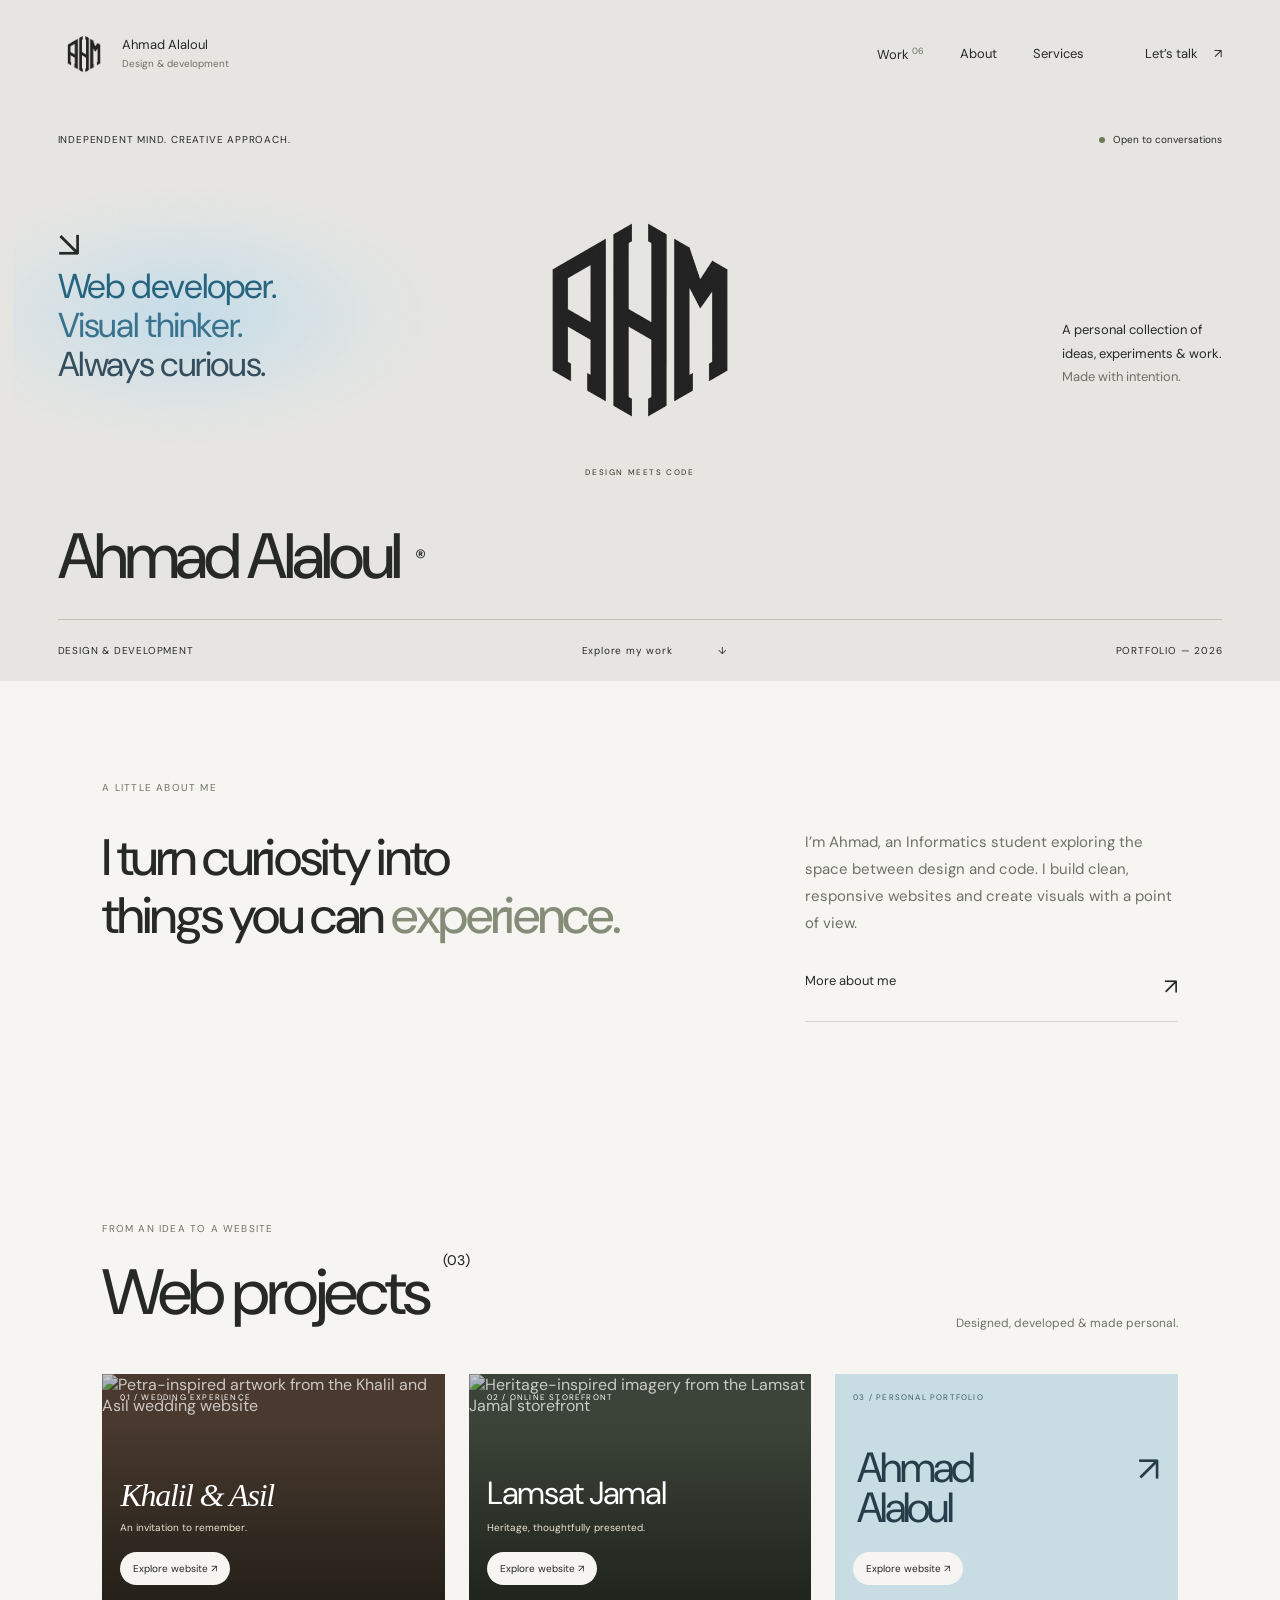
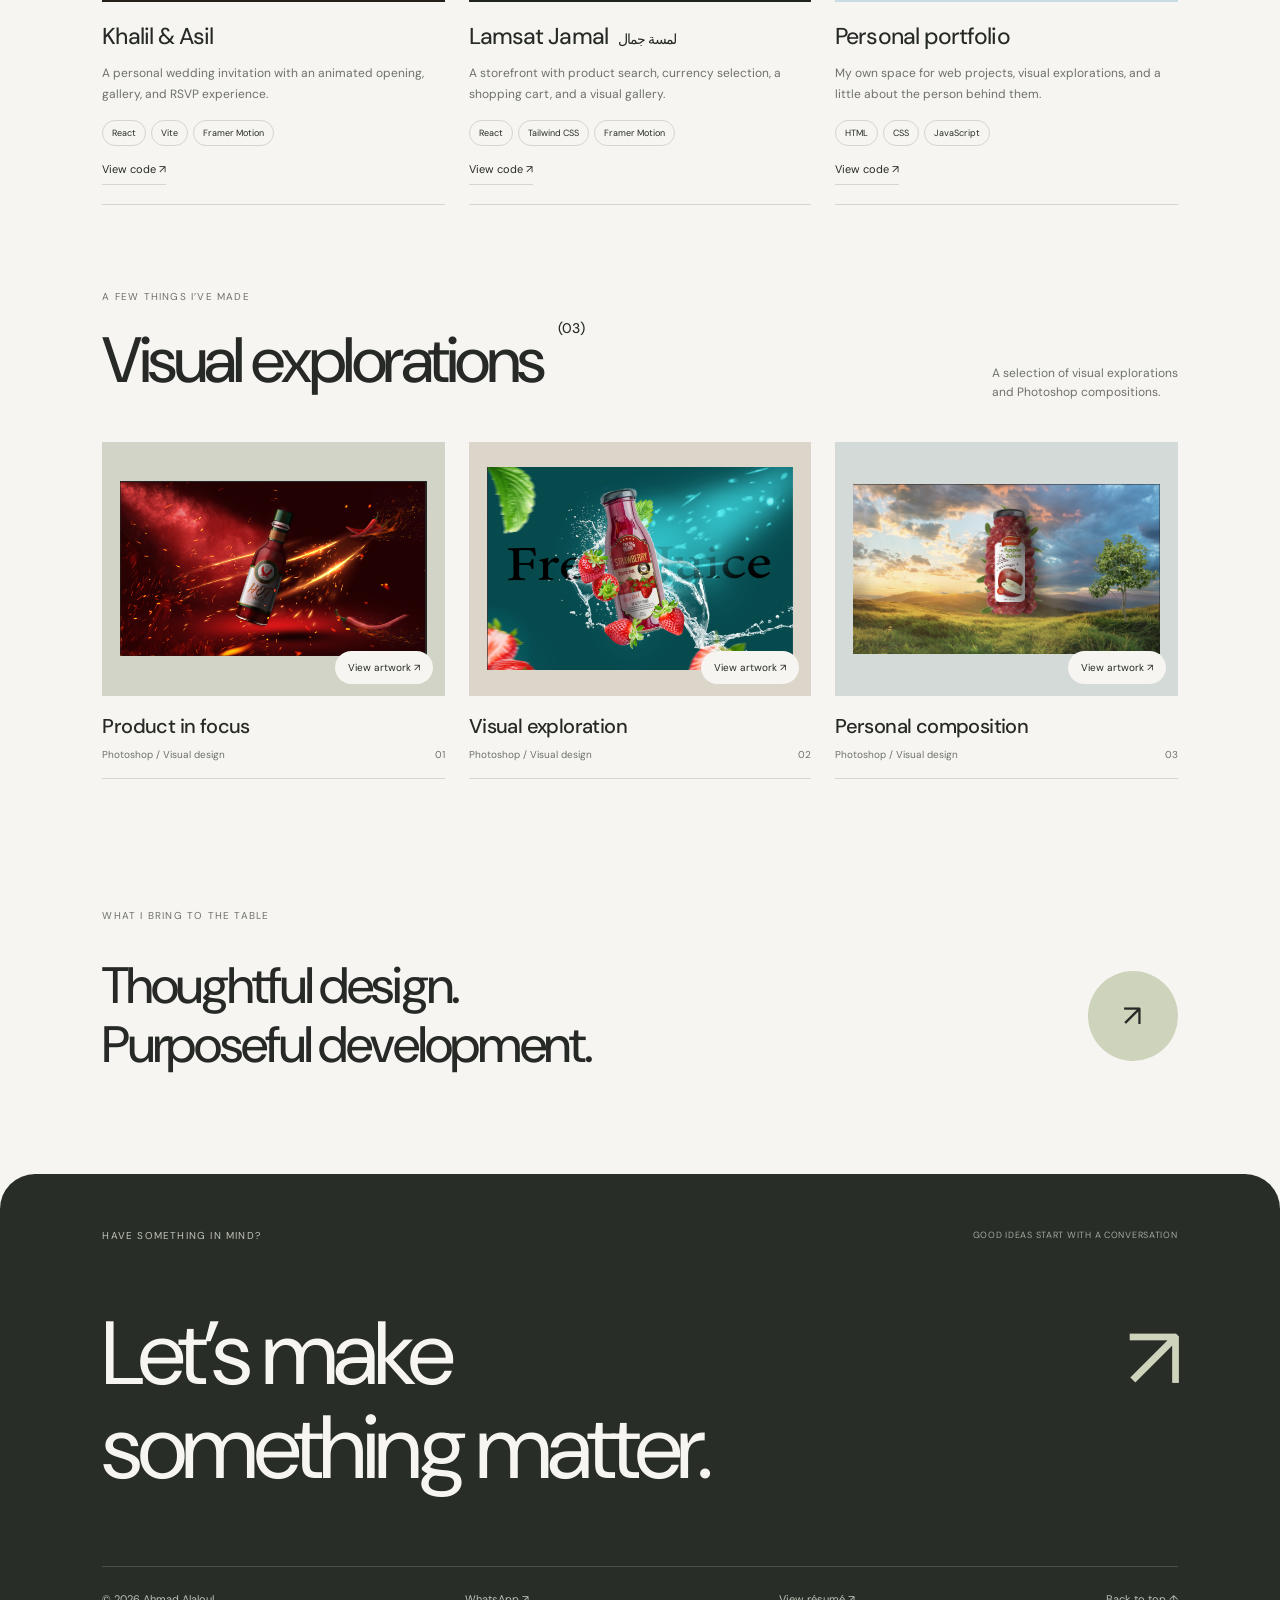
==== commit 1a98fabd: "Make hero name clearly smaller with 80px cap and refresh CSS cache" ====
--- a/index.html
+++ b/index.html
@@ -1 +1 @@
-<!DOCTYPE html><html lang="en"><head><meta charset="UTF-8"><meta name="viewport" content="width=device-width, initial-scale=1"><meta name="description" content="Ahmad Alaloul — Informatics student, web developer and visual thinker. Explore selected work in web and visual design."><meta name="theme-color" content="#e6e5e1"><title>Ahmad Alaloul — Creative Developer & Visual Designer</title><link rel="icon" href="image/ahmad logo.png"><link rel="stylesheet" href="css/style.css?v=20261107-grid5"><script src="js/script.js?v=20261107-work4" defer></script></head><body id="top"><a class="skip-link" href="#main">Skip to content</a><header class="header"><a class="brand" href="index.html" aria-label="Ahmad Alaloul home"><img class="brand-logo" width="52" height="52" style="display:block;width:52px;height:52px;object-fit:contain;flex-shrink:0" src="image/ahmad logo.png" alt="Ahmad monogram"><span>Ahmad Alaloul<br><small>Design & development</small></span></a><button class="menu-toggle" aria-expanded="false" aria-controls="navigation">Menu <span>+</span></button><nav id="navigation" aria-label="Main navigation"><a href="portfolio.html">Work <sup>06</sup></a><a href="about.html">About</a><a href="services.html">Services</a><a href="contact.html">Let’s talk <span>↗</span></a></nav></header><main id="main"><section class="hero"><div class="hero-topline"><span>INDEPENDENT MIND. CREATIVE APPROACH.</span><span class="availability"><i></i> Open to conversations</span></div><div class="hero-main"><div class="hero-intro"><span class="small-arrow">↘</span><p><span class="intro-blue">Web developer.</span><br><span class="intro-blue-soft">Visual thinker.</span><br><span class="intro-blue-dark">Always curious.</span></p></div><div class="hero-monogram hero-own-logo" style="transform:none;letter-spacing:normal"><img src="image/ahmad logo.png" width="280" height="280" style="display:block;width:100%;height:100%;object-fit:contain" alt="Ahmad’s personal monogram"><span class="orbit-label">DESIGN MEETS CODE</span></div><p class="hero-side">A personal collection of<br>ideas, experiments & work.<br><span>Made with intention.</span></p></div><div class="name-wrap"><h1>Ahmad Alaloul<span>®</span></h1></div><div class="hero-bottom"><span>DESIGN & DEVELOPMENT</span><a href="#websites">Explore my work <span>↓</span></a><span>PORTFOLIO — 2026</span></div></section><section class="intro section-pad" id="about"><p class="eyebrow">A LITTLE ABOUT ME</p><div class="intro-grid"><h2>I turn curiosity into<br>things you can <em>experience.</em></h2><div><p>I’m Ahmad, an Informatics student exploring the space between design and code. I build clean, responsive websites and create visuals with a point of view.</p><a class="round-link" href="about.html">More about me <span>↗</span></a></div></div></section><section class="website-work section-pad" id="websites"><div class="section-heading"><div><p class="eyebrow">FROM AN IDEA TO A WEBSITE</p><h2>Web projects<span class="count">(03)</span></h2></div><span class="section-note">Designed, developed & made personal.</span></div><div class="website-grid"><article class="website-card wedding-project"><a class="website-visual" href="https://ahmadforbusiness18-ui.github.io/khalil-asil-wedding/" target="_blank" rel="noopener noreferrer"><img src="https://raw.githubusercontent.com/ahmadforbusiness18-ui/khalil-asil-wedding/main/public/images/hero.png" alt="Petra-inspired artwork from the Khalil and Asil wedding website" loading="lazy"><span class="website-badge">01 / WEDDING EXPERIENCE</span><span class="website-overlay"><span>Khalil &amp; Asil</span><small>An invitation to remember.</small></span><span class="project-view">Explore website ↗</span></a><div class="website-details"><div><h3>Khalil &amp; Asil</h3><p>A personal wedding invitation with an animated opening, gallery, and RSVP experience.</p><div class="skill-tags"><span>React</span><span>Vite</span><span>Framer Motion</span></div></div><a class="source-link" href="https://github.com/ahmadforbusiness18-ui/khalil-asil-wedding" target="_blank" rel="noopener noreferrer">View code ↗</a></div></article><article class="website-card store-project"><a class="website-visual" href="https://ahmadforbusiness18-ui.github.io/lamsat-jamal/" target="_blank" rel="noopener noreferrer"><img src="https://raw.githubusercontent.com/ahmadforbusiness18-ui/lamsat-jamal/main/public/photos/heritage-hero.png" alt="Heritage-inspired imagery from the Lamsat Jamal storefront" loading="lazy"><span class="website-badge">02 / ONLINE STOREFRONT</span><span class="website-overlay"><span>Lamsat Jamal</span><small>Heritage, thoughtfully presented.</small></span><span class="project-view">Explore website ↗</span></a><div class="website-details"><div><h3>Lamsat Jamal <span lang="ar" dir="rtl">لمسة جمال</span></h3><p>A storefront with product search, currency selection, a shopping cart, and a visual gallery.</p><div class="skill-tags"><span>React</span><span>Tailwind CSS</span><span>Framer Motion</span></div></div><a class="source-link" href="https://github.com/ahmadforbusiness18-ui/lamsat-jamal" target="_blank" rel="noopener noreferrer">View code ↗</a></div></article><article class="website-card portfolio-project"><a class="website-visual portfolio-preview" href="https://ahmadforbusiness18-ui.github.io/ahmad-portfolio/" target="_blank" rel="noopener noreferrer"><span class="website-badge">03 / PERSONAL PORTFOLIO</span><span class="portfolio-preview-name" aria-hidden="true">Ahmad<br>Alaloul<span>↗</span></span><span class="project-view">Explore website ↗</span></a><div class="website-details"><div><h3>Personal portfolio</h3><p>My own space for web projects, visual explorations, and a little about the person behind them.</p><div class="skill-tags"><span>HTML</span><span>CSS</span><span>JavaScript</span></div></div><a class="source-link" href="https://github.com/ahmadforbusiness18-ui/ahmad-portfolio" target="_blank" rel="noopener noreferrer">View code ↗</a></div></article></div></section><section class="work section-pad" id="work"><div class="section-heading"><div><p class="eyebrow">A FEW THINGS I’VE MADE</p><h2>Visual explorations<span class="count">(03)</span></h2></div><span class="section-note">A selection of visual explorations<br>and Photoshop compositions.</span></div><div class="project-grid"><a class="project project-1" href="image/desgin photshop 1.png" target="_blank" rel="noopener" aria-label="Open Product in focus artwork"><div class="project-image"><img src="image/desgin photshop 1.png" alt="Product in focus — original Photoshop artwork by Ahmad" loading="lazy"><span class="project-view">View artwork ↗</span></div><div class="project-caption"><h3>Product in focus</h3><span>Photoshop / Visual design <span>01</span></span></div></a><a class="project project-2" href="image/desgin photshop 2.png" target="_blank" rel="noopener" aria-label="Open Visual exploration artwork"><div class="project-image"><img src="image/desgin photshop 2.png" alt="Visual exploration — original Photoshop artwork by Ahmad" loading="lazy"><span class="project-view">View artwork ↗</span></div><div class="project-caption"><h3>Visual exploration</h3><span>Photoshop / Visual design <span>02</span></span></div></a><a class="project project-3" href="image/desgin photshop 3.png" target="_blank" rel="noopener" aria-label="Open Personal composition artwork"><div class="project-image"><img src="image/desgin photshop 3.png" alt="Personal composition — original Photoshop artwork by Ahmad" loading="lazy"><span class="project-view">View artwork ↗</span></div><div class="project-caption"><h3>Personal composition</h3><span>Photoshop / Visual design <span>03</span></span></div></a></div></section><section class="services-strip section-pad"><p class="eyebrow">WHAT I BRING TO THE TABLE</p><a href="services.html"><h2>Thoughtful design.<br>Purposeful development.</h2><span class="circle-arrow">↗</span></a></section></main><footer id="contact"><div class="footer-top"><p class="eyebrow">HAVE SOMETHING IN MIND?</p><span>GOOD IDEAS START WITH A CONVERSATION</span></div><a class="contact-title" href="contact.html">Let’s make<br>something matter.<span>↗</span></a><div class="footer-bottom"><span>© <span data-year>2026</span> Ahmad Alaloul</span><a href="https://wa.me/6282296861147" target="_blank" rel="noopener noreferrer">WhatsApp ↗</a><a href="files/CV_AHMAD-ALALOUL-2026.pdf" target="_blank" rel="noopener">View résumé ↗</a><a href="#top">Back to top ↑</a></div></footer></body></html>+<!DOCTYPE html><html lang="en"><head><meta charset="UTF-8"><meta name="viewport" content="width=device-width, initial-scale=1"><meta name="description" content="Ahmad Alaloul — Informatics student, web developer and visual thinker. Explore selected work in web and visual design."><meta name="theme-color" content="#e6e5e1"><title>Ahmad Alaloul — Creative Developer & Visual Designer</title><link rel="icon" href="image/ahmad logo.png"><link rel="stylesheet" href="css/style.css?v=name80-20261107"><script src="js/script.js?v=20261107-work4" defer></script></head><body id="top"><a class="skip-link" href="#main">Skip to content</a><header class="header"><a class="brand" href="index.html" aria-label="Ahmad Alaloul home"><img class="brand-logo" width="52" height="52" style="display:block;width:52px;height:52px;object-fit:contain;flex-shrink:0" src="image/ahmad logo.png" alt="Ahmad monogram"><span>Ahmad Alaloul<br><small>Design & development</small></span></a><button class="menu-toggle" aria-expanded="false" aria-controls="navigation">Menu <span>+</span></button><nav id="navigation" aria-label="Main navigation"><a href="portfolio.html">Work <sup>06</sup></a><a href="about.html">About</a><a href="services.html">Services</a><a href="contact.html">Let’s talk <span>↗</span></a></nav></header><main id="main"><section class="hero"><div class="hero-topline"><span>INDEPENDENT MIND. CREATIVE APPROACH.</span><span class="availability"><i></i> Open to conversations</span></div><div class="hero-main"><div class="hero-intro"><span class="small-arrow">↘</span><p><span class="intro-blue">Web developer.</span><br><span class="intro-blue-soft">Visual thinker.</span><br><span class="intro-blue-dark">Always curious.</span></p></div><div class="hero-monogram hero-own-logo" style="transform:none;letter-spacing:normal"><img src="image/ahmad logo.png" width="280" height="280" style="display:block;width:100%;height:100%;object-fit:contain" alt="Ahmad’s personal monogram"><span class="orbit-label">DESIGN MEETS CODE</span></div><p class="hero-side">A personal collection of<br>ideas, experiments & work.<br><span>Made with intention.</span></p></div><div class="name-wrap"><h1 style="font-size:clamp(32px,5vw,80px);letter-spacing:-.055em;line-height:1.15">Ahmad Alaloul<span>®</span></h1></div><div class="hero-bottom"><span>DESIGN & DEVELOPMENT</span><a href="#websites">Explore my work <span>↓</span></a><span>PORTFOLIO — 2026</span></div></section><section class="intro section-pad" id="about"><p class="eyebrow">A LITTLE ABOUT ME</p><div class="intro-grid"><h2>I turn curiosity into<br>things you can <em>experience.</em></h2><div><p>I’m Ahmad, an Informatics student exploring the space between design and code. I build clean, responsive websites and create visuals with a point of view.</p><a class="round-link" href="about.html">More about me <span>↗</span></a></div></div></section><section class="website-work section-pad" id="websites"><div class="section-heading"><div><p class="eyebrow">FROM AN IDEA TO A WEBSITE</p><h2>Web projects<span class="count">(03)</span></h2></div><span class="section-note">Designed, developed & made personal.</span></div><div class="website-grid"><article class="website-card wedding-project"><a class="website-visual" href="https://ahmadforbusiness18-ui.github.io/khalil-asil-wedding/" target="_blank" rel="noopener noreferrer"><img src="https://raw.githubusercontent.com/ahmadforbusiness18-ui/khalil-asil-wedding/main/public/images/hero.png" alt="Petra-inspired artwork from the Khalil and Asil wedding website" loading="lazy"><span class="website-badge">01 / WEDDING EXPERIENCE</span><span class="website-overlay"><span>Khalil &amp; Asil</span><small>An invitation to remember.</small></span><span class="project-view">Explore website ↗</span></a><div class="website-details"><div><h3>Khalil &amp; Asil</h3><p>A personal wedding invitation with an animated opening, gallery, and RSVP experience.</p><div class="skill-tags"><span>React</span><span>Vite</span><span>Framer Motion</span></div></div><a class="source-link" href="https://github.com/ahmadforbusiness18-ui/khalil-asil-wedding" target="_blank" rel="noopener noreferrer">View code ↗</a></div></article><article class="website-card store-project"><a class="website-visual" href="https://ahmadforbusiness18-ui.github.io/lamsat-jamal/" target="_blank" rel="noopener noreferrer"><img src="https://raw.githubusercontent.com/ahmadforbusiness18-ui/lamsat-jamal/main/public/photos/heritage-hero.png" alt="Heritage-inspired imagery from the Lamsat Jamal storefront" loading="lazy"><span class="website-badge">02 / ONLINE STOREFRONT</span><span class="website-overlay"><span>Lamsat Jamal</span><small>Heritage, thoughtfully presented.</small></span><span class="project-view">Explore website ↗</span></a><div class="website-details"><div><h3>Lamsat Jamal <span lang="ar" dir="rtl">لمسة جمال</span></h3><p>A storefront with product search, currency selection, a shopping cart, and a visual gallery.</p><div class="skill-tags"><span>React</span><span>Tailwind CSS</span><span>Framer Motion</span></div></div><a class="source-link" href="https://github.com/ahmadforbusiness18-ui/lamsat-jamal" target="_blank" rel="noopener noreferrer">View code ↗</a></div></article><article class="website-card portfolio-project"><a class="website-visual portfolio-preview" href="https://ahmadforbusiness18-ui.github.io/ahmad-portfolio/" target="_blank" rel="noopener noreferrer"><span class="website-badge">03 / PERSONAL PORTFOLIO</span><span class="portfolio-preview-name" aria-hidden="true">Ahmad<br>Alaloul<span>↗</span></span><span class="project-view">Explore website ↗</span></a><div class="website-details"><div><h3>Personal portfolio</h3><p>My own space for web projects, visual explorations, and a little about the person behind them.</p><div class="skill-tags"><span>HTML</span><span>CSS</span><span>JavaScript</span></div></div><a class="source-link" href="https://github.com/ahmadforbusiness18-ui/ahmad-portfolio" target="_blank" rel="noopener noreferrer">View code ↗</a></div></article></div></section><section class="work section-pad" id="work"><div class="section-heading"><div><p class="eyebrow">A FEW THINGS I’VE MADE</p><h2>Visual explorations<span class="count">(03)</span></h2></div><span class="section-note">A selection of visual explorations<br>and Photoshop compositions.</span></div><div class="project-grid"><a class="project project-1" href="image/desgin photshop 1.png" target="_blank" rel="noopener" aria-label="Open Product in focus artwork"><div class="project-image"><img src="image/desgin photshop 1.png" alt="Product in focus — original Photoshop artwork by Ahmad" loading="lazy"><span class="project-view">View artwork ↗</span></div><div class="project-caption"><h3>Product in focus</h3><span>Photoshop / Visual design <span>01</span></span></div></a><a class="project project-2" href="image/desgin photshop 2.png" target="_blank" rel="noopener" aria-label="Open Visual exploration artwork"><div class="project-image"><img src="image/desgin photshop 2.png" alt="Visual exploration — original Photoshop artwork by Ahmad" loading="lazy"><span class="project-view">View artwork ↗</span></div><div class="project-caption"><h3>Visual exploration</h3><span>Photoshop / Visual design <span>02</span></span></div></a><a class="project project-3" href="image/desgin photshop 3.png" target="_blank" rel="noopener" aria-label="Open Personal composition artwork"><div class="project-image"><img src="image/desgin photshop 3.png" alt="Personal composition — original Photoshop artwork by Ahmad" loading="lazy"><span class="project-view">View artwork ↗</span></div><div class="project-caption"><h3>Personal composition</h3><span>Photoshop / Visual design <span>03</span></span></div></a></div></section><section class="services-strip section-pad"><p class="eyebrow">WHAT I BRING TO THE TABLE</p><a href="services.html"><h2>Thoughtful design.<br>Purposeful development.</h2><span class="circle-arrow">↗</span></a></section></main><footer id="contact"><div class="footer-top"><p class="eyebrow">HAVE SOMETHING IN MIND?</p><span>GOOD IDEAS START WITH A CONVERSATION</span></div><a class="contact-title" href="contact.html">Let’s make<br>something matter.<span>↗</span></a><div class="footer-bottom"><span>© <span data-year>2026</span> Ahmad Alaloul</span><a href="https://wa.me/6282296861147" target="_blank" rel="noopener noreferrer">WhatsApp ↗</a><a href="files/CV_AHMAD-ALALOUL-2026.pdf" target="_blank" rel="noopener">View résumé ↗</a><a href="#top">Back to top ↑</a></div></footer></body></html>
--- a/css/style.css
+++ b/css/style.css
@@ -5,8 +5,8 @@
 .brand-logo{display:block;width:52px;height:52px;object-fit:contain;flex-shrink:0}.hero-own-logo{transform:none;letter-spacing:normal;width:280px;height:280px;display:grid;place-items:center}.hero-own-logo>img{display:block;width:100%;height:100%;object-fit:contain}.hero-own-logo .orbit-label{left:0;right:0;bottom:-16px;text-align:center;transform:none}.identity-logo{display:block;width:min(100%,280px);height:280px;object-fit:contain;align-self:center;margin:auto}@media(max-width:760px){.brand-logo{width:45px;height:45px}.hero-own-logo{width:180px;height:180px}.identity-logo{height:230px}}
 
 /* Website portfolio and motion */
-.name-wrap h1{font-size:clamp(60px,12.3vw,230px)}
-.website-work{padding-bottom:45px}.website-grid{display:grid;grid-template-columns:1fr 1fr;gap:30px}.website-card{min-width:0}.website-visual{position:relative;display:block;aspect-ratio:1.23;overflow:hidden;background:#49392e;color:#fff}.store-project .website-visual{background:#3c4338}.website-visual>img{display:block;width:100%;height:100%;object-fit:cover;transition:transform .8s cubic-bezier(.2,.7,.2,1);opacity:.72}.website-visual:after{content:"";position:absolute;inset:0;background:linear-gradient(transparent 20%,rgba(15,18,13,.64));pointer-events:none}.website-visual:hover>img{transform:scale(1.06)}.website-badge{position:absolute;top:25px;left:25px;font-size:9px;letter-spacing:.15em;z-index:1}.website-overlay{position:absolute;left:30px;right:25px;bottom:90px;z-index:1;display:grid;gap:10px}.website-overlay>span{font-size:clamp(28px,3.4vw,52px);letter-spacing:-.04em}.wedding-project .website-overlay>span{font-family:Georgia,serif;font-style:italic}.website-overlay small{font-size:12px;color:#eee4d3}.website-visual .project-view{z-index:1;color:var(--ink);left:30px;right:auto;bottom:25px}.website-details{padding:25px 0;border-bottom:1px solid var(--line)}.website-details h3{font-size:26px;font-weight:450;letter-spacing:-.04em;margin-bottom:12px}.website-details h3>span{font-size:18px;display:inline-block;margin-left:10px}.website-details p{font-size:13px;color:var(--muted);line-height:1.8;max-width:420px}.website-details .skill-tags{margin-top:18px}.source-link{display:inline-block;font-size:12px;margin-top:22px;border-bottom:1px solid var(--line);padding-bottom:8px}.hero-monogram.hero-own-logo{animation:logo-arrive 1.1s cubic-bezier(.2,.7,.2,1) both}.name-wrap{overflow:hidden}.name-wrap h1{animation:name-arrive 1.1s cubic-bezier(.2,.7,.2,1) both}.hero-intro{animation:soft-arrive .9s .1s both}.hero-bottom a span{display:inline-block;animation:arrow-drift 2.5s ease-in-out infinite}.reveal-ready{opacity:0;transform:translateY(28px);transition:opacity .75s ease,transform .75s cubic-bezier(.2,.7,.2,1)}.reveal-ready.is-visible{opacity:1;transform:none}.project-view,.pill{transition:background .25s,transform .25s}.project:hover .project-view,.website-visual:hover .project-view{transform:translateY(-4px)}@keyframes name-arrive{from{transform:translateY(105%);opacity:0}to{transform:translateY(0);opacity:1}}@keyframes logo-arrive{from{opacity:0;transform:translateY(20px) scale(.94)}to{opacity:1;transform:translateY(0) scale(1)}}@keyframes soft-arrive{from{opacity:0;transform:translateY(15px)}to{opacity:1;transform:translateY(0)}}@keyframes arrow-drift{0%,100%{transform:translateY(0)}50%{transform:translateY(5px)}}@media(max-width:760px){.name-wrap h1{font-size:12vw}.website-grid{grid-template-columns:1fr;gap:40px}.website-work{padding-bottom:20px}.website-visual{aspect-ratio:1.15}.website-overlay>span{font-size:38px}.website-overlay{left:22px}.website-badge{left:22px}.website-visual .project-view{left:22px}}@media(prefers-reduced-motion:reduce){.reveal-ready{opacity:1;transform:none}.hero-monogram.hero-own-logo,.name-wrap h1,.hero-intro,.hero-bottom a span{animation:none!important}}
+.name-wrap h1{font-size:clamp(39px,7.95vw,150px)}
+.website-work{padding-bottom:45px}.website-grid{display:grid;grid-template-columns:1fr 1fr;gap:30px}.website-card{min-width:0}.website-visual{position:relative;display:block;aspect-ratio:1.23;overflow:hidden;background:#49392e;color:#fff}.store-project .website-visual{background:#3c4338}.website-visual>img{display:block;width:100%;height:100%;object-fit:cover;transition:transform .8s cubic-bezier(.2,.7,.2,1);opacity:.72}.website-visual:after{content:"";position:absolute;inset:0;background:linear-gradient(transparent 20%,rgba(15,18,13,.64));pointer-events:none}.website-visual:hover>img{transform:scale(1.06)}.website-badge{position:absolute;top:25px;left:25px;font-size:9px;letter-spacing:.15em;z-index:1}.website-overlay{position:absolute;left:30px;right:25px;bottom:90px;z-index:1;display:grid;gap:10px}.website-overlay>span{font-size:clamp(28px,3.4vw,52px);letter-spacing:-.04em}.wedding-project .website-overlay>span{font-family:Georgia,serif;font-style:italic}.website-overlay small{font-size:12px;color:#eee4d3}.website-visual .project-view{z-index:1;color:var(--ink);left:30px;right:auto;bottom:25px}.website-details{padding:25px 0;border-bottom:1px solid var(--line)}.website-details h3{font-size:26px;font-weight:450;letter-spacing:-.04em;margin-bottom:12px}.website-details h3>span{font-size:18px;display:inline-block;margin-left:10px}.website-details p{font-size:13px;color:var(--muted);line-height:1.8;max-width:420px}.website-details .skill-tags{margin-top:18px}.source-link{display:inline-block;font-size:12px;margin-top:22px;border-bottom:1px solid var(--line);padding-bottom:8px}.hero-monogram.hero-own-logo{animation:logo-arrive 1.1s cubic-bezier(.2,.7,.2,1) both}.name-wrap{overflow:hidden}.name-wrap h1{animation:name-arrive 1.1s cubic-bezier(.2,.7,.2,1) both}.hero-intro{animation:soft-arrive .9s .1s both}.hero-bottom a span{display:inline-block;animation:arrow-drift 2.5s ease-in-out infinite}.reveal-ready{opacity:0;transform:translateY(28px);transition:opacity .75s ease,transform .75s cubic-bezier(.2,.7,.2,1)}.reveal-ready.is-visible{opacity:1;transform:none}.project-view,.pill{transition:background .25s,transform .25s}.project:hover .project-view,.website-visual:hover .project-view{transform:translateY(-4px)}@keyframes name-arrive{from{transform:translateY(105%);opacity:0}to{transform:translateY(0);opacity:1}}@keyframes logo-arrive{from{opacity:0;transform:translateY(20px) scale(.94)}to{opacity:1;transform:translateY(0) scale(1)}}@keyframes soft-arrive{from{opacity:0;transform:translateY(15px)}to{opacity:1;transform:translateY(0)}}@keyframes arrow-drift{0%,100%{transform:translateY(0)}50%{transform:translateY(5px)}}@media(max-width:760px){.name-wrap h1{font-size:7.8vw}.website-grid{grid-template-columns:1fr;gap:40px}.website-work{padding-bottom:20px}.website-visual{aspect-ratio:1.15}.website-overlay>span{font-size:38px}.website-overlay{left:22px}.website-badge{left:22px}.website-visual .project-view{left:22px}}@media(prefers-reduced-motion:reduce){.reveal-ready{opacity:1;transform:none}.hero-monogram.hero-own-logo,.name-wrap h1,.hero-intro,.hero-bottom a span{animation:none!important}}
 
 /* Compact projects and sky-blue introduction */
 .hero-intro{position:relative;isolation:isolate}.hero-intro:before{content:"";position:absolute;z-index:-1;inset:-35px -30px -25px -45px;background:radial-gradient(ellipse at 40% 50%,rgba(160,211,240,.48),rgba(191,224,243,.15) 52%,transparent 72%);pointer-events:none}.intro-blue{color:#276480}.intro-blue-soft{color:#39738f}.intro-blue-dark{color:#344e5d}.website-grid{grid-template-columns:repeat(3,minmax(0,1fr));gap:24px}.website-visual{aspect-ratio:1.5}.website-badge{font-size:8px;left:18px;top:18px}.website-overlay{left:18px;right:18px;bottom:68px;gap:7px}.website-overlay>span{font-size:clamp(24px,2.5vw,38px)}.website-overlay small{font-size:10px}.website-visual .project-view{left:18px;bottom:17px;font-size:10px;padding:10px 13px}.website-details{padding:19px 0}.website-details h3{font-size:23px}.website-details h3>span{font-size:14px;margin-left:5px}.website-details p{font-size:12px}.website-details .skill-tags{gap:5px;margin-top:14px}.website-details .skill-tags span{font-size:9px;padding:6px 9px}.source-link{margin-top:16px;font-size:11px}.project-grid{grid-template-columns:repeat(3,minmax(0,1fr));gap:24px}.project:first-child{grid-column:auto}.project-image,.project:first-child .project-image{aspect-ratio:1.35;padding:18px}.project-caption{align-items:start;flex-direction:column;gap:9px;padding:17px 0}.project-caption h3{font-size:20px}.project-caption>span{display:flex;justify-content:space-between;width:100%;font-size:10px}.project-view{font-size:10px;padding:10px 13px;right:12px;bottom:12px}.portfolio-preview.website-visual{background:#c8dce3;color:#263e4a;display:flex;align-items:center;padding:38px 22px}.portfolio-preview:after{display:none}.portfolio-preview-name{font-size:clamp(28px,3.3vw,49px);letter-spacing:-.065em;line-height:.95}.portfolio-preview-name>span{position:absolute;right:20px;top:35%;font-size:35px}.portfolio-preview .website-badge{color:#3b5d6a}@media(min-width:761px) and (max-width:1050px){.section-pad{padding-left:5%;padding-right:5%}.website-overlay>span{font-size:25px}.website-overlay small{display:none}.website-details h3{font-size:20px}.website-details h3>span{display:block;margin:5px 0 0}.website-visual{aspect-ratio:1.3}}@media(max-width:760px){.website-grid,.project-grid{grid-template-columns:repeat(2,minmax(0,1fr));gap:28px 16px}.website-visual{aspect-ratio:1.15}.website-overlay>span{font-size:24px}.website-overlay small{display:none}.website-badge{font-size:7px;left:12px;top:12px;letter-spacing:.07em}.website-overlay{left:12px;bottom:65px}.website-visual .project-view{left:12px;font-size:9px;padding:9px}.website-details h3{font-size:20px}.website-details h3>span{display:block;margin:5px 0}.portfolio-preview.website-visual{padding:40px 15px}.portfolio-preview-name{font-size:30px}.portfolio-preview-name>span{font-size:24px;right:10px}.project-image,.project:first-child .project-image{padding:12px;aspect-ratio:1.2}.project-caption h3{font-size:18px}.project-caption>span{font-size:9px}.project-view{font-size:9px;padding:8px}.hero-intro:before{inset:-15px -10px -15px -20px}}@media(max-width:480px){.website-grid,.project-grid{grid-template-columns:1fr}.website-visual{aspect-ratio:1.65}.website-overlay>span{font-size:34px}.website-details h3>span{display:inline-block;margin-left:7px}.project-image,.project:first-child .project-image{aspect-ratio:1.6;padding:20px}.portfolio-preview-name{font-size:46px}}
